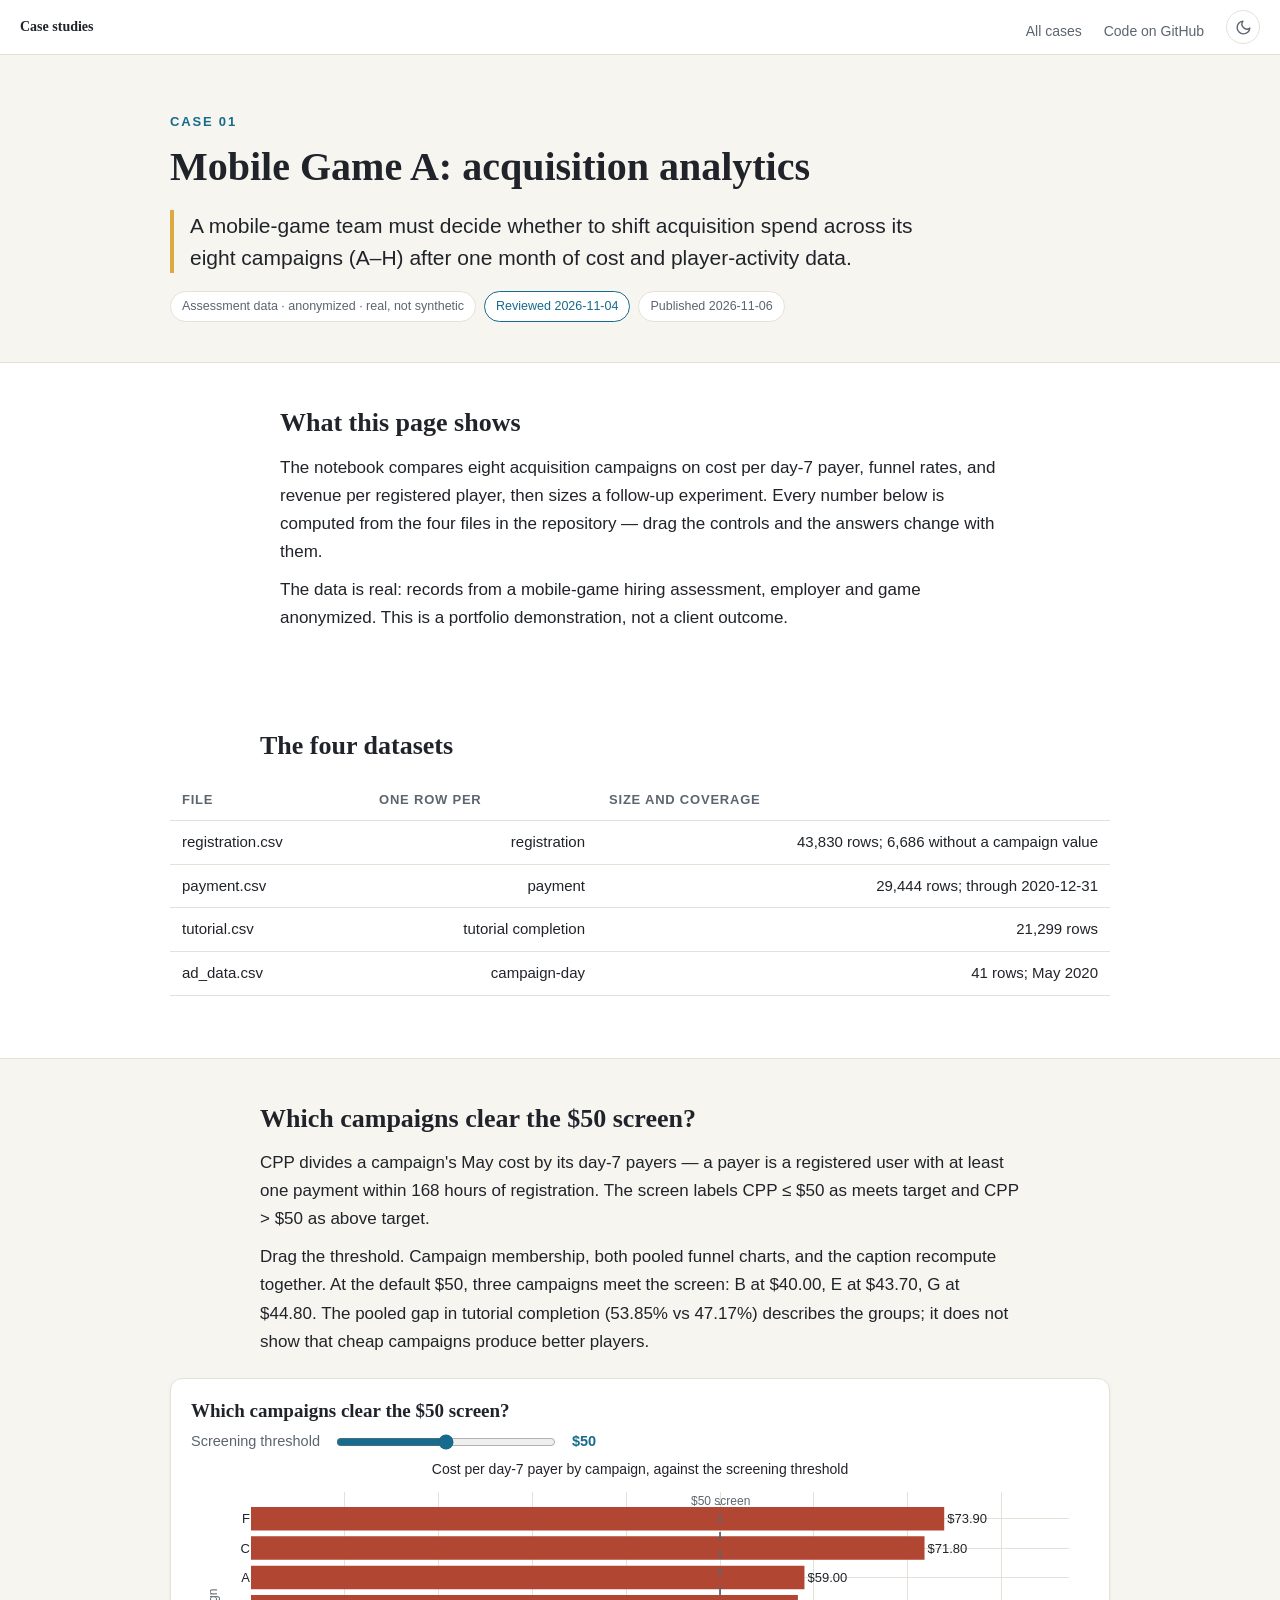
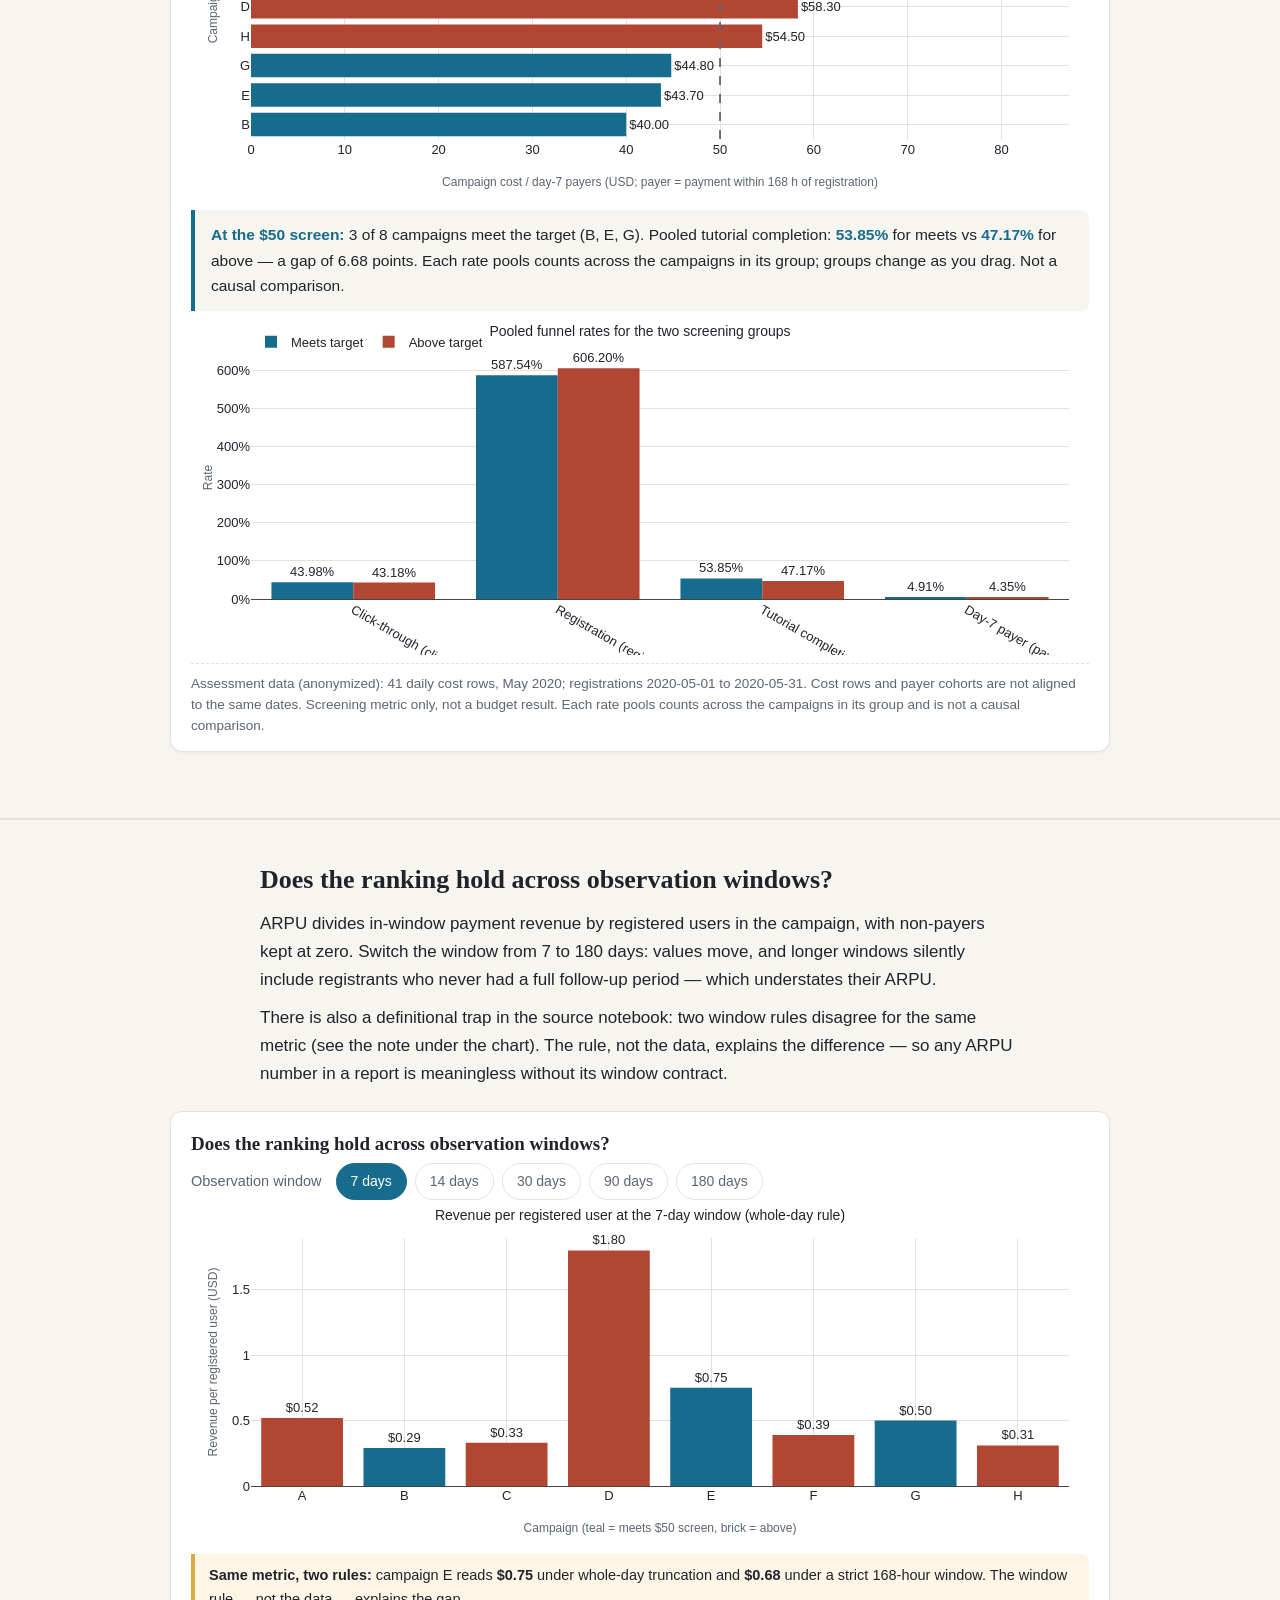
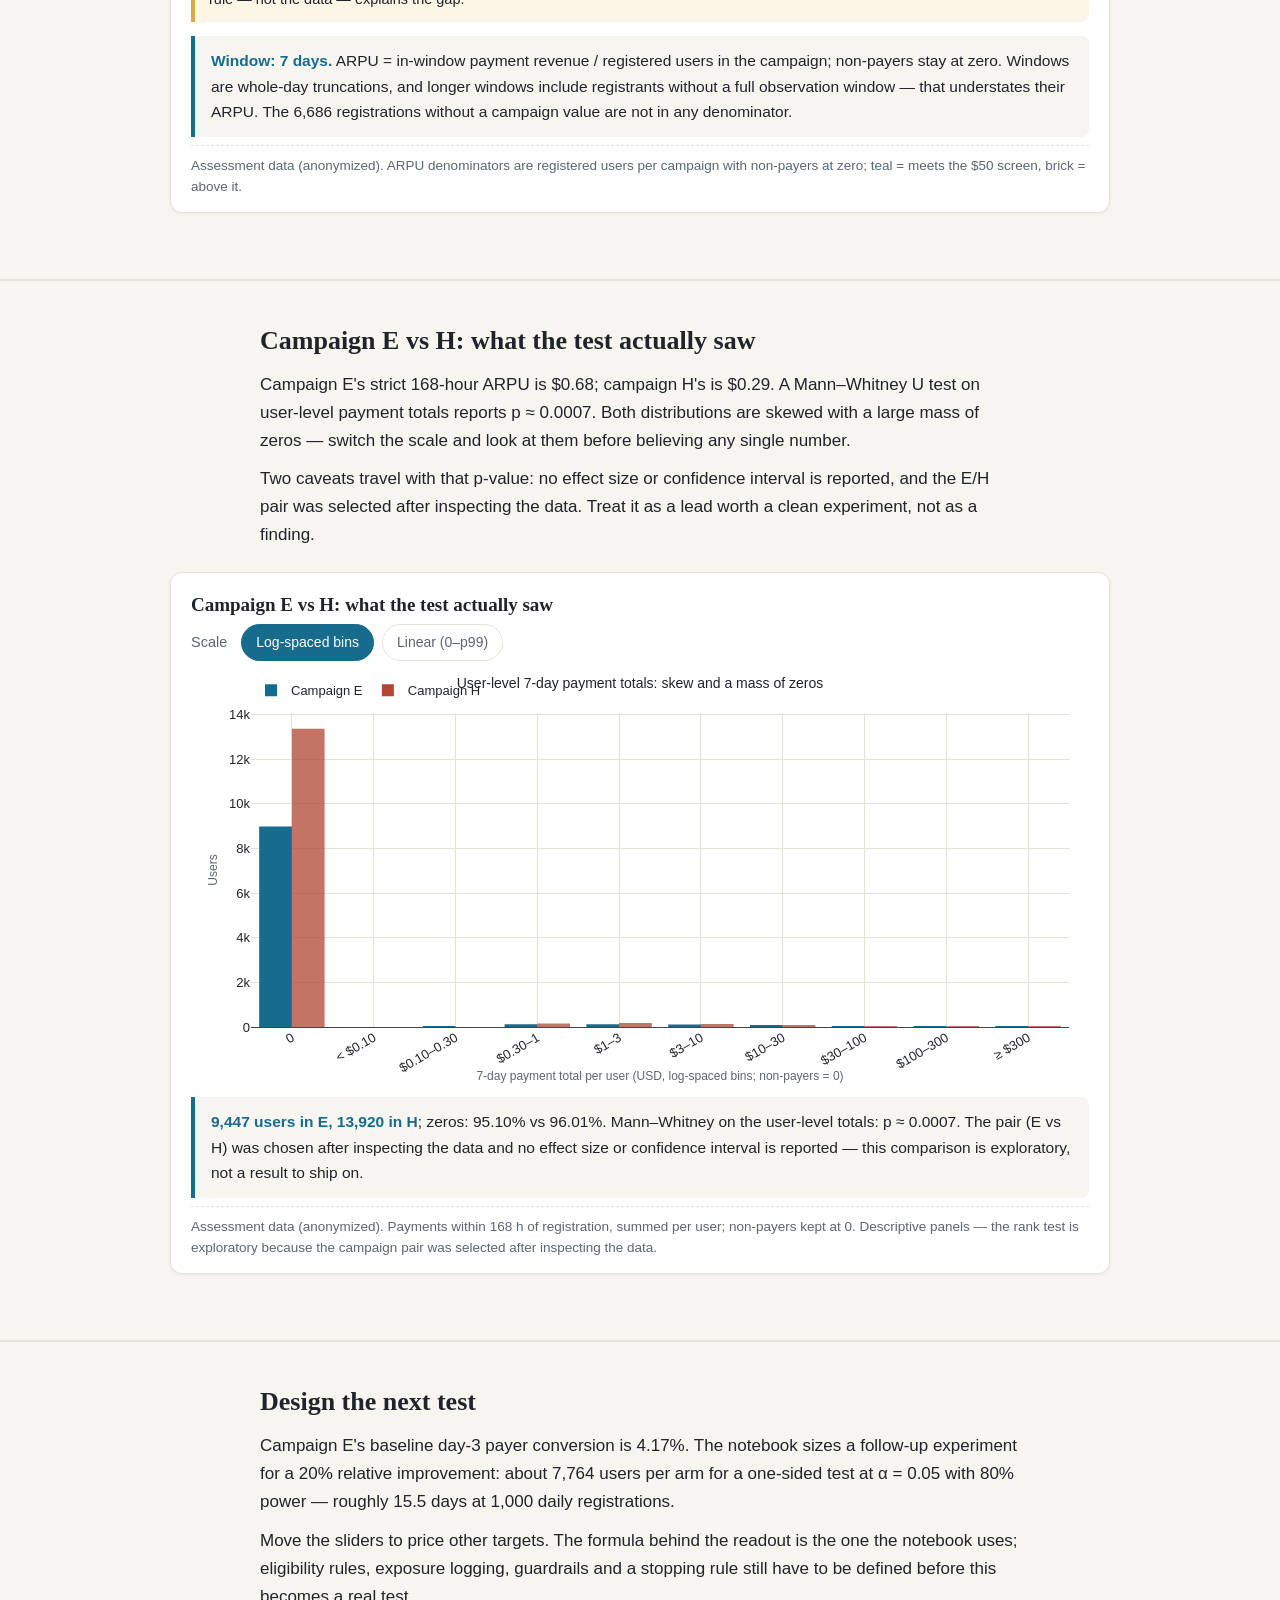
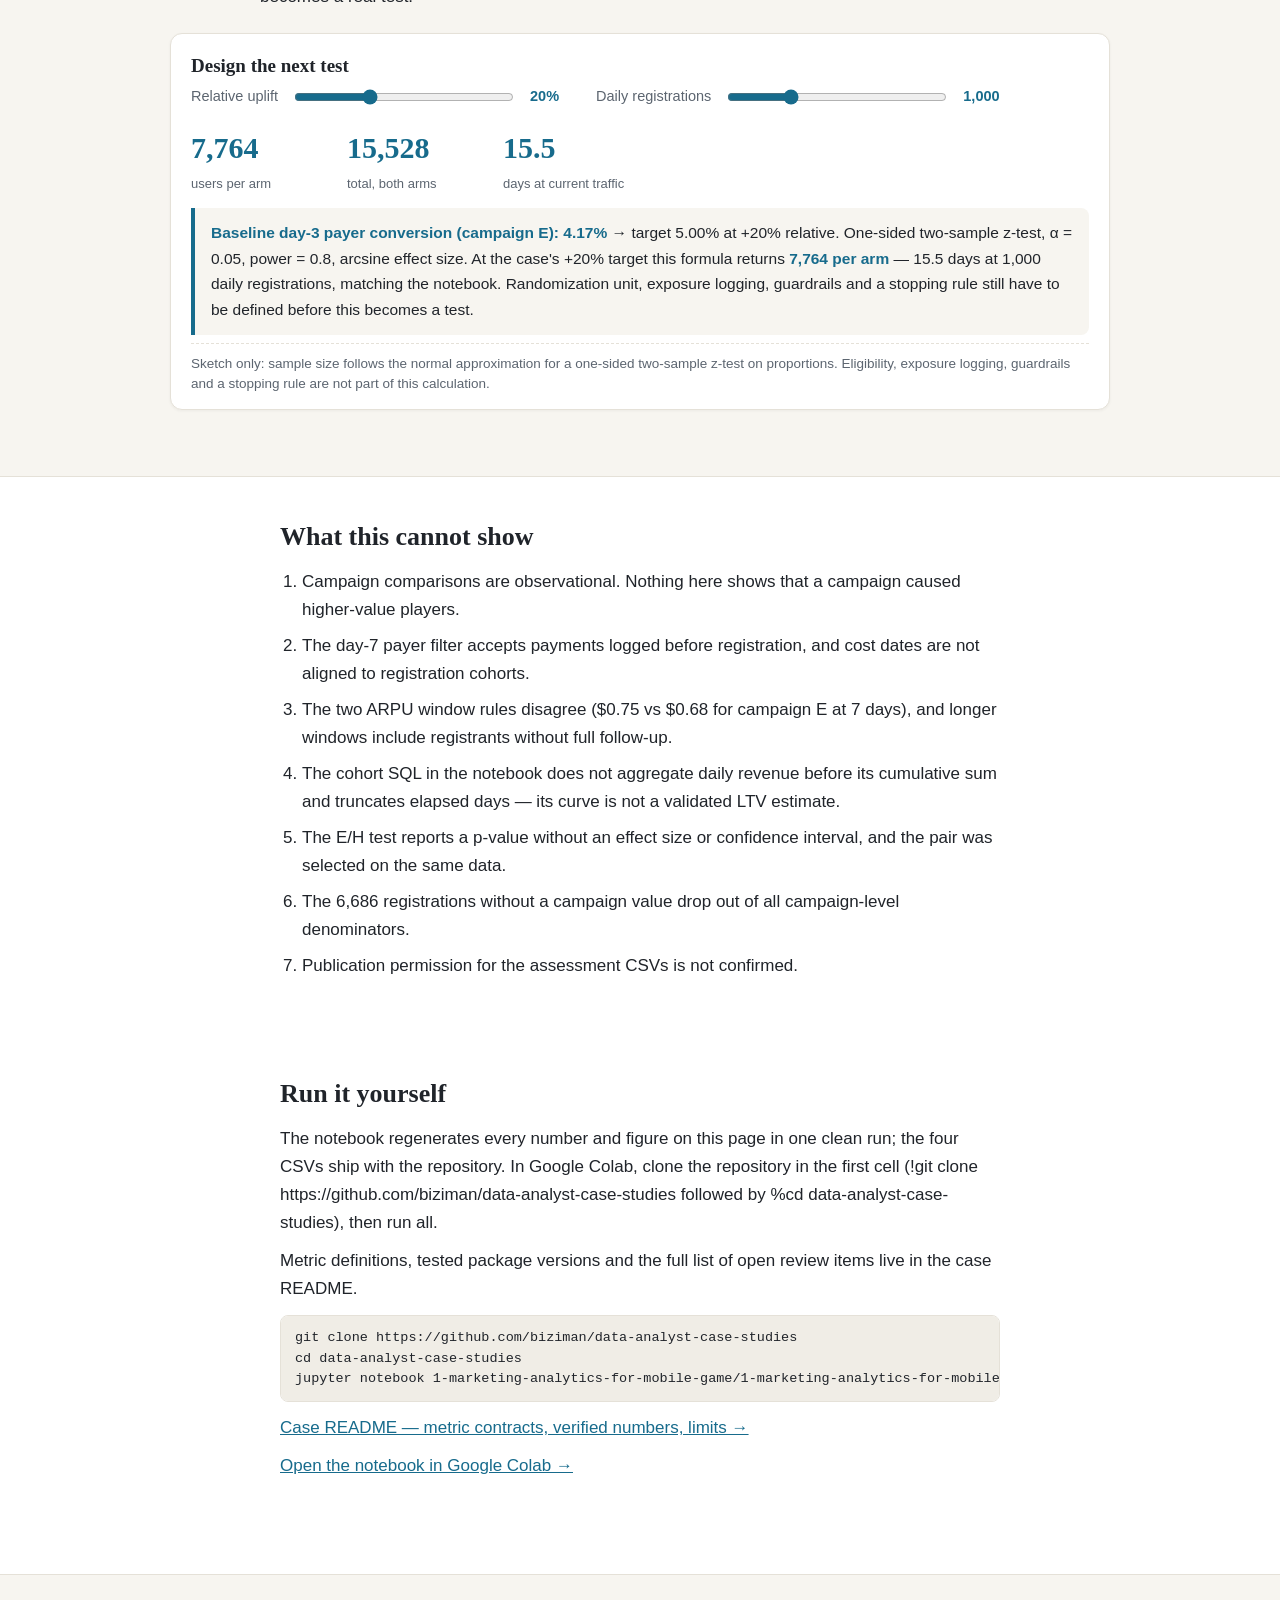
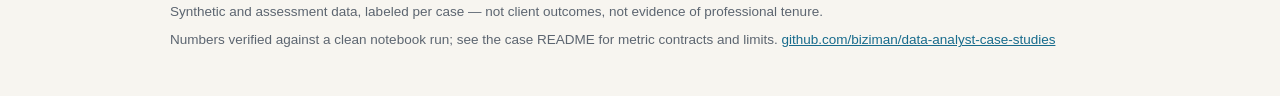
==== docs/cases/01-mobile-game-acquisition/index.html @ 714014a3 "Add dark theme switcher: top-bar toggle, dark palette, theme-aware charts - theme.js toggle with loc" ====
<!DOCTYPE html>
<html lang="en">
<head>
  <meta charset="utf-8">
  <meta name="viewport" content="width=device-width, initial-scale=1">
  <title>Case 01: Mobile Game A: acquisition analytics — interactive case study</title>
  <meta name="description" content="A mobile-game team must decide whether to shift acquisition spend across its eight campaigns (A–H) after one month of cost and player-activity data.">
  <script>
    (function () {
      try {
        var t = localStorage.getItem("theme");
        if (t !== "light" && t !== "dark") {
          t = window.matchMedia("(prefers-color-scheme: dark)").matches ? "dark" : "light";
        }
        document.documentElement.dataset.theme = t;
      } catch (e) {
        document.documentElement.dataset.theme = "light";
      }
    })();
  </script>
  <link rel="stylesheet" href="../../assets/style.css">
  <script src="../../assets/plotly.min.js"></script>
  <script src="../../assets/widgets.js" defer></script>
  <script src="../../assets/theme.js" defer></script>
</head>
<body>
<header class="topbar">
  <a class="brand" href="../../index.html">Case studies</a>
  <nav>
    <a href="../../index.html">All cases</a>
    <a href="https://github.com/biziman/data-analyst-case-studies">Code on GitHub</a>
    <button class="theme-toggle" id="theme-toggle" type="button" aria-label="Switch to dark theme" title="Switch to dark theme" aria-pressed="false">
      <svg class="icon-moon" viewBox="0 0 24 24" aria-hidden="true"><path d="M21 12.79A9 9 0 1 1 11.21 3 7 7 0 0 0 21 12.79z"/></svg>
      <svg class="icon-sun" viewBox="0 0 24 24" aria-hidden="true"><circle cx="12" cy="12" r="4"/><path d="M12 2v2M12 20v2M4.93 4.93l1.41 1.41M17.66 17.66l1.41 1.41M2 12h2M20 12h2M4.93 19.07l1.41-1.41M17.66 6.34l1.41-1.41"/></svg>
    </button>
  </nav>
</header>
  <div class="hero">
    <div class="wrap">
      <div class="casenum">Case 01</div>
      <h1>Mobile Game A: acquisition analytics</h1>
      <div class="decision">A mobile-game team must decide whether to shift acquisition spend across its eight campaigns (A–H) after one month of cost and player-activity data.</div>
      <div class="badges"><span class="badge">Assessment data · anonymized · real, not synthetic</span><span class="badge reviewed">Reviewed 2026-11-04</span><span class="badge">Published 2026-11-06</span></div>
    </div>
  </div>
<section class="band"><div class="wrap prose"><h2>What this page shows</h2><p>The notebook compares eight acquisition campaigns on cost per day-7 payer, funnel rates, and revenue per registered player, then sizes a follow-up experiment. Every number below is computed from the four files in the repository — drag the controls and the answers change with them.</p><p>The data is real: records from a mobile-game hiring assessment, employer and game anonymized. This is a portfolio demonstration, not a client outcome.</p></div></section>
<section class="band"><div class="wrap"><h2 class="prose">The four datasets</h2><table class="data"><thead><tr><th>File</th><th>One row per</th><th>Size and coverage</th></tr></thead><tbody><tr><td>registration.csv</td><td class="num">registration</td><td class="num">43,830 rows; 6,686 without a campaign value</td></tr><tr><td>payment.csv</td><td class="num">payment</td><td class="num">29,444 rows; through 2020-12-31</td></tr><tr><td>tutorial.csv</td><td class="num">tutorial completion</td><td class="num">21,299 rows</td></tr><tr><td>ad_data.csv</td><td class="num">campaign-day</td><td class="num">41 rows; May 2020</td></tr></tbody></table></div></section>
<section class="band alt"><div class="wrap"><div class="prose"><h2>Which campaigns clear the $50 screen?</h2><p>CPP divides a campaign&#x27;s May cost by its day-7 payers — a payer is a registered user with at least one payment within 168 hours of registration. The screen labels CPP ≤ $50 as meets target and CPP &gt; $50 as above target.</p><p>Drag the threshold. Campaign membership, both pooled funnel charts, and the caption recompute together. At the default $50, three campaigns meet the screen: B at $40.00, E at $43.70, G at $44.80. The pooled gap in tutorial completion (53.85% vs 47.17%) describes the groups; it does not show that cheap campaigns produce better players.</p></div>
  <div class="card">
    <h3>Which campaigns clear the $50 screen?</h3>
    <div class="controls">
      <label for="cpp-threshold">Screening threshold</label>
      <input type="range" id="cpp-threshold" min="20" max="80" step="1" value="50">
      <span class="value" id="cpp-threshold-value">$50</span>
    </div>
    <div id="cpp-chart" class="chart"></div>
    <div id="cpp-caption" class="live">Loading…</div>
    <div id="cpp-funnel" class="chart"></div>
    <div class="caption">Assessment data (anonymized): 41 daily cost rows, May 2020;
      registrations 2020-05-01 to 2020-05-31. Cost rows and payer cohorts are not aligned
      to the same dates. Screening metric only, not a budget result. Each rate pools counts
      across the campaigns in its group and is not a causal comparison.</div>
  </div></div></section>
<section class="band alt"><div class="wrap"><div class="prose"><h2>Does the ranking hold across observation windows?</h2><p>ARPU divides in-window payment revenue by registered users in the campaign, with non-payers kept at zero. Switch the window from 7 to 180 days: values move, and longer windows silently include registrants who never had a full follow-up period — which understates their ARPU.</p><p>There is also a definitional trap in the source notebook: two window rules disagree for the same metric (see the note under the chart). The rule, not the data, explains the difference — so any ARPU number in a report is meaningless without its window contract.</p></div>
  <div class="card">
    <h3>Does the ranking hold across observation windows?</h3>
    <div class="controls">
      <label>Observation window</label>
      <div class="btnrow" id="arpu-buttons">
        <button data-window="7" class="active">7 days</button>
        <button data-window="14">14 days</button>
        <button data-window="30">30 days</button>
        <button data-window="90">90 days</button>
        <button data-window="180">180 days</button>
      </div>
    </div>
    <div id="arpu-chart" class="chart"></div>
    <div class="callout"><b>Same metric, two rules:</b> campaign E reads
      <b>$0.75</b> under whole-day truncation and <b>$0.68</b> under a strict
      168-hour window. The window rule — not the data — explains the gap.</div>
    <div id="arpu-caption" class="live">Loading…</div>
    <div class="caption">Assessment data (anonymized). ARPU denominators are registered users
      per campaign with non-payers at zero; teal = meets the $50 screen, brick = above it.</div>
  </div></div></section>
<section class="band alt"><div class="wrap"><div class="prose"><h2>Campaign E vs H: what the test actually saw</h2><p>Campaign E&#x27;s strict 168-hour ARPU is $0.68; campaign H&#x27;s is $0.29. A Mann–Whitney U test on user-level payment totals reports p ≈ 0.0007. Both distributions are skewed with a large mass of zeros — switch the scale and look at them before believing any single number.</p><p>Two caveats travel with that p-value: no effect size or confidence interval is reported, and the E/H pair was selected after inspecting the data. Treat it as a lead worth a clean experiment, not as a finding.</p></div>
  <div class="card">
    <h3>Campaign E vs H: what the test actually saw</h3>
    <div class="controls">
      <label>Scale</label>
      <div class="btnrow" id="eh-buttons">
        <button data-mode="log" class="active">Log-spaced bins</button>
        <button data-mode="linear">Linear (0–p99)</button>
      </div>
    </div>
    <div id="eh-chart" class="chart tall"></div>
    <div id="eh-caption" class="live">Loading…</div>
    <div class="caption">Assessment data (anonymized). Payments within 168 h of registration,
      summed per user; non-payers kept at 0. Descriptive panels — the rank test is exploratory
      because the campaign pair was selected after inspecting the data.</div>
  </div></div></section>
<section class="band alt"><div class="wrap"><div class="prose"><h2>Design the next test</h2><p>Campaign E&#x27;s baseline day-3 payer conversion is 4.17%. The notebook sizes a follow-up experiment for a 20% relative improvement: about 7,764 users per arm for a one-sided test at α = 0.05 with 80% power — roughly 15.5 days at 1,000 daily registrations.</p><p>Move the sliders to price other targets. The formula behind the readout is the one the notebook uses; eligibility rules, exposure logging, guardrails and a stopping rule still have to be defined before this becomes a real test.</p></div>
  <div class="card">
    <h3>Design the next test</h3>
    <div class="controls">
      <label for="calc-lift">Relative uplift</label>
      <input type="range" id="calc-lift" min="5" max="50" step="1" value="20">
      <span class="value" id="calc-lift-value">20%</span>
      <label for="calc-daily">Daily registrations</label>
      <input type="range" id="calc-daily" min="250" max="3000" step="250" value="1000">
      <span class="value" id="calc-daily-value">1,000</span>
    </div>
    <div class="readout">
      <div class="stat"><div class="num" id="calc-n">–</div><div class="lbl">users per arm</div></div>
      <div class="stat"><div class="num" id="calc-total">–</div><div class="lbl">total, both arms</div></div>
      <div class="stat"><div class="num" id="calc-days">–</div><div class="lbl">days at current traffic</div></div>
    </div>
    <div id="calc-caption" class="live">Loading…</div>
    <div class="caption">Sketch only: sample size follows the normal approximation for a
      one-sided two-sample z-test on proportions. Eligibility, exposure logging, guardrails
      and a stopping rule are not part of this calculation.</div>
  </div></div></section>
<section class="band"><div class="wrap prose"><h2>What this cannot show</h2><ol class='limits'><li>Campaign comparisons are observational. Nothing here shows that a campaign caused higher-value players.</li><li>The day-7 payer filter accepts payments logged before registration, and cost dates are not aligned to registration cohorts.</li><li>The two ARPU window rules disagree ($0.75 vs $0.68 for campaign E at 7 days), and longer windows include registrants without full follow-up.</li><li>The cohort SQL in the notebook does not aggregate daily revenue before its cumulative sum and truncates elapsed days — its curve is not a validated LTV estimate.</li><li>The E/H test reports a p-value without an effect size or confidence interval, and the pair was selected on the same data.</li><li>The 6,686 registrations without a campaign value drop out of all campaign-level denominators.</li><li>Publication permission for the assessment CSVs is not confirmed.</li></ol></div></section>
<section class="band"><div class="wrap prose"><h2>Run it yourself</h2><p>The notebook regenerates every number and figure on this page in one clean run; the four CSVs ship with the repository. In Google Colab, clone the repository in the first cell (!git clone https://github.com/biziman/data-analyst-case-studies followed by %cd data-analyst-case-studies), then run all.</p><p>Metric definitions, tested package versions and the full list of open review items live in the case README.</p><pre class='code'>git clone https://github.com/biziman/data-analyst-case-studies
cd data-analyst-case-studies
jupyter notebook 1-marketing-analytics-for-mobile-game/1-marketing-analytics-for-mobile-game.ipynb</pre><p><a href="https://github.com/biziman/data-analyst-case-studies/blob/main/1-marketing-analytics-for-mobile-game/README.md">Case README — metric contracts, verified numbers, limits →</a></p><p><a href="https://colab.research.google.com/github/biziman/data-analyst-case-studies/blob/main/1-marketing-analytics-for-mobile-game/1-marketing-analytics-for-mobile-game.ipynb">Open the notebook in Google Colab →</a></p></div></section>
<footer class="site">
  <div class="wrap">
    <div>Synthetic and assessment data, labeled per case — not client outcomes, not evidence of professional tenure.</div>
    <div>Numbers verified against a clean notebook run; see the case README for metric contracts and limits.
      <a href="https://github.com/biziman/data-analyst-case-studies">github.com/biziman/data-analyst-case-studies</a></div>
  </div>
</footer>
</body>
</html>
---- docs/assets/style.css ----
/* Interactive case studies — seeing-theory-inspired narrative theme.
   Palette matches PORTFOLIO_GUIDE.md figures: #176b8c / #b14632 / #dda944 */

:root {
  color-scheme: light;
  --ink: #20242a;
  --muted: #5c6570;
  --teal: #176b8c;
  --brick: #b14632;
  --amber: #dda944;
  --paper: #ffffff;
  --sand: #f7f5f0;
  --line: #e5e1d8;
  --code-bg: #f0ede6;
  --callout-bg: #fdf6e7;
  --topbar-bg: rgba(255, 255, 255, 0.94);
  --on-teal: #ffffff;
  --shadow: rgba(32, 36, 42, 0.05);
  --maxprose: 760px;
  --maxfig: 980px;
}

/* Dark theme: set on <html data-theme="dark"> by the head snippet in the
   built pages, driven by the top-bar switch (or the system preference). */
html[data-theme="dark"] {
  color-scheme: dark;
  --ink: #e7eaee;
  --muted: #a7b0bb;
  --teal: #5db7d6;
  --brick: #e07a63;
  --amber: #e6c06a;
  --paper: #171a20;
  --sand: #1e232b;
  --line: #333a44;
  --code-bg: #232830;
  --callout-bg: #2c2617;
  --topbar-bg: rgba(23, 26, 32, 0.94);
  --on-teal: #10161c;
  --shadow: rgba(0, 0, 0, 0.35);
}

* { box-sizing: border-box; }

html { scroll-behavior: smooth; }

body {
  margin: 0;
  color: var(--ink);
  background: var(--paper);
  transition: background-color 0.2s ease, color 0.2s ease;
  font-family: -apple-system, BlinkMacSystemFont, "Segoe UI", Roboto, "Helvetica Neue", Arial, sans-serif;
  font-size: 17px;
  line-height: 1.65;
}

h1, h2, h3 {
  font-family: Georgia, "Iowan Old Style", "Times New Roman", serif;
  font-weight: 600;
  line-height: 1.25;
}

a { color: var(--teal); }
a:hover { color: var(--brick); }

/* ---------- top bar ---------- */
.topbar {
  position: sticky;
  top: 0;
  z-index: 20;
  display: flex;
  align-items: center;
  justify-content: space-between;
  gap: 16px;
  padding: 10px 20px;
  background: var(--topbar-bg);
  border-bottom: 1px solid var(--line);
  backdrop-filter: blur(6px);
  font-size: 14px;
}
.topbar .brand { font-family: Georgia, serif; font-weight: 600; color: var(--ink); text-decoration: none; }
.topbar nav a { margin-left: 18px; color: var(--muted); text-decoration: none; }
.topbar nav a:hover { color: var(--teal); }

/* ---------- theme switcher ---------- */
.theme-toggle {
  margin-left: 18px; width: 34px; height: 34px; padding: 0;
  display: inline-flex; align-items: center; justify-content: center;
  border: 1px solid var(--line); border-radius: 999px;
  background: var(--paper); color: var(--muted); cursor: pointer;
  transition: color 0.2s ease, border-color 0.2s ease, background-color 0.2s ease;
}
.theme-toggle:hover { color: var(--teal); border-color: var(--teal); }
.theme-toggle:focus-visible { outline: 2px solid var(--teal); outline-offset: 2px; }
.theme-toggle svg {
  width: 17px; height: 17px; display: block;
  fill: none; stroke: currentColor; stroke-width: 2;
  stroke-linecap: round; stroke-linejoin: round;
}
.theme-toggle .icon-sun { display: none; }
html[data-theme="dark"] .theme-toggle .icon-moon { display: none; }
html[data-theme="dark"] .theme-toggle .icon-sun { display: block; }

/* ---------- layout ---------- */
.wrap { max-width: var(--maxfig); margin: 0 auto; padding: 0 20px; }
.prose { max-width: var(--maxprose); margin-left: auto; margin-right: auto; }

section.band { padding: 44px 0; }
section.band.alt { background: var(--sand); border-top: 1px solid var(--line); border-bottom: 1px solid var(--line); }

section h2 { font-size: 26px; margin: 0 0 14px; }
section h3 { font-size: 19px; margin: 24px 0 8px; }

p { margin: 10px 0; }
.lede { font-size: 19px; color: var(--muted); }

/* ---------- hero ---------- */
.hero { padding: 56px 0 40px; background: var(--sand); border-bottom: 1px solid var(--line); }
.hero .casenum {
  font-size: 13px; letter-spacing: 0.14em; text-transform: uppercase;
  color: var(--teal); font-weight: 700; margin-bottom: 10px;
}
.hero h1 { font-size: 40px; margin: 0 0 16px; max-width: 820px; }
.hero .decision {
  font-size: 21px; line-height: 1.5; max-width: 760px; color: var(--ink);
  border-left: 4px solid var(--amber); padding-left: 16px; margin: 18px 0;
}
.badges { display: flex; flex-wrap: wrap; gap: 8px; margin-top: 18px; }
.badge {
  font-size: 12.5px; padding: 4px 11px; border-radius: 999px;
  background: var(--paper); border: 1px solid var(--line); color: var(--muted);
}
.badge.reviewed { border-color: var(--teal); color: var(--teal); }

/* ---------- figure cards ---------- */
.card {
  background: var(--paper);
  border: 1px solid var(--line);
  border-radius: 12px;
  padding: 20px 20px 14px;
  margin: 22px auto;
  max-width: var(--maxfig);
  box-shadow: 0 1px 3px var(--shadow);
}
.card h3 { margin-top: 0; }
.chart { width: 100%; min-height: 340px; }
.chart.tall { min-height: 420px; }
.caption {
  font-size: 13.5px; color: var(--muted); line-height: 1.55;
  border-top: 1px dashed var(--line); padding-top: 10px; margin-top: 8px;
}
.live {
  font-size: 15.5px; background: var(--sand); border-left: 4px solid var(--teal);
  padding: 12px 16px; border-radius: 0 8px 8px 0; margin: 14px 0 4px;
}
.live b { color: var(--teal); }
.callout {
  font-size: 14.5px; background: var(--callout-bg); border-left: 4px solid var(--amber);
  padding: 10px 14px; border-radius: 0 8px 8px 0; margin: 12px 0 4px;
}

/* ---------- controls ---------- */
.controls {
  display: flex; flex-wrap: wrap; align-items: center; gap: 14px;
  margin: 6px 0 2px; font-size: 14.5px;
}
.controls label { color: var(--muted); }
.controls input[type="range"] { accent-color: var(--teal); width: 220px; }
.controls .value { font-weight: 700; color: var(--teal); min-width: 52px; }
.btnrow { display: flex; flex-wrap: wrap; gap: 8px; }
.btnrow button {
  font: inherit; font-size: 14px; padding: 6px 14px; border-radius: 999px;
  border: 1px solid var(--line); background: var(--paper); color: var(--muted);
  cursor: pointer;
}
.btnrow button:hover { border-color: var(--teal); color: var(--teal); }
.btnrow button.active { background: var(--teal); border-color: var(--teal); color: var(--on-teal); }

.readout { display: flex; flex-wrap: wrap; gap: 26px; margin: 14px 0 4px; }
.readout .stat { min-width: 130px; }
.readout .stat .num { font-size: 30px; font-weight: 700; color: var(--teal); font-family: Georgia, serif; }
.readout .stat .lbl { font-size: 13px; color: var(--muted); }

/* ---------- tables ---------- */
table.data {
  width: 100%; max-width: var(--maxfig); border-collapse: collapse;
  font-size: 15px; margin: 18px auto;
}
table.data th, table.data td { text-align: left; padding: 9px 12px; border-bottom: 1px solid var(--line); }
table.data th { font-size: 13px; text-transform: uppercase; letter-spacing: 0.06em; color: var(--muted); }
table.data td.num { text-align: right; font-variant-numeric: tabular-nums; }

/* ---------- lists, limits ---------- */
ol.limits { max-width: var(--maxprose); margin: 10px auto; padding-left: 22px; }
ol.limits li { margin: 8px 0; }

pre.code {
  background: var(--code-bg); border: 1px solid var(--line); border-radius: 8px;
  padding: 12px 14px; overflow-x: auto; font-size: 13.5px; line-height: 1.5;
  max-width: var(--maxprose); margin: 12px auto;
}
code { font-family: ui-monospace, SFMono-Regular, Menlo, Consolas, monospace; font-size: 0.92em; }
p code, li code { background: var(--code-bg); padding: 1px 5px; border-radius: 4px; }

/* ---------- landing grid ---------- */
.grid {
  display: grid; grid-template-columns: repeat(auto-fill, minmax(300px, 1fr));
  gap: 18px; margin: 26px 0;
}
.case-card {
  border: 1px solid var(--line); border-radius: 12px; padding: 18px;
  background: var(--paper); display: flex; flex-direction: column; gap: 8px;
}
.case-card .n { font-size: 12.5px; letter-spacing: 0.12em; color: var(--teal); font-weight: 700; text-transform: uppercase; }
.case-card h3 { margin: 0; font-size: 19px; }
.case-card .q { font-size: 14.5px; color: var(--muted); flex: 1; }
.case-card .status { font-size: 13px; }
.case-card .status .live-dot { color: var(--teal); font-weight: 700; }
.case-card .status .sched { color: var(--muted); }
.case-card a.more { font-size: 14px; font-weight: 600; text-decoration: none; }
.case-card.soon { opacity: 0.75; }

/* ---------- footer ---------- */
footer.site {
  border-top: 1px solid var(--line); margin-top: 40px; padding: 26px 0 44px;
  font-size: 13.5px; color: var(--muted); background: var(--sand);
}
footer.site .wrap { display: flex; flex-direction: column; gap: 6px; }

@media (max-width: 720px) {
  .hero h1 { font-size: 30px; }
  .hero .decision { font-size: 18px; }
  .readout .stat .num { font-size: 24px; }
  .controls input[type="range"] { width: 160px; }
}
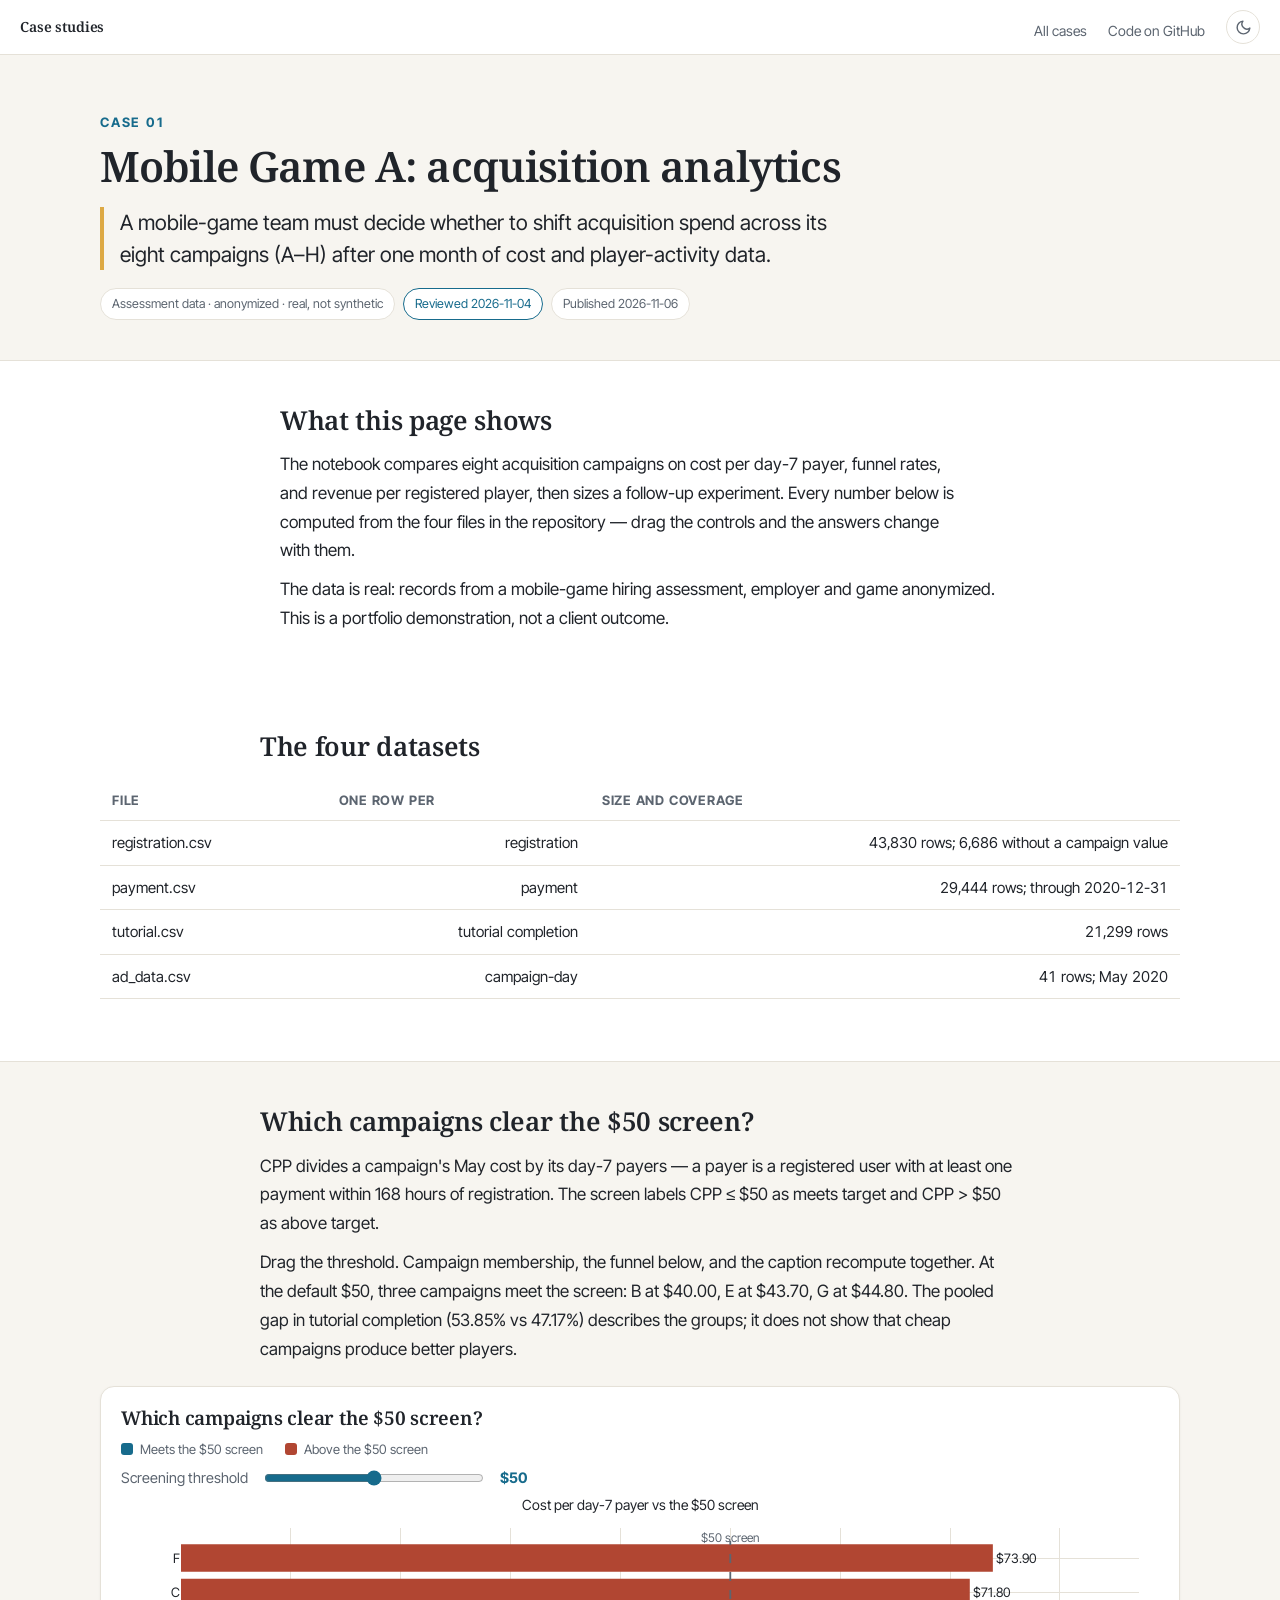
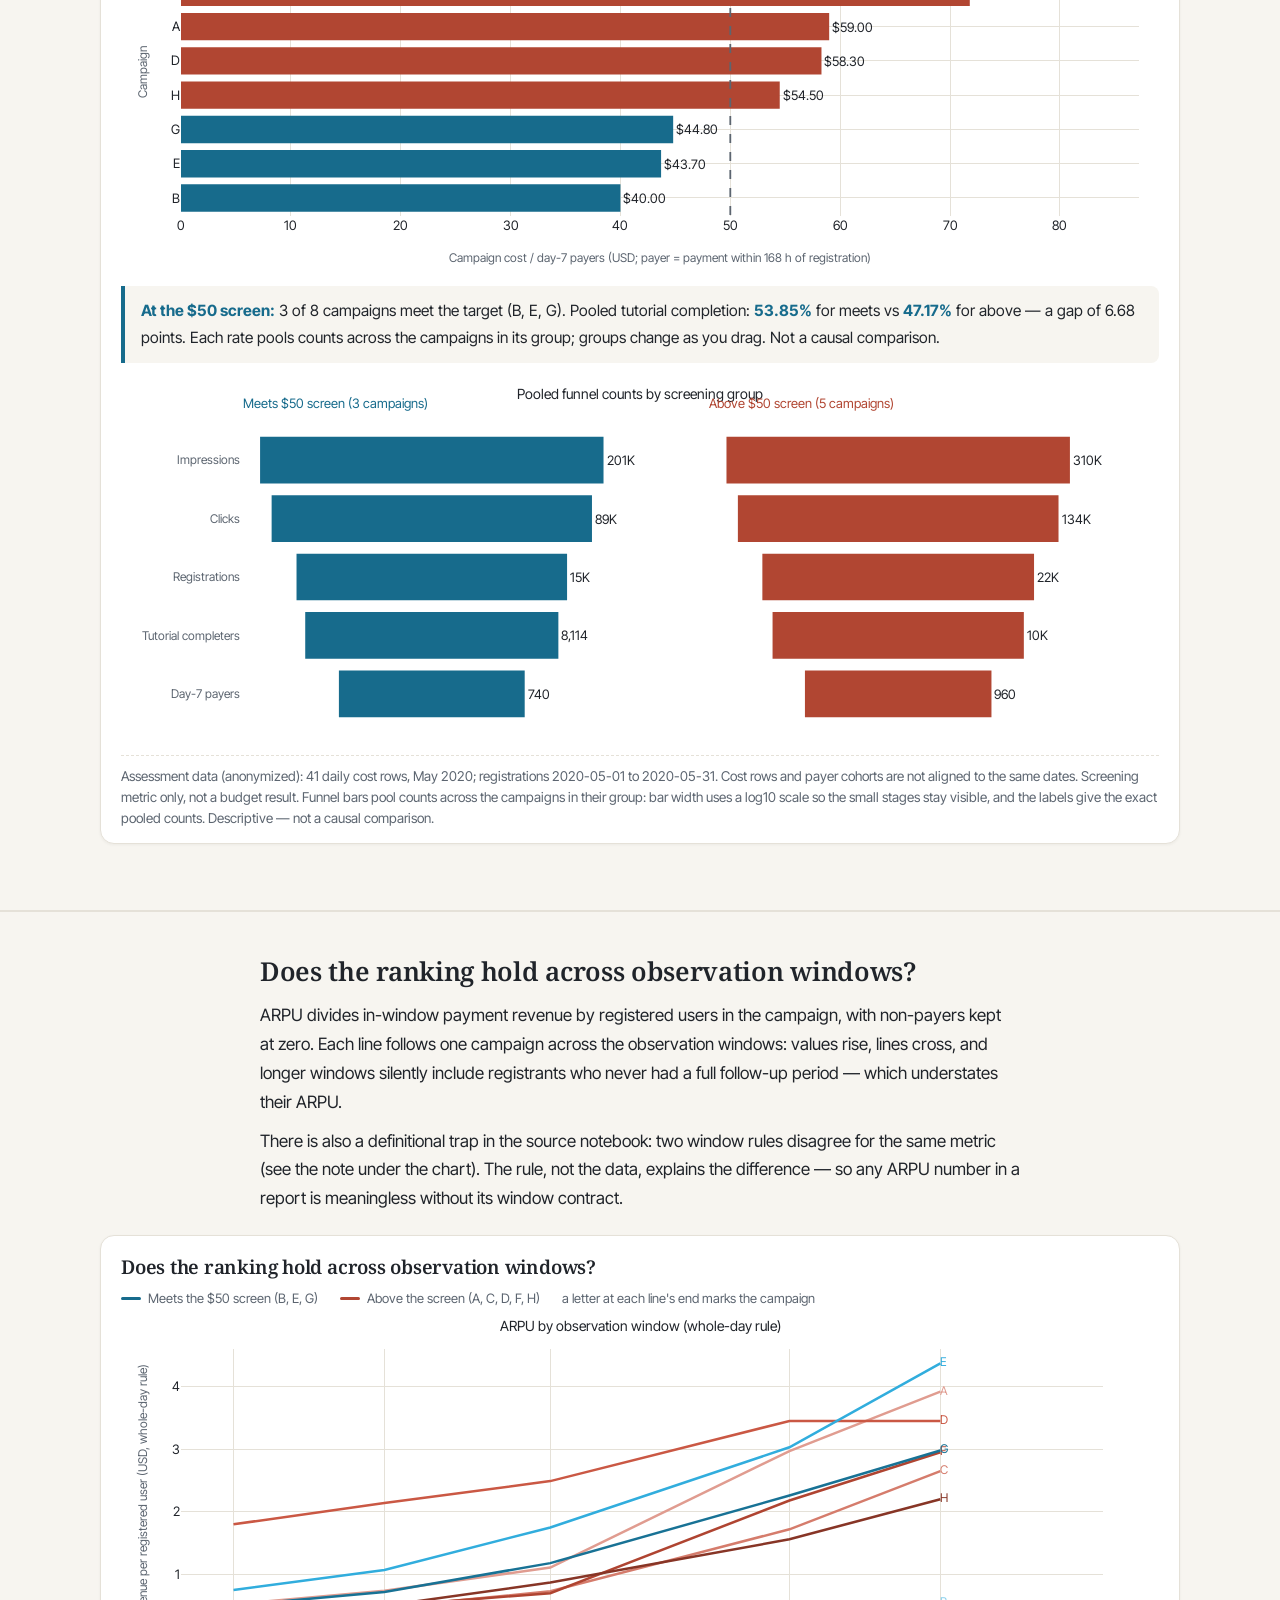
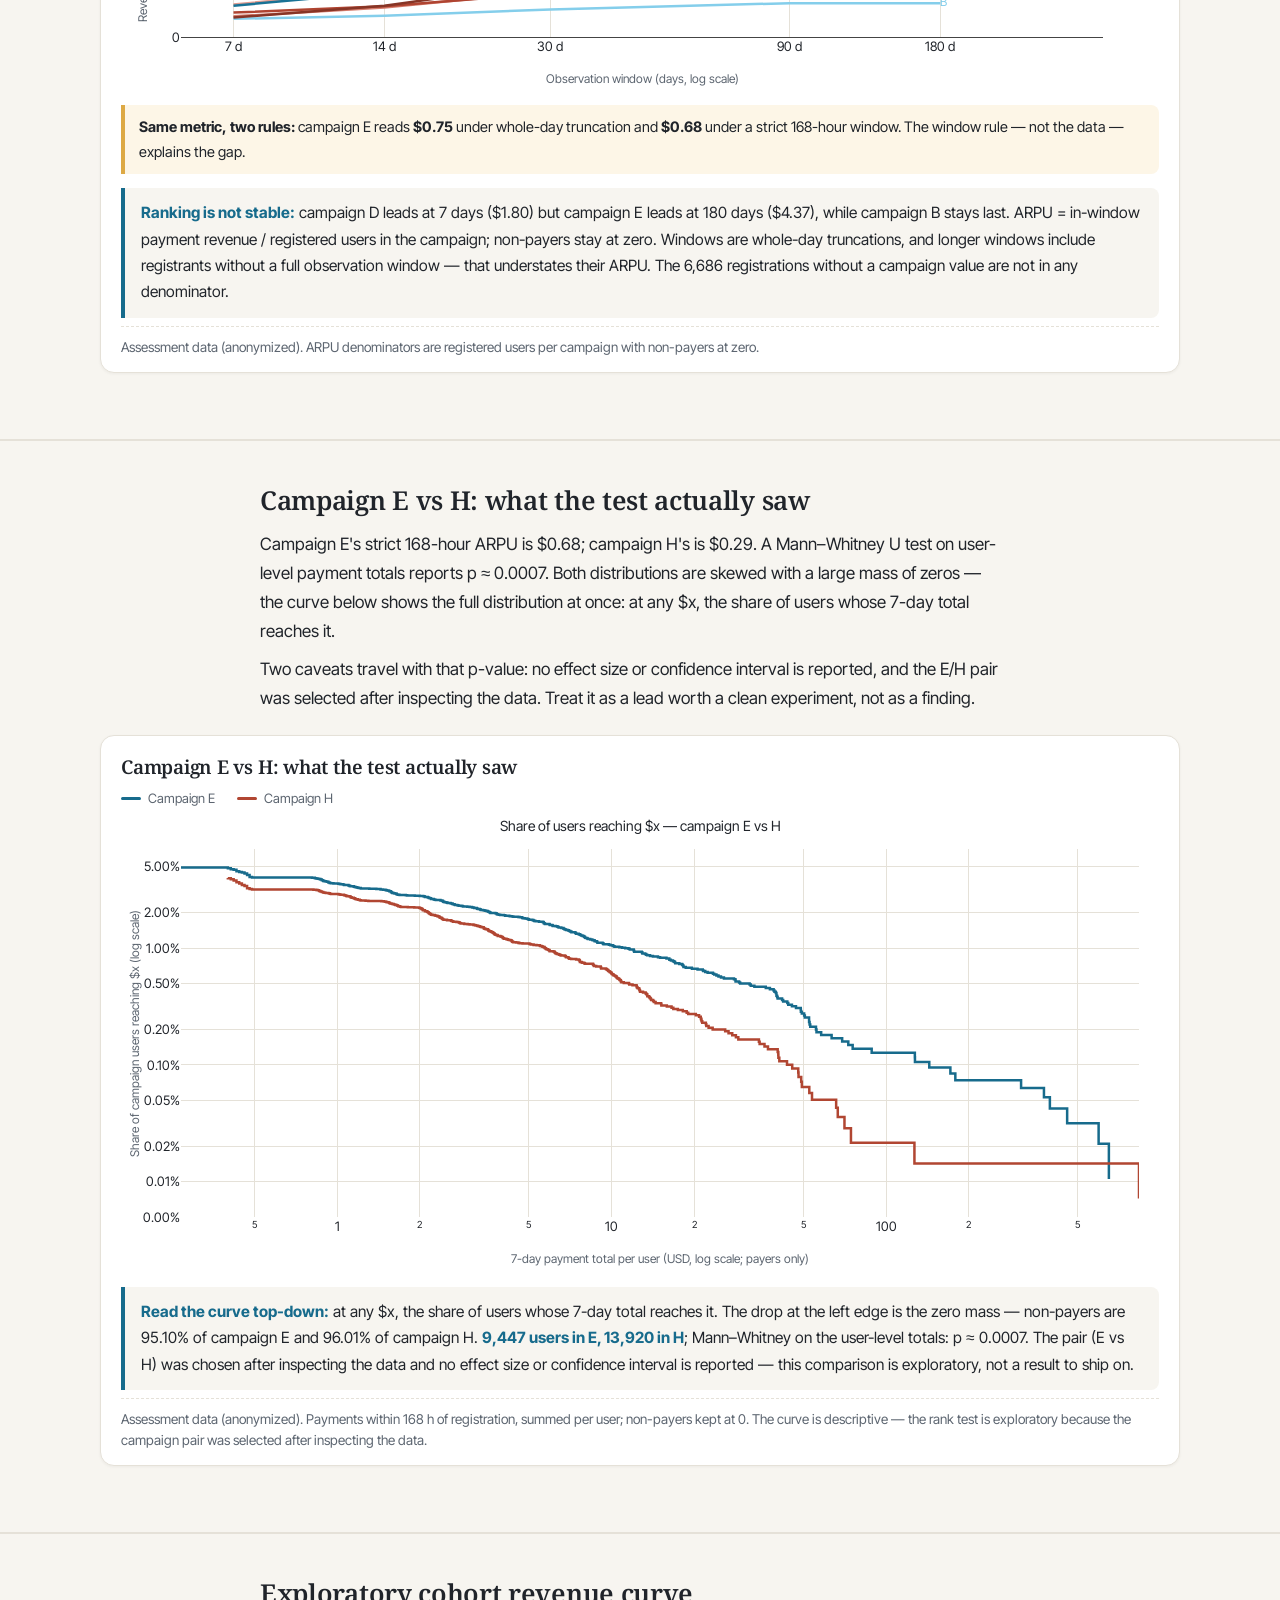
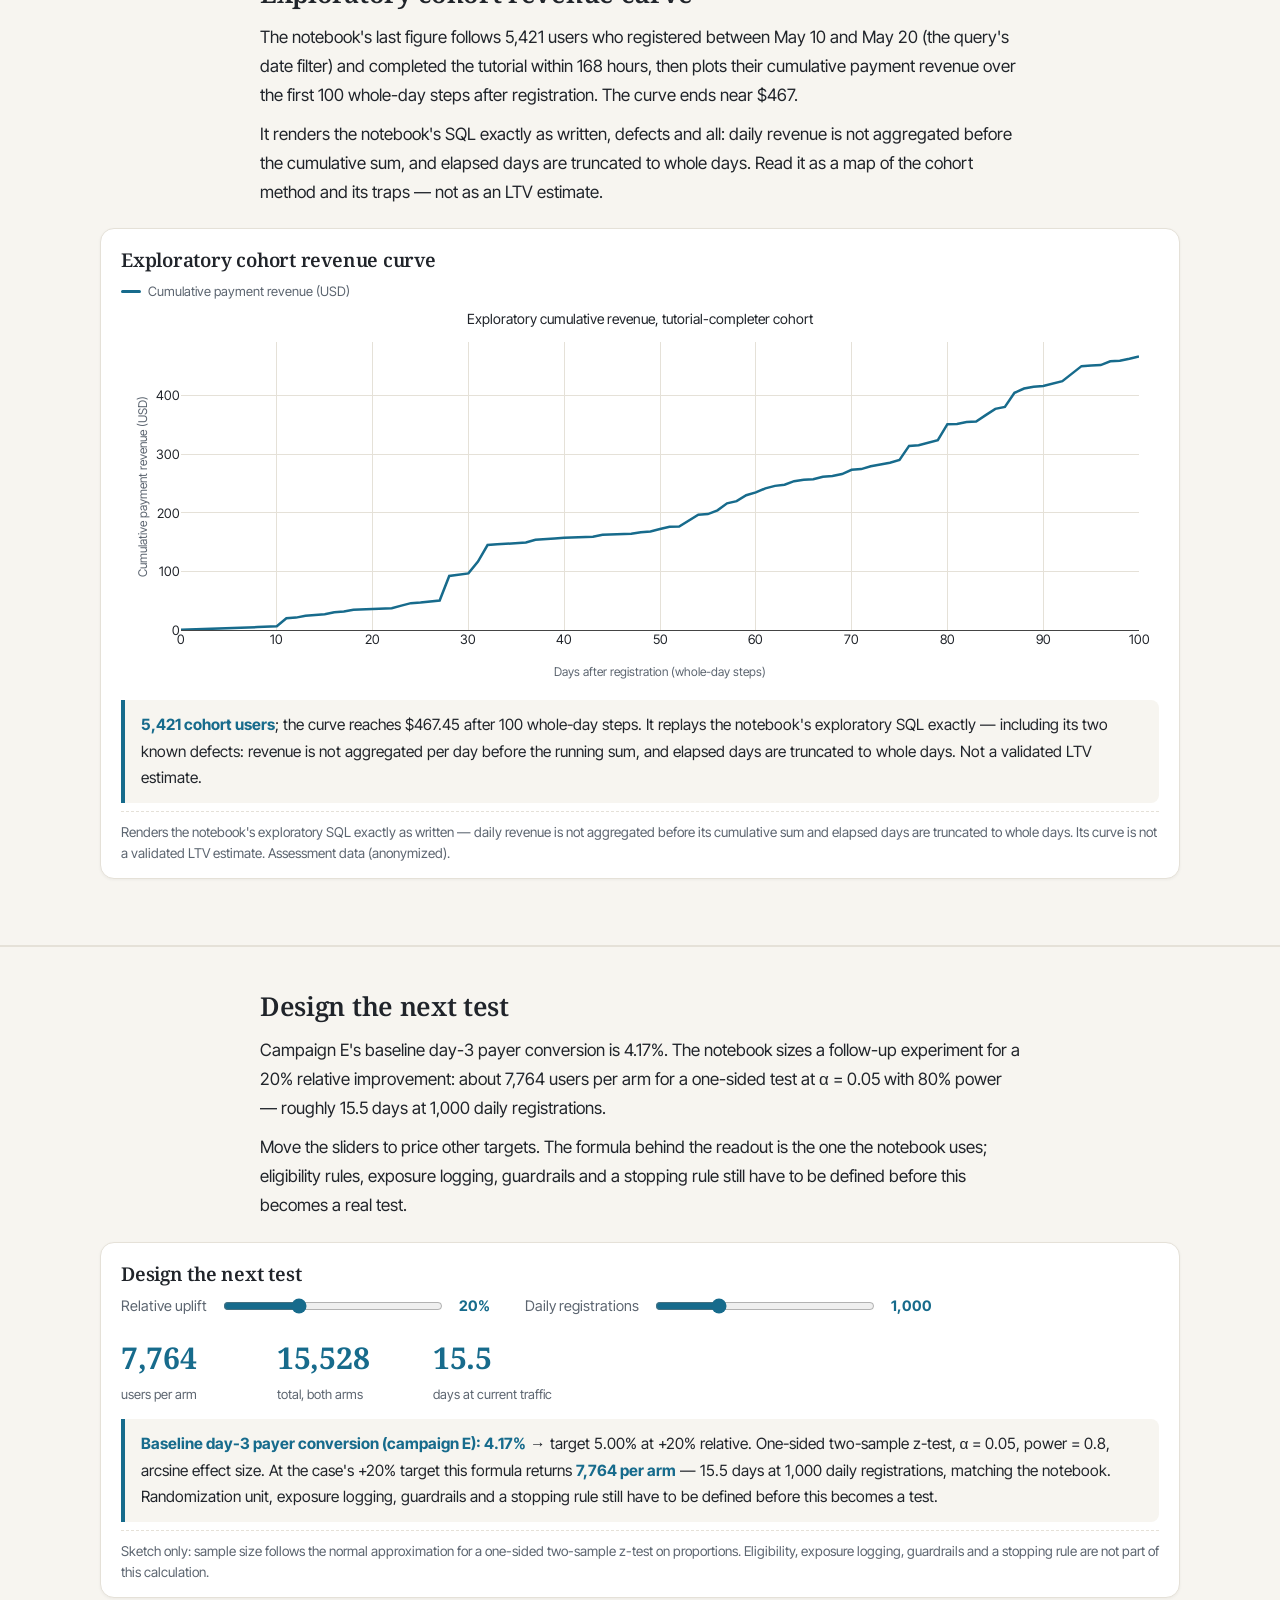
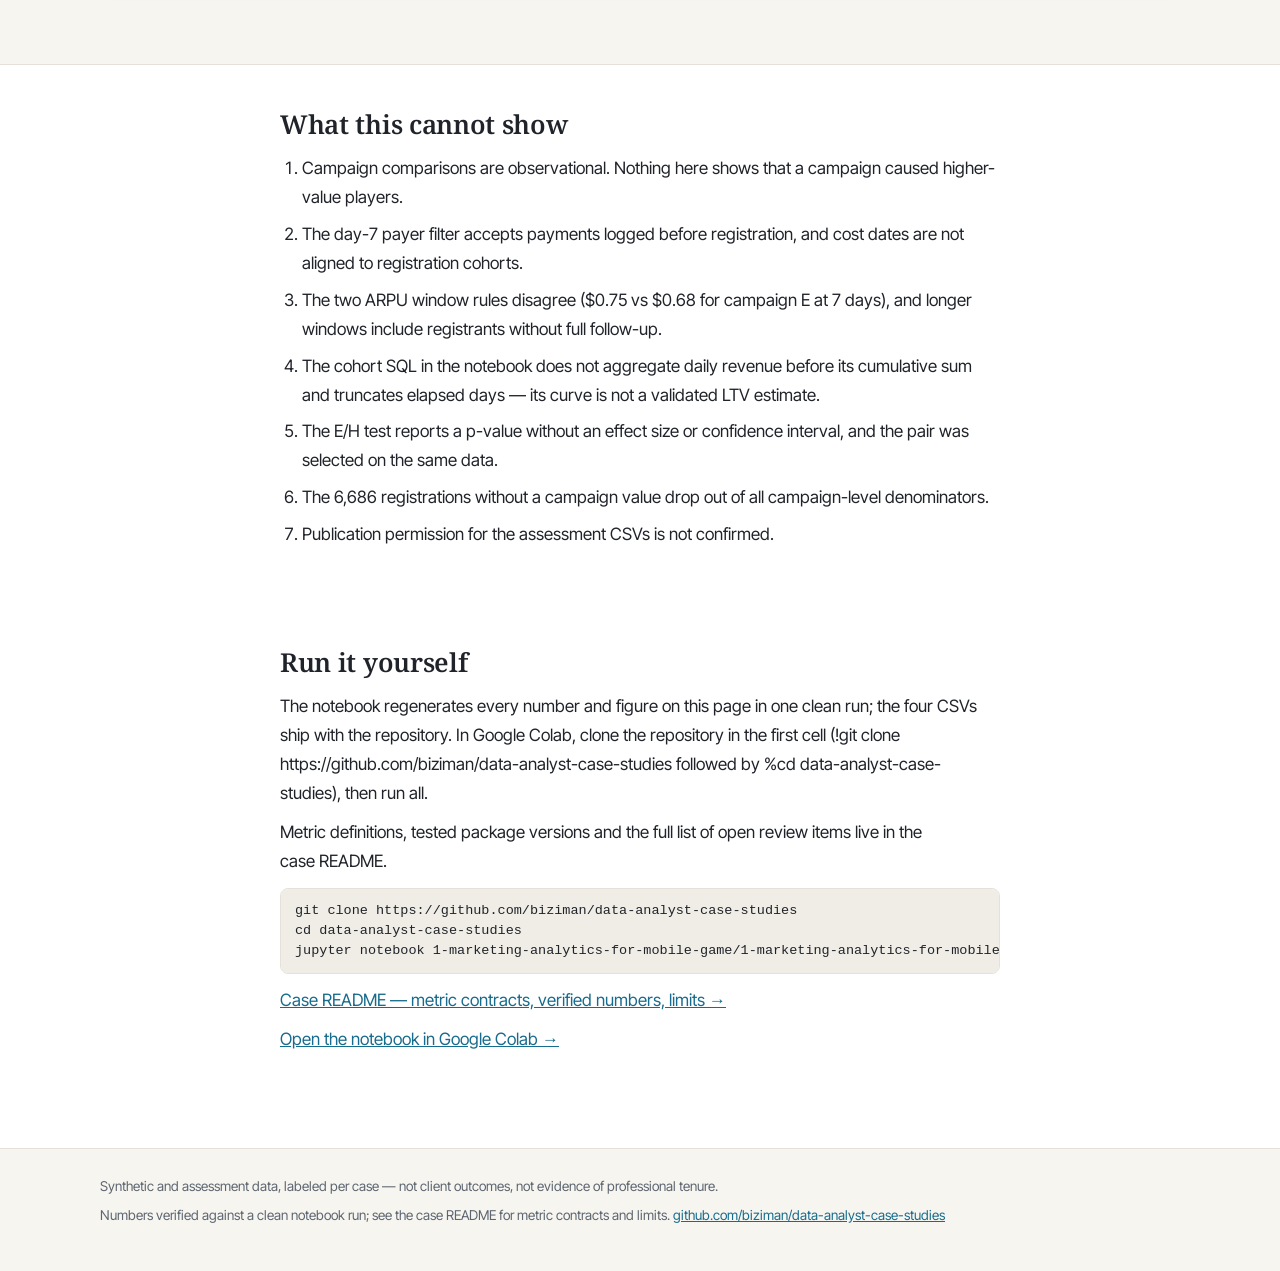
==== commit cdadab29: "Redesign interactive charts: funnel, survival curve, historical ARPU, cohort curve - pooled-rate bar" ====
--- a/docs/cases/01-mobile-game-acquisition/index.html
+++ b/docs/cases/01-mobile-game-acquisition/index.html
@@ -45,9 +45,13 @@
   </div>
 <section class="band"><div class="wrap prose"><h2>What this page shows</h2><p>The notebook compares eight acquisition campaigns on cost per day-7 payer, funnel rates, and revenue per registered player, then sizes a follow-up experiment. Every number below is computed from the four files in the repository — drag the controls and the answers change with them.</p><p>The data is real: records from a mobile-game hiring assessment, employer and game anonymized. This is a portfolio demonstration, not a client outcome.</p></div></section>
 <section class="band"><div class="wrap"><h2 class="prose">The four datasets</h2><table class="data"><thead><tr><th>File</th><th>One row per</th><th>Size and coverage</th></tr></thead><tbody><tr><td>registration.csv</td><td class="num">registration</td><td class="num">43,830 rows; 6,686 without a campaign value</td></tr><tr><td>payment.csv</td><td class="num">payment</td><td class="num">29,444 rows; through 2020-12-31</td></tr><tr><td>tutorial.csv</td><td class="num">tutorial completion</td><td class="num">21,299 rows</td></tr><tr><td>ad_data.csv</td><td class="num">campaign-day</td><td class="num">41 rows; May 2020</td></tr></tbody></table></div></section>
-<section class="band alt"><div class="wrap"><div class="prose"><h2>Which campaigns clear the $50 screen?</h2><p>CPP divides a campaign&#x27;s May cost by its day-7 payers — a payer is a registered user with at least one payment within 168 hours of registration. The screen labels CPP ≤ $50 as meets target and CPP &gt; $50 as above target.</p><p>Drag the threshold. Campaign membership, both pooled funnel charts, and the caption recompute together. At the default $50, three campaigns meet the screen: B at $40.00, E at $43.70, G at $44.80. The pooled gap in tutorial completion (53.85% vs 47.17%) describes the groups; it does not show that cheap campaigns produce better players.</p></div>
+<section class="band alt"><div class="wrap"><div class="prose"><h2>Which campaigns clear the $50 screen?</h2><p>CPP divides a campaign&#x27;s May cost by its day-7 payers — a payer is a registered user with at least one payment within 168 hours of registration. The screen labels CPP ≤ $50 as meets target and CPP &gt; $50 as above target.</p><p>Drag the threshold. Campaign membership, the funnel below, and the caption recompute together. At the default $50, three campaigns meet the screen: B at $40.00, E at $43.70, G at $44.80. The pooled gap in tutorial completion (53.85% vs 47.17%) describes the groups; it does not show that cheap campaigns produce better players.</p></div>
   <div class="card">
     <h3>Which campaigns clear the $50 screen?</h3>
+    <div class="key">
+      <span class="item"><span class="swatch" style="--c: var(--teal)"></span> Meets the $50 screen</span>
+      <span class="item"><span class="swatch" style="--c: var(--brick)"></span> Above the $50 screen</span>
+    </div>
     <div class="controls">
       <label for="cpp-threshold">Screening threshold</label>
       <input type="range" id="cpp-threshold" min="20" max="80" step="1" value="50">
@@ -58,21 +62,18 @@
     <div id="cpp-funnel" class="chart"></div>
     <div class="caption">Assessment data (anonymized): 41 daily cost rows, May 2020;
       registrations 2020-05-01 to 2020-05-31. Cost rows and payer cohorts are not aligned
-      to the same dates. Screening metric only, not a budget result. Each rate pools counts
-      across the campaigns in its group and is not a causal comparison.</div>
+      to the same dates. Screening metric only, not a budget result. Funnel bars pool counts
+      across the campaigns in their group: bar width uses a log10 scale so the small stages
+      stay visible, and the labels give the exact pooled counts. Descriptive — not a causal
+      comparison.</div>
   </div></div></section>
-<section class="band alt"><div class="wrap"><div class="prose"><h2>Does the ranking hold across observation windows?</h2><p>ARPU divides in-window payment revenue by registered users in the campaign, with non-payers kept at zero. Switch the window from 7 to 180 days: values move, and longer windows silently include registrants who never had a full follow-up period — which understates their ARPU.</p><p>There is also a definitional trap in the source notebook: two window rules disagree for the same metric (see the note under the chart). The rule, not the data, explains the difference — so any ARPU number in a report is meaningless without its window contract.</p></div>
+<section class="band alt"><div class="wrap"><div class="prose"><h2>Does the ranking hold across observation windows?</h2><p>ARPU divides in-window payment revenue by registered users in the campaign, with non-payers kept at zero. Each line follows one campaign across the observation windows: values rise, lines cross, and longer windows silently include registrants who never had a full follow-up period — which understates their ARPU.</p><p>There is also a definitional trap in the source notebook: two window rules disagree for the same metric (see the note under the chart). The rule, not the data, explains the difference — so any ARPU number in a report is meaningless without its window contract.</p></div>
   <div class="card">
     <h3>Does the ranking hold across observation windows?</h3>
-    <div class="controls">
-      <label>Observation window</label>
-      <div class="btnrow" id="arpu-buttons">
-        <button data-window="7" class="active">7 days</button>
-        <button data-window="14">14 days</button>
-        <button data-window="30">30 days</button>
-        <button data-window="90">90 days</button>
-        <button data-window="180">180 days</button>
-      </div>
+    <div class="key">
+      <span class="item"><span class="line" style="--c: var(--teal)"></span> Meets the $50 screen (B, E, G)</span>
+      <span class="item"><span class="line" style="--c: var(--brick)"></span> Above the screen (A, C, D, F, H)</span>
+      <span class="item">a letter at each line's end marks the campaign</span>
     </div>
     <div id="arpu-chart" class="chart"></div>
     <div class="callout"><b>Same metric, two rules:</b> campaign E reads
@@ -80,23 +81,32 @@
       168-hour window. The window rule — not the data — explains the gap.</div>
     <div id="arpu-caption" class="live">Loading…</div>
     <div class="caption">Assessment data (anonymized). ARPU denominators are registered users
-      per campaign with non-payers at zero; teal = meets the $50 screen, brick = above it.</div>
+      per campaign with non-payers at zero.</div>
   </div></div></section>
-<section class="band alt"><div class="wrap"><div class="prose"><h2>Campaign E vs H: what the test actually saw</h2><p>Campaign E&#x27;s strict 168-hour ARPU is $0.68; campaign H&#x27;s is $0.29. A Mann–Whitney U test on user-level payment totals reports p ≈ 0.0007. Both distributions are skewed with a large mass of zeros — switch the scale and look at them before believing any single number.</p><p>Two caveats travel with that p-value: no effect size or confidence interval is reported, and the E/H pair was selected after inspecting the data. Treat it as a lead worth a clean experiment, not as a finding.</p></div>
+<section class="band alt"><div class="wrap"><div class="prose"><h2>Campaign E vs H: what the test actually saw</h2><p>Campaign E&#x27;s strict 168-hour ARPU is $0.68; campaign H&#x27;s is $0.29. A Mann–Whitney U test on user-level payment totals reports p ≈ 0.0007. Both distributions are skewed with a large mass of zeros — the curve below shows the full distribution at once: at any $x, the share of users whose 7-day total reaches it.</p><p>Two caveats travel with that p-value: no effect size or confidence interval is reported, and the E/H pair was selected after inspecting the data. Treat it as a lead worth a clean experiment, not as a finding.</p></div>
   <div class="card">
     <h3>Campaign E vs H: what the test actually saw</h3>
-    <div class="controls">
-      <label>Scale</label>
-      <div class="btnrow" id="eh-buttons">
-        <button data-mode="log" class="active">Log-spaced bins</button>
-        <button data-mode="linear">Linear (0–p99)</button>
-      </div>
+    <div class="key">
+      <span class="item"><span class="line" style="--c: var(--teal)"></span> Campaign E</span>
+      <span class="item"><span class="line" style="--c: var(--brick)"></span> Campaign H</span>
     </div>
     <div id="eh-chart" class="chart tall"></div>
     <div id="eh-caption" class="live">Loading…</div>
     <div class="caption">Assessment data (anonymized). Payments within 168 h of registration,
-      summed per user; non-payers kept at 0. Descriptive panels — the rank test is exploratory
-      because the campaign pair was selected after inspecting the data.</div>
+      summed per user; non-payers kept at 0. The curve is descriptive — the rank test is
+      exploratory because the campaign pair was selected after inspecting the data.</div>
+  </div></div></section>
+<section class="band alt"><div class="wrap"><div class="prose"><h2>Exploratory cohort revenue curve</h2><p>The notebook&#x27;s last figure follows 5,421 users who registered between May 10 and May 20 (the query&#x27;s date filter) and completed the tutorial within 168 hours, then plots their cumulative payment revenue over the first 100 whole-day steps after registration. The curve ends near $467.</p><p>It renders the notebook&#x27;s SQL exactly as written, defects and all: daily revenue is not aggregated before the cumulative sum, and elapsed days are truncated to whole days. Read it as a map of the cohort method and its traps — not as an LTV estimate.</p></div>
+  <div class="card">
+    <h3>Exploratory cohort revenue curve</h3>
+    <div class="key">
+      <span class="item"><span class="line" style="--c: var(--teal)"></span> Cumulative payment revenue (USD)</span>
+    </div>
+    <div id="cum-chart" class="chart"></div>
+    <div id="cum-caption" class="live">Loading…</div>
+    <div class="caption">Renders the notebook's exploratory SQL exactly as written — daily
+      revenue is not aggregated before its cumulative sum and elapsed days are truncated to
+      whole days. Its curve is not a validated LTV estimate. Assessment data (anonymized).</div>
   </div></div></section>
 <section class="band alt"><div class="wrap"><div class="prose"><h2>Design the next test</h2><p>Campaign E&#x27;s baseline day-3 payer conversion is 4.17%. The notebook sizes a follow-up experiment for a 20% relative improvement: about 7,764 users per arm for a one-sided test at α = 0.05 with 80% power — roughly 15.5 days at 1,000 daily registrations.</p><p>Move the sliders to price other targets. The formula behind the readout is the one the notebook uses; eligibility rules, exposure logging, guardrails and a stopping rule still have to be defined before this becomes a real test.</p></div>
   <div class="card">
--- a/docs/assets/style.css
+++ b/docs/assets/style.css
@@ -1,5 +1,40 @@
 /* Interactive case studies — seeing-theory-inspired narrative theme.
-   Palette matches PORTFOLIO_GUIDE.md figures: #176b8c / #b14632 / #dda944 */
+   Palette matches PORTFOLIO_GUIDE.md figures: #176b8c / #b14632 / #dda944
+   Type: Noto Serif (headings) + Inter Tight (body), self-hosted in fonts/. */
+
+/* Variable fonts (wght 400–700); subsets follow the Google Fonts split. */
+@font-face {
+  font-family: "Inter Tight";
+  font-style: normal;
+  font-weight: 400 700;
+  font-display: swap;
+  src: url("fonts/inter-tight-latin-ext.woff2") format("woff2");
+  unicode-range: U+0100-02BA, U+02BD-02C5, U+02C7-02CC, U+02CE-02D7, U+02DD-02FF, U+0304, U+0308, U+0329, U+1D00-1DBF, U+1E00-1E9F, U+1EF2-1EFF, U+2020, U+20A0-20AB, U+20AD-20C4, U+2113, U+2C60-2C7F, U+A720-A7FF;
+}
+@font-face {
+  font-family: "Inter Tight";
+  font-style: normal;
+  font-weight: 400 700;
+  font-display: swap;
+  src: url("fonts/inter-tight-latin.woff2") format("woff2");
+  unicode-range: U+0000-00FF, U+0131, U+0152-0153, U+02BB-02BC, U+02C6, U+02DA, U+02DC, U+0304, U+0308, U+0329, U+2000-206F, U+20AC, U+2122, U+2191, U+2193, U+2212, U+2215, U+FEFF, U+FFFD;
+}
+@font-face {
+  font-family: "Noto Serif";
+  font-style: normal;
+  font-weight: 400 700;
+  font-display: swap;
+  src: url("fonts/noto-serif-latin-ext.woff2") format("woff2");
+  unicode-range: U+0100-02BA, U+02BD-02C5, U+02C7-02CC, U+02CE-02D7, U+02DD-02FF, U+0304, U+0308, U+0329, U+1D00-1DBF, U+1E00-1E9F, U+1EF2-1EFF, U+2020, U+20A0-20AB, U+20AD-20C4, U+2113, U+2C60-2C7F, U+A720-A7FF;
+}
+@font-face {
+  font-family: "Noto Serif";
+  font-style: normal;
+  font-weight: 400 700;
+  font-display: swap;
+  src: url("fonts/noto-serif-latin.woff2") format("woff2");
+  unicode-range: U+0000-00FF, U+0131, U+0152-0153, U+02BB-02BC, U+02C6, U+02DA, U+02DC, U+0304, U+0308, U+0329, U+2000-206F, U+20AC, U+2122, U+2191, U+2193, U+2212, U+2215, U+FEFF, U+FFFD;
+}
 
 :root {
   color-scheme: light;
@@ -17,7 +52,7 @@
   --on-teal: #ffffff;
   --shadow: rgba(32, 36, 42, 0.05);
   --maxprose: 760px;
-  --maxfig: 980px;
+  --maxfig: 1120px;
 }
 
 /* Dark theme: set on <html data-theme="dark"> by the head snippet in the
@@ -48,19 +83,23 @@
   color: var(--ink);
   background: var(--paper);
   transition: background-color 0.2s ease, color 0.2s ease;
-  font-family: -apple-system, BlinkMacSystemFont, "Segoe UI", Roboto, "Helvetica Neue", Arial, sans-serif;
+  font-family: "Inter Tight", -apple-system, BlinkMacSystemFont, "Segoe UI", Roboto, "Helvetica Neue", Arial, sans-serif;
   font-size: 17px;
-  line-height: 1.65;
+  line-height: 1.7;
 }
 
 h1, h2, h3 {
-  font-family: Georgia, "Iowan Old Style", "Times New Roman", serif;
+  font-family: "Noto Serif", Georgia, "Iowan Old Style", "Times New Roman", serif;
   font-weight: 600;
-  line-height: 1.25;
+  line-height: 1.2;
+  letter-spacing: -0.012em;
+  text-wrap: balance;
 }
 
 a { color: var(--teal); }
 a:hover { color: var(--brick); }
+
+::selection { background: color-mix(in srgb, var(--teal) 22%, transparent); }
 
 /* ---------- top bar ---------- */
 .topbar {
@@ -77,7 +116,7 @@
   backdrop-filter: blur(6px);
   font-size: 14px;
 }
-.topbar .brand { font-family: Georgia, serif; font-weight: 600; color: var(--ink); text-decoration: none; }
+.topbar .brand { font-family: "Noto Serif", Georgia, serif; font-weight: 600; letter-spacing: -0.01em; color: var(--ink); text-decoration: none; }
 .topbar nav a { margin-left: 18px; color: var(--muted); text-decoration: none; }
 .topbar nav a:hover { color: var(--teal); }
 
@@ -110,8 +149,10 @@
 section h2 { font-size: 26px; margin: 0 0 14px; }
 section h3 { font-size: 19px; margin: 24px 0 8px; }
 
-p { margin: 10px 0; }
-.lede { font-size: 19px; color: var(--muted); }
+p { margin: 10px 0; text-wrap: pretty; }
+.lede { font-size: 19px; line-height: 1.6; color: var(--muted); }
+/* The hero title sits at the wrap edge; keep the lede on the same line. */
+.hero .prose { margin-left: 0; margin-right: 0; }
 
 /* ---------- hero ---------- */
 .hero { padding: 56px 0 40px; background: var(--sand); border-bottom: 1px solid var(--line); }
@@ -119,7 +160,7 @@
   font-size: 13px; letter-spacing: 0.14em; text-transform: uppercase;
   color: var(--teal); font-weight: 700; margin-bottom: 10px;
 }
-.hero h1 { font-size: 40px; margin: 0 0 16px; max-width: 820px; }
+.hero h1 { font-size: 42px; line-height: 1.1; letter-spacing: -0.02em; margin: 0 0 16px; max-width: 820px; }
 .hero .decision {
   font-size: 21px; line-height: 1.5; max-width: 760px; color: var(--ink);
   border-left: 4px solid var(--amber); padding-left: 16px; margin: 18px 0;
@@ -135,15 +176,24 @@
 .card {
   background: var(--paper);
   border: 1px solid var(--line);
-  border-radius: 12px;
+  border-radius: 14px;
   padding: 20px 20px 14px;
   margin: 22px auto;
   max-width: var(--maxfig);
   box-shadow: 0 1px 3px var(--shadow);
 }
 .card h3 { margin-top: 0; }
-.chart { width: 100%; min-height: 340px; }
-.chart.tall { min-height: 420px; }
+
+/* ---------- chart color keys ---------- */
+.key {
+  display: flex; flex-wrap: wrap; align-items: center; gap: 6px 22px;
+  font-size: 13px; color: var(--muted); margin: 2px 0 4px;
+}
+.key .item { display: inline-flex; align-items: center; gap: 7px; }
+.key .swatch { width: 12px; height: 12px; border-radius: 3px; background: var(--c); }
+.key .line { width: 20px; height: 0; border-top: 3px solid var(--c); border-radius: 2px; }
+.chart { width: 100%; min-height: 380px; }
+.chart.tall { min-height: 460px; }
 .caption {
   font-size: 13.5px; color: var(--muted); line-height: 1.55;
   border-top: 1px dashed var(--line); padding-top: 10px; margin-top: 8px;
@@ -177,7 +227,7 @@
 
 .readout { display: flex; flex-wrap: wrap; gap: 26px; margin: 14px 0 4px; }
 .readout .stat { min-width: 130px; }
-.readout .stat .num { font-size: 30px; font-weight: 700; color: var(--teal); font-family: Georgia, serif; }
+.readout .stat .num { font-size: 30px; font-weight: 700; color: var(--teal); font-family: "Noto Serif", Georgia, serif; letter-spacing: -0.01em; }
 .readout .stat .lbl { font-size: 13px; color: var(--muted); }
 
 /* ---------- tables ---------- */
@@ -207,7 +257,7 @@
   gap: 18px; margin: 26px 0;
 }
 .case-card {
-  border: 1px solid var(--line); border-radius: 12px; padding: 18px;
+  border: 1px solid var(--line); border-radius: 14px; padding: 18px;
   background: var(--paper); display: flex; flex-direction: column; gap: 8px;
 }
 .case-card .n { font-size: 12.5px; letter-spacing: 0.12em; color: var(--teal); font-weight: 700; text-transform: uppercase; }
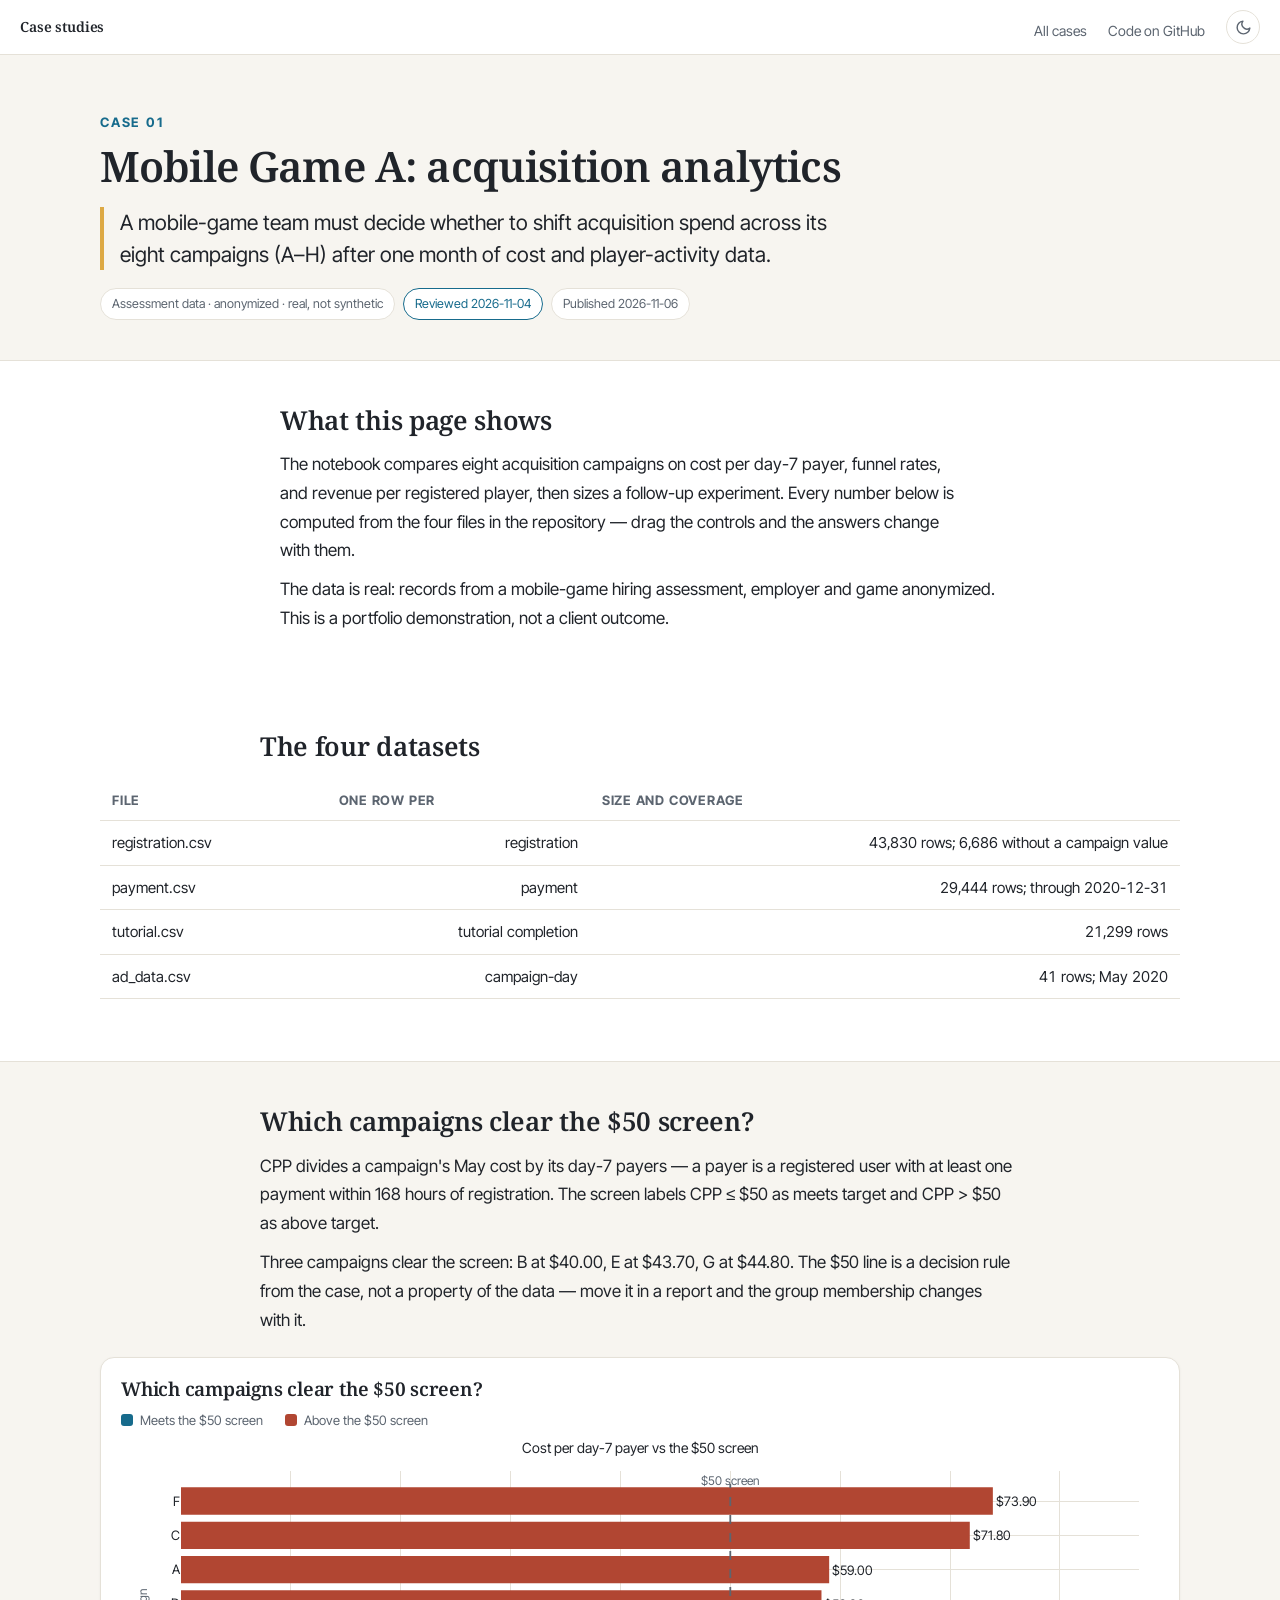
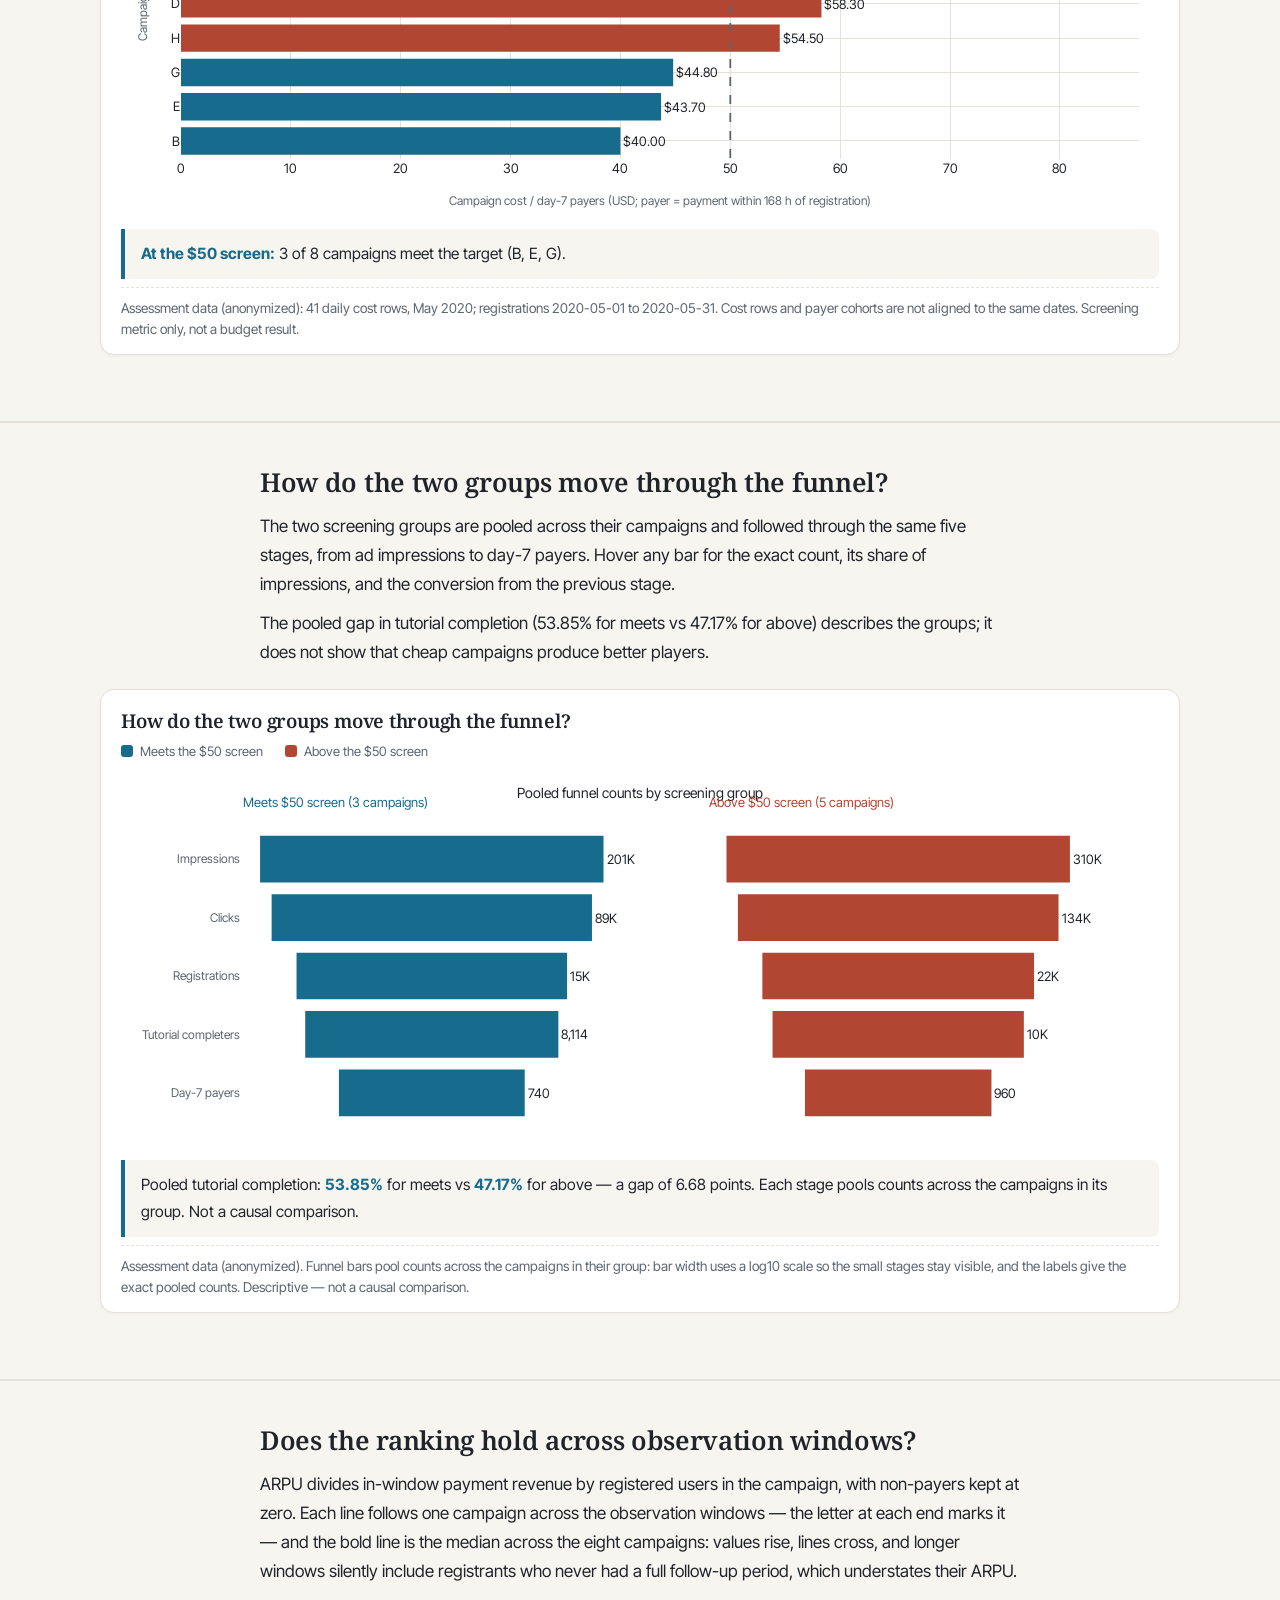
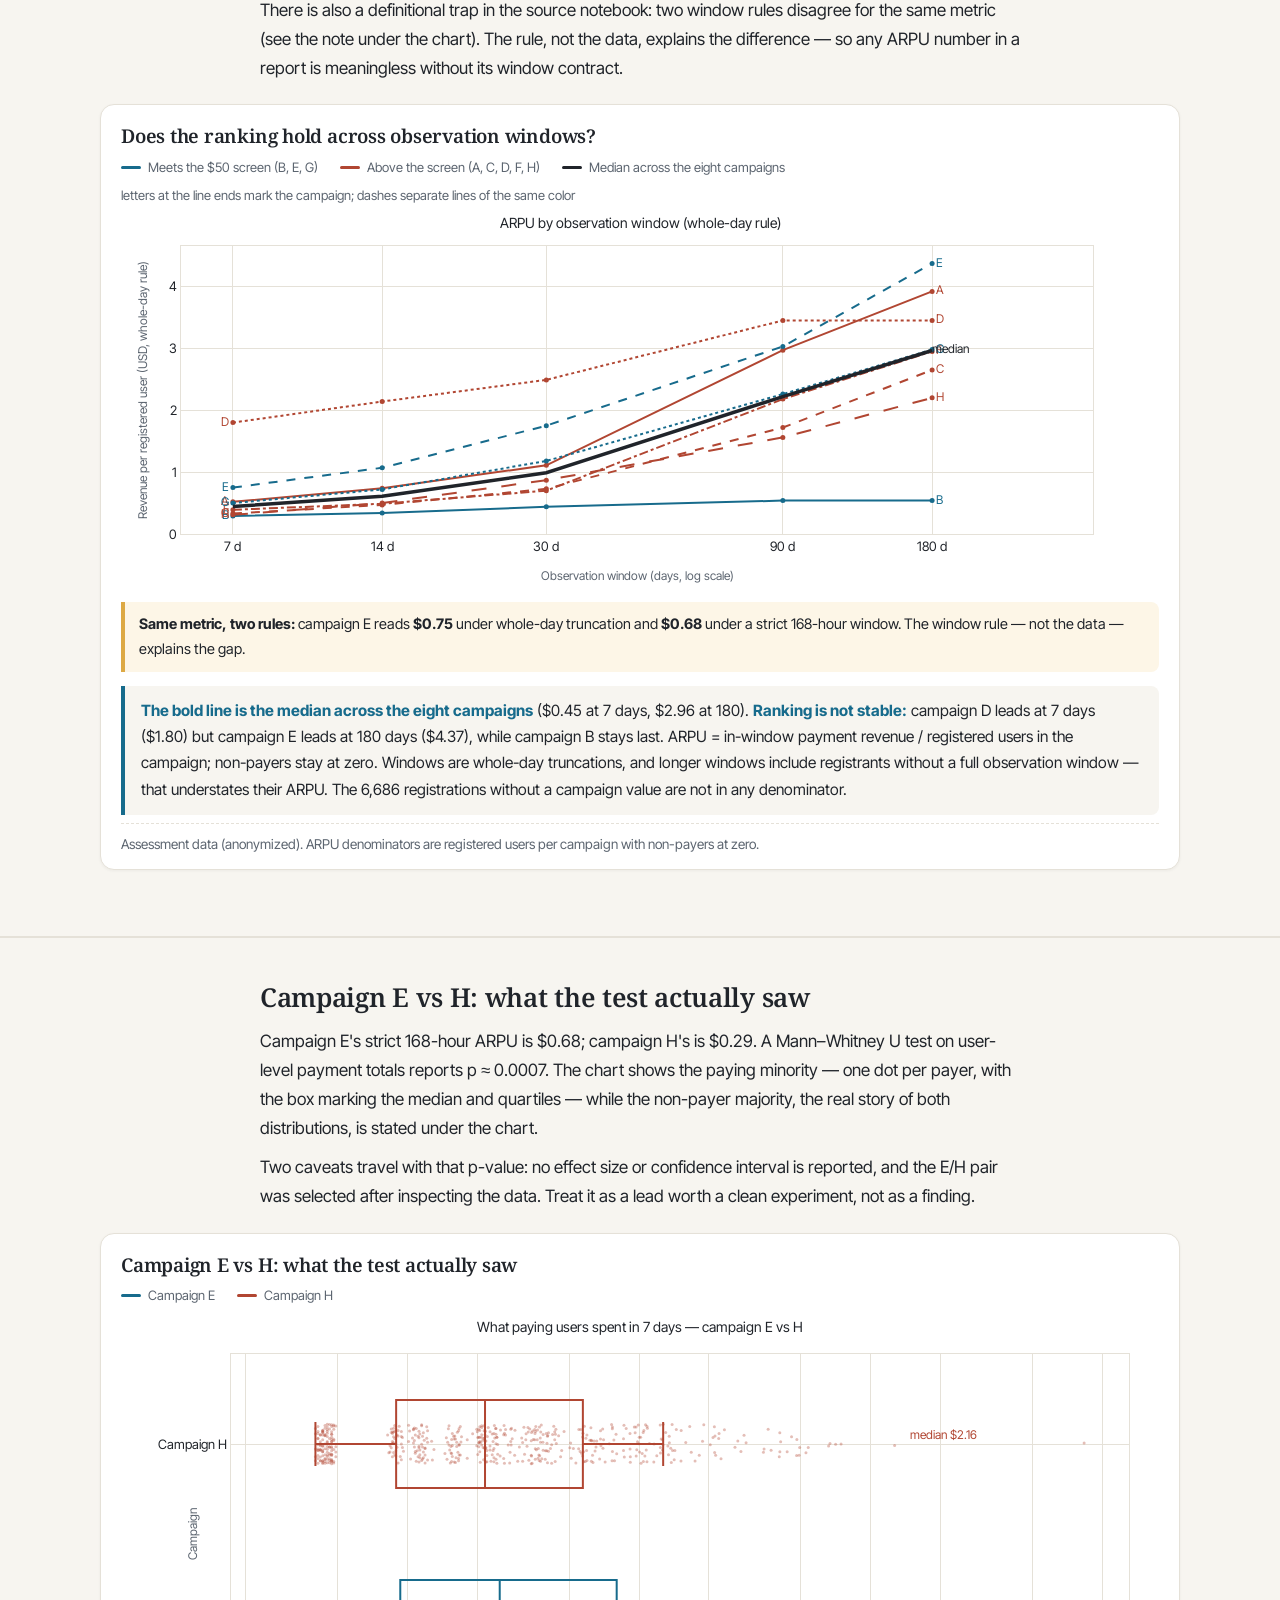
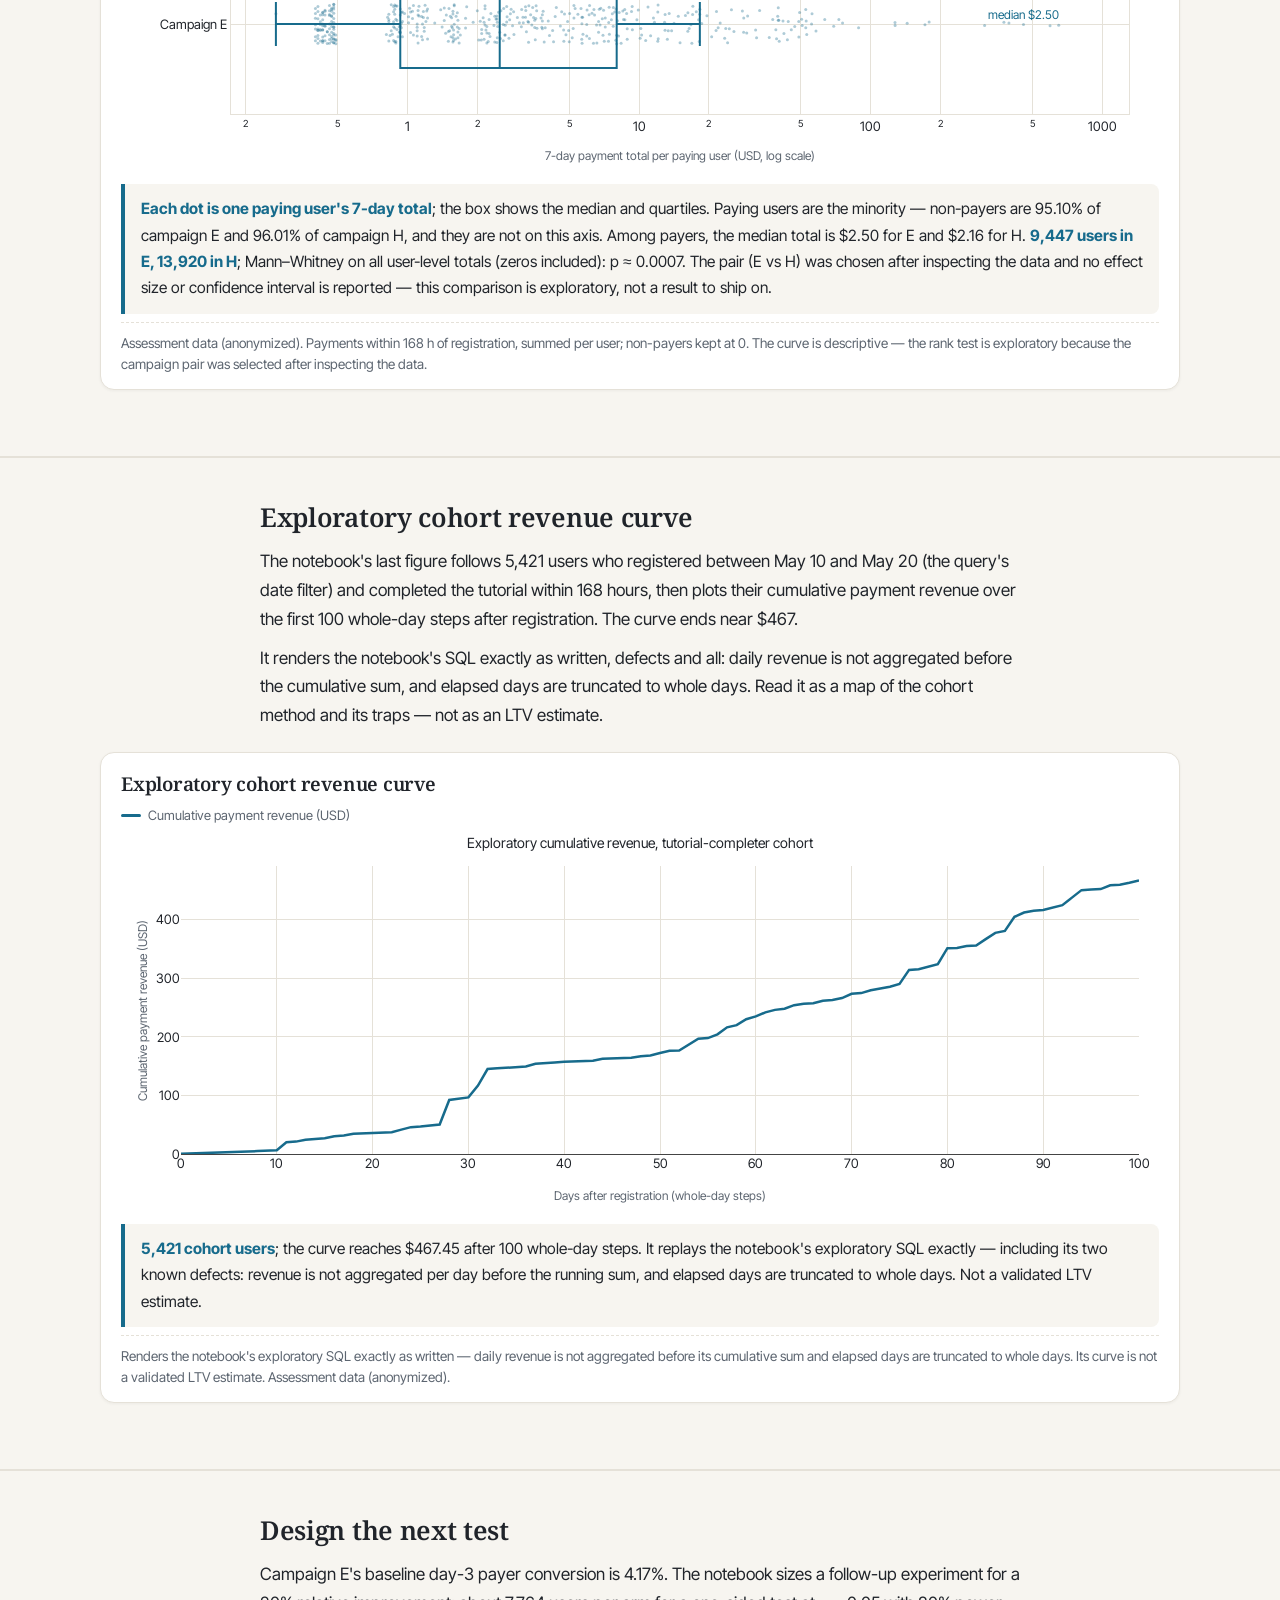
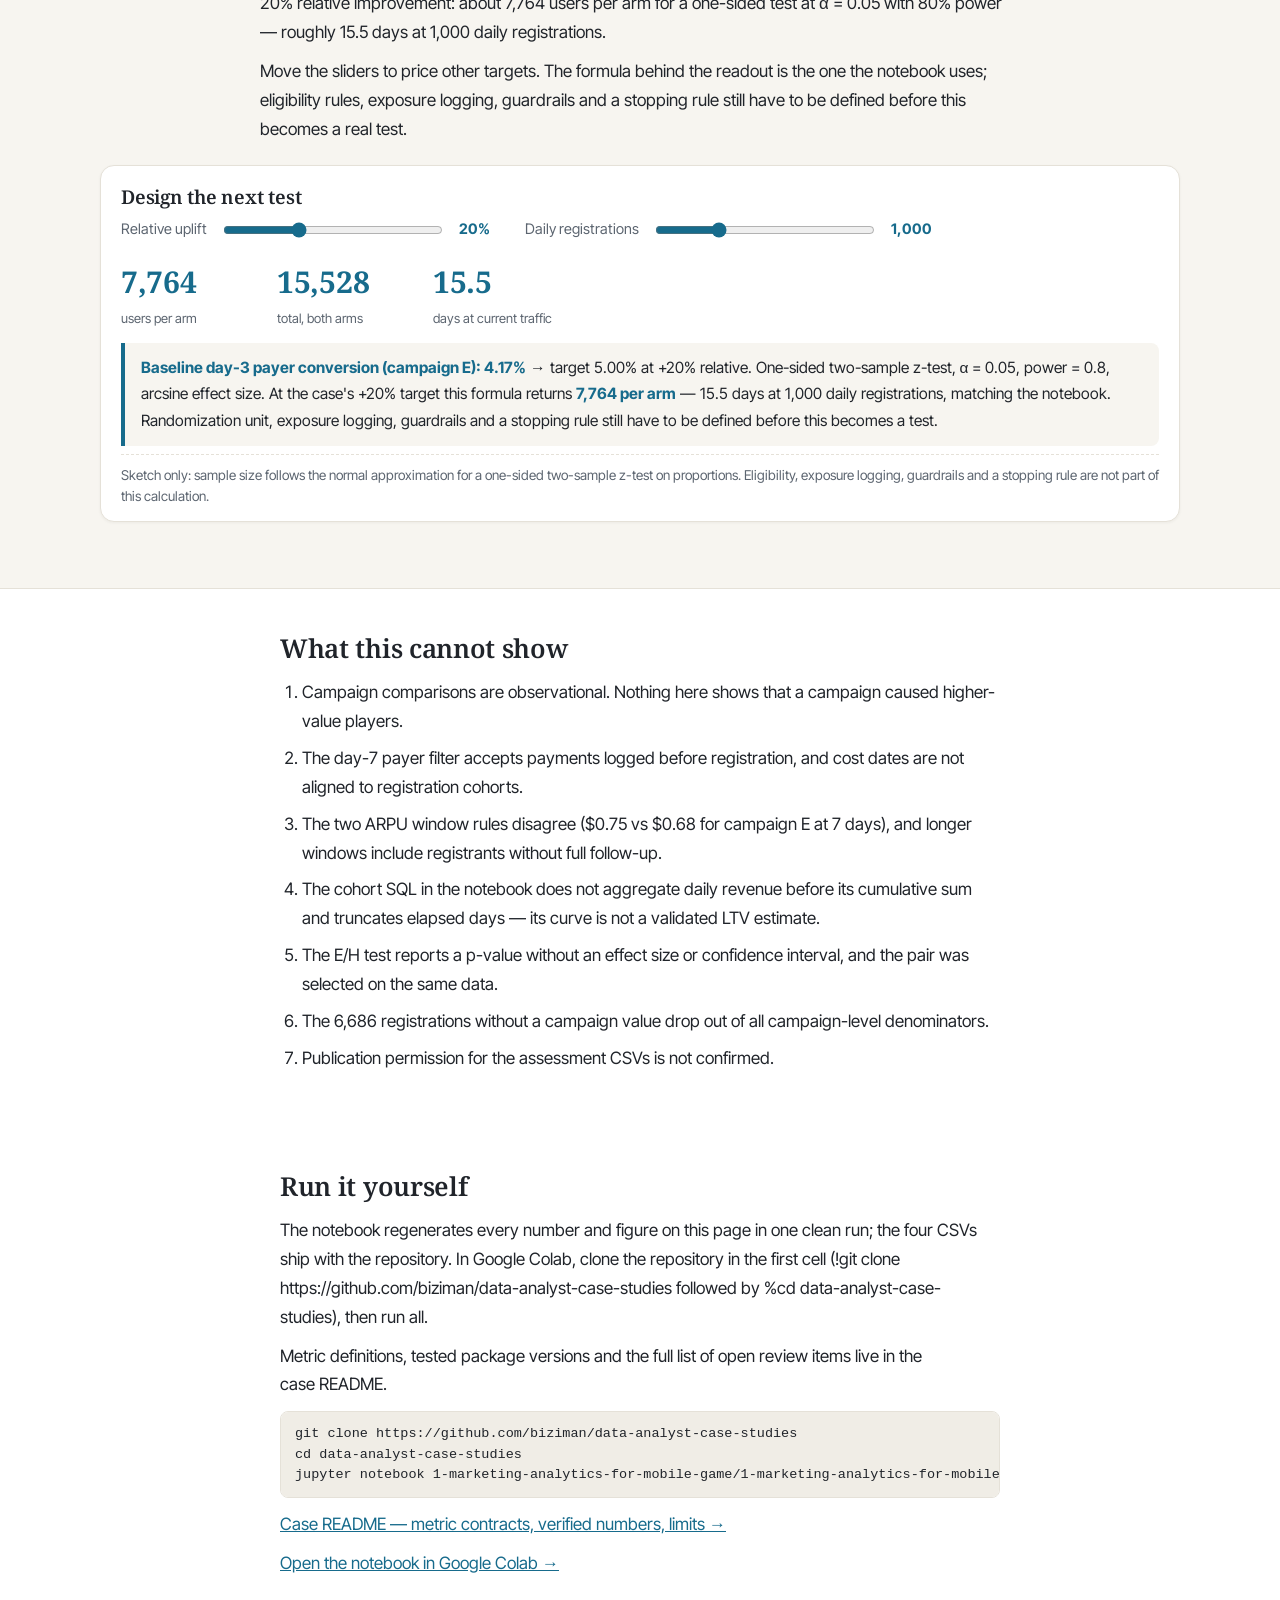
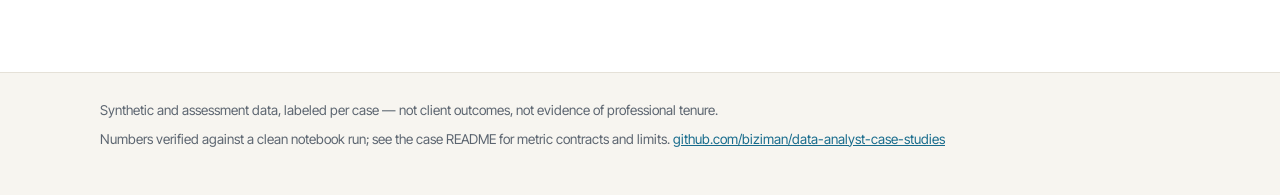
==== commit 37fa738b: "Chart clarity pass: split the screen/funnel card, simplify ARPU, new E vs H view - 'Which campaigns " ====
--- a/docs/cases/01-mobile-game-acquisition/index.html
+++ b/docs/cases/01-mobile-game-acquisition/index.html
@@ -45,35 +45,40 @@
   </div>
 <section class="band"><div class="wrap prose"><h2>What this page shows</h2><p>The notebook compares eight acquisition campaigns on cost per day-7 payer, funnel rates, and revenue per registered player, then sizes a follow-up experiment. Every number below is computed from the four files in the repository — drag the controls and the answers change with them.</p><p>The data is real: records from a mobile-game hiring assessment, employer and game anonymized. This is a portfolio demonstration, not a client outcome.</p></div></section>
 <section class="band"><div class="wrap"><h2 class="prose">The four datasets</h2><table class="data"><thead><tr><th>File</th><th>One row per</th><th>Size and coverage</th></tr></thead><tbody><tr><td>registration.csv</td><td class="num">registration</td><td class="num">43,830 rows; 6,686 without a campaign value</td></tr><tr><td>payment.csv</td><td class="num">payment</td><td class="num">29,444 rows; through 2020-12-31</td></tr><tr><td>tutorial.csv</td><td class="num">tutorial completion</td><td class="num">21,299 rows</td></tr><tr><td>ad_data.csv</td><td class="num">campaign-day</td><td class="num">41 rows; May 2020</td></tr></tbody></table></div></section>
-<section class="band alt"><div class="wrap"><div class="prose"><h2>Which campaigns clear the $50 screen?</h2><p>CPP divides a campaign&#x27;s May cost by its day-7 payers — a payer is a registered user with at least one payment within 168 hours of registration. The screen labels CPP ≤ $50 as meets target and CPP &gt; $50 as above target.</p><p>Drag the threshold. Campaign membership, the funnel below, and the caption recompute together. At the default $50, three campaigns meet the screen: B at $40.00, E at $43.70, G at $44.80. The pooled gap in tutorial completion (53.85% vs 47.17%) describes the groups; it does not show that cheap campaigns produce better players.</p></div>
+<section class="band alt"><div class="wrap"><div class="prose"><h2>Which campaigns clear the $50 screen?</h2><p>CPP divides a campaign&#x27;s May cost by its day-7 payers — a payer is a registered user with at least one payment within 168 hours of registration. The screen labels CPP ≤ $50 as meets target and CPP &gt; $50 as above target.</p><p>Three campaigns clear the screen: B at $40.00, E at $43.70, G at $44.80. The $50 line is a decision rule from the case, not a property of the data — move it in a report and the group membership changes with it.</p></div>
   <div class="card">
     <h3>Which campaigns clear the $50 screen?</h3>
     <div class="key">
       <span class="item"><span class="swatch" style="--c: var(--teal)"></span> Meets the $50 screen</span>
       <span class="item"><span class="swatch" style="--c: var(--brick)"></span> Above the $50 screen</span>
     </div>
-    <div class="controls">
-      <label for="cpp-threshold">Screening threshold</label>
-      <input type="range" id="cpp-threshold" min="20" max="80" step="1" value="50">
-      <span class="value" id="cpp-threshold-value">$50</span>
-    </div>
     <div id="cpp-chart" class="chart"></div>
     <div id="cpp-caption" class="live">Loading…</div>
-    <div id="cpp-funnel" class="chart"></div>
     <div class="caption">Assessment data (anonymized): 41 daily cost rows, May 2020;
       registrations 2020-05-01 to 2020-05-31. Cost rows and payer cohorts are not aligned
-      to the same dates. Screening metric only, not a budget result. Funnel bars pool counts
-      across the campaigns in their group: bar width uses a log10 scale so the small stages
-      stay visible, and the labels give the exact pooled counts. Descriptive — not a causal
-      comparison.</div>
+      to the same dates. Screening metric only, not a budget result.</div>
   </div></div></section>
-<section class="band alt"><div class="wrap"><div class="prose"><h2>Does the ranking hold across observation windows?</h2><p>ARPU divides in-window payment revenue by registered users in the campaign, with non-payers kept at zero. Each line follows one campaign across the observation windows: values rise, lines cross, and longer windows silently include registrants who never had a full follow-up period — which understates their ARPU.</p><p>There is also a definitional trap in the source notebook: two window rules disagree for the same metric (see the note under the chart). The rule, not the data, explains the difference — so any ARPU number in a report is meaningless without its window contract.</p></div>
+<section class="band alt"><div class="wrap"><div class="prose"><h2>How do the two groups move through the funnel?</h2><p>The two screening groups are pooled across their campaigns and followed through the same five stages, from ad impressions to day-7 payers. Hover any bar for the exact count, its share of impressions, and the conversion from the previous stage.</p><p>The pooled gap in tutorial completion (53.85% for meets vs 47.17% for above) describes the groups; it does not show that cheap campaigns produce better players.</p></div>
+  <div class="card">
+    <h3>How do the two groups move through the funnel?</h3>
+    <div class="key">
+      <span class="item"><span class="swatch" style="--c: var(--teal)"></span> Meets the $50 screen</span>
+      <span class="item"><span class="swatch" style="--c: var(--brick)"></span> Above the $50 screen</span>
+    </div>
+    <div id="cpp-funnel" class="chart"></div>
+    <div id="funnel-caption" class="live">Loading…</div>
+    <div class="caption">Assessment data (anonymized). Funnel bars pool counts across the
+      campaigns in their group: bar width uses a log10 scale so the small stages stay visible,
+      and the labels give the exact pooled counts. Descriptive — not a causal comparison.</div>
+  </div></div></section>
+<section class="band alt"><div class="wrap"><div class="prose"><h2>Does the ranking hold across observation windows?</h2><p>ARPU divides in-window payment revenue by registered users in the campaign, with non-payers kept at zero. Each line follows one campaign across the observation windows — the letter at each end marks it — and the bold line is the median across the eight campaigns: values rise, lines cross, and longer windows silently include registrants who never had a full follow-up period, which understates their ARPU.</p><p>There is also a definitional trap in the source notebook: two window rules disagree for the same metric (see the note under the chart). The rule, not the data, explains the difference — so any ARPU number in a report is meaningless without its window contract.</p></div>
   <div class="card">
     <h3>Does the ranking hold across observation windows?</h3>
     <div class="key">
       <span class="item"><span class="line" style="--c: var(--teal)"></span> Meets the $50 screen (B, E, G)</span>
       <span class="item"><span class="line" style="--c: var(--brick)"></span> Above the screen (A, C, D, F, H)</span>
-      <span class="item">a letter at each line's end marks the campaign</span>
+      <span class="item"><span class="line" style="--c: var(--ink)"></span> Median across the eight campaigns</span>
+      <span class="item">letters at the line ends mark the campaign; dashes separate lines of the same color</span>
     </div>
     <div id="arpu-chart" class="chart"></div>
     <div class="callout"><b>Same metric, two rules:</b> campaign E reads
@@ -83,7 +88,7 @@
     <div class="caption">Assessment data (anonymized). ARPU denominators are registered users
       per campaign with non-payers at zero.</div>
   </div></div></section>
-<section class="band alt"><div class="wrap"><div class="prose"><h2>Campaign E vs H: what the test actually saw</h2><p>Campaign E&#x27;s strict 168-hour ARPU is $0.68; campaign H&#x27;s is $0.29. A Mann–Whitney U test on user-level payment totals reports p ≈ 0.0007. Both distributions are skewed with a large mass of zeros — the curve below shows the full distribution at once: at any $x, the share of users whose 7-day total reaches it.</p><p>Two caveats travel with that p-value: no effect size or confidence interval is reported, and the E/H pair was selected after inspecting the data. Treat it as a lead worth a clean experiment, not as a finding.</p></div>
+<section class="band alt"><div class="wrap"><div class="prose"><h2>Campaign E vs H: what the test actually saw</h2><p>Campaign E&#x27;s strict 168-hour ARPU is $0.68; campaign H&#x27;s is $0.29. A Mann–Whitney U test on user-level payment totals reports p ≈ 0.0007. The chart shows the paying minority — one dot per payer, with the box marking the median and quartiles — while the non-payer majority, the real story of both distributions, is stated under the chart.</p><p>Two caveats travel with that p-value: no effect size or confidence interval is reported, and the E/H pair was selected after inspecting the data. Treat it as a lead worth a clean experiment, not as a finding.</p></div>
   <div class="card">
     <h3>Campaign E vs H: what the test actually saw</h3>
     <div class="key">
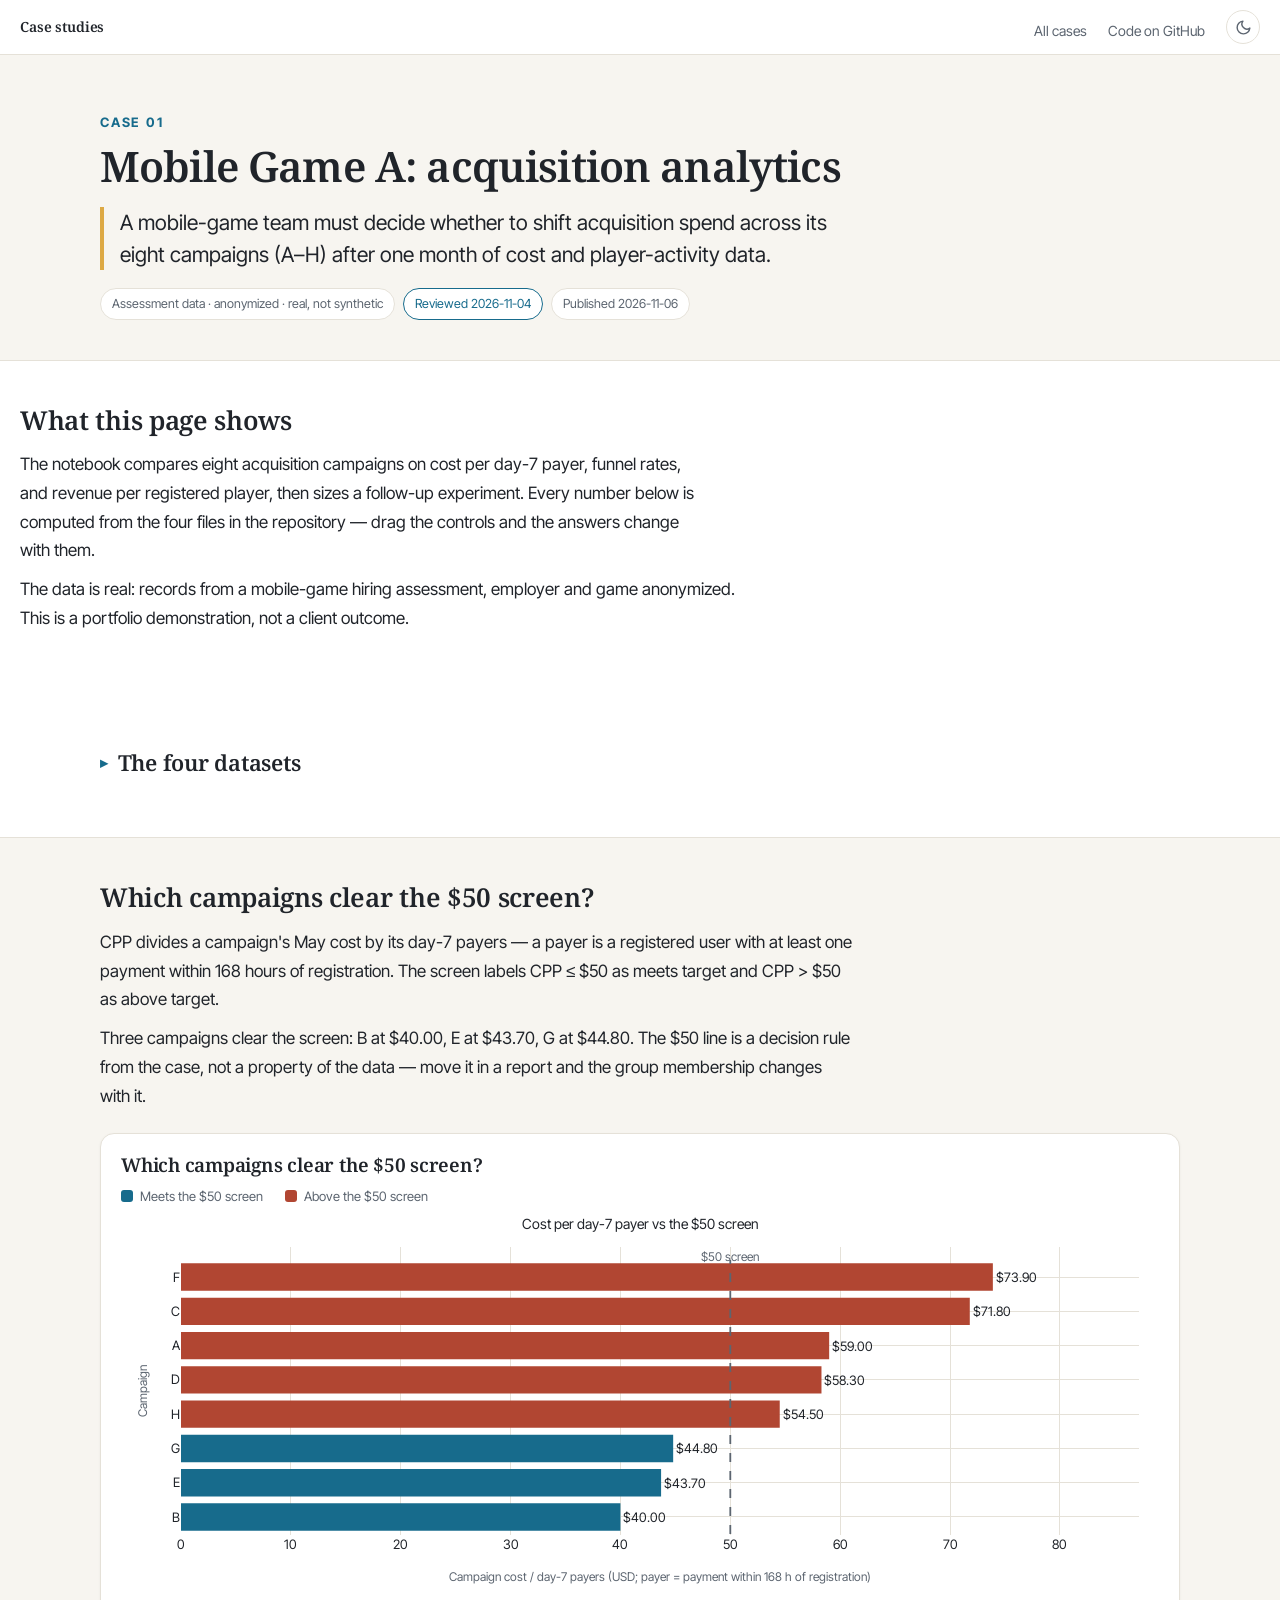
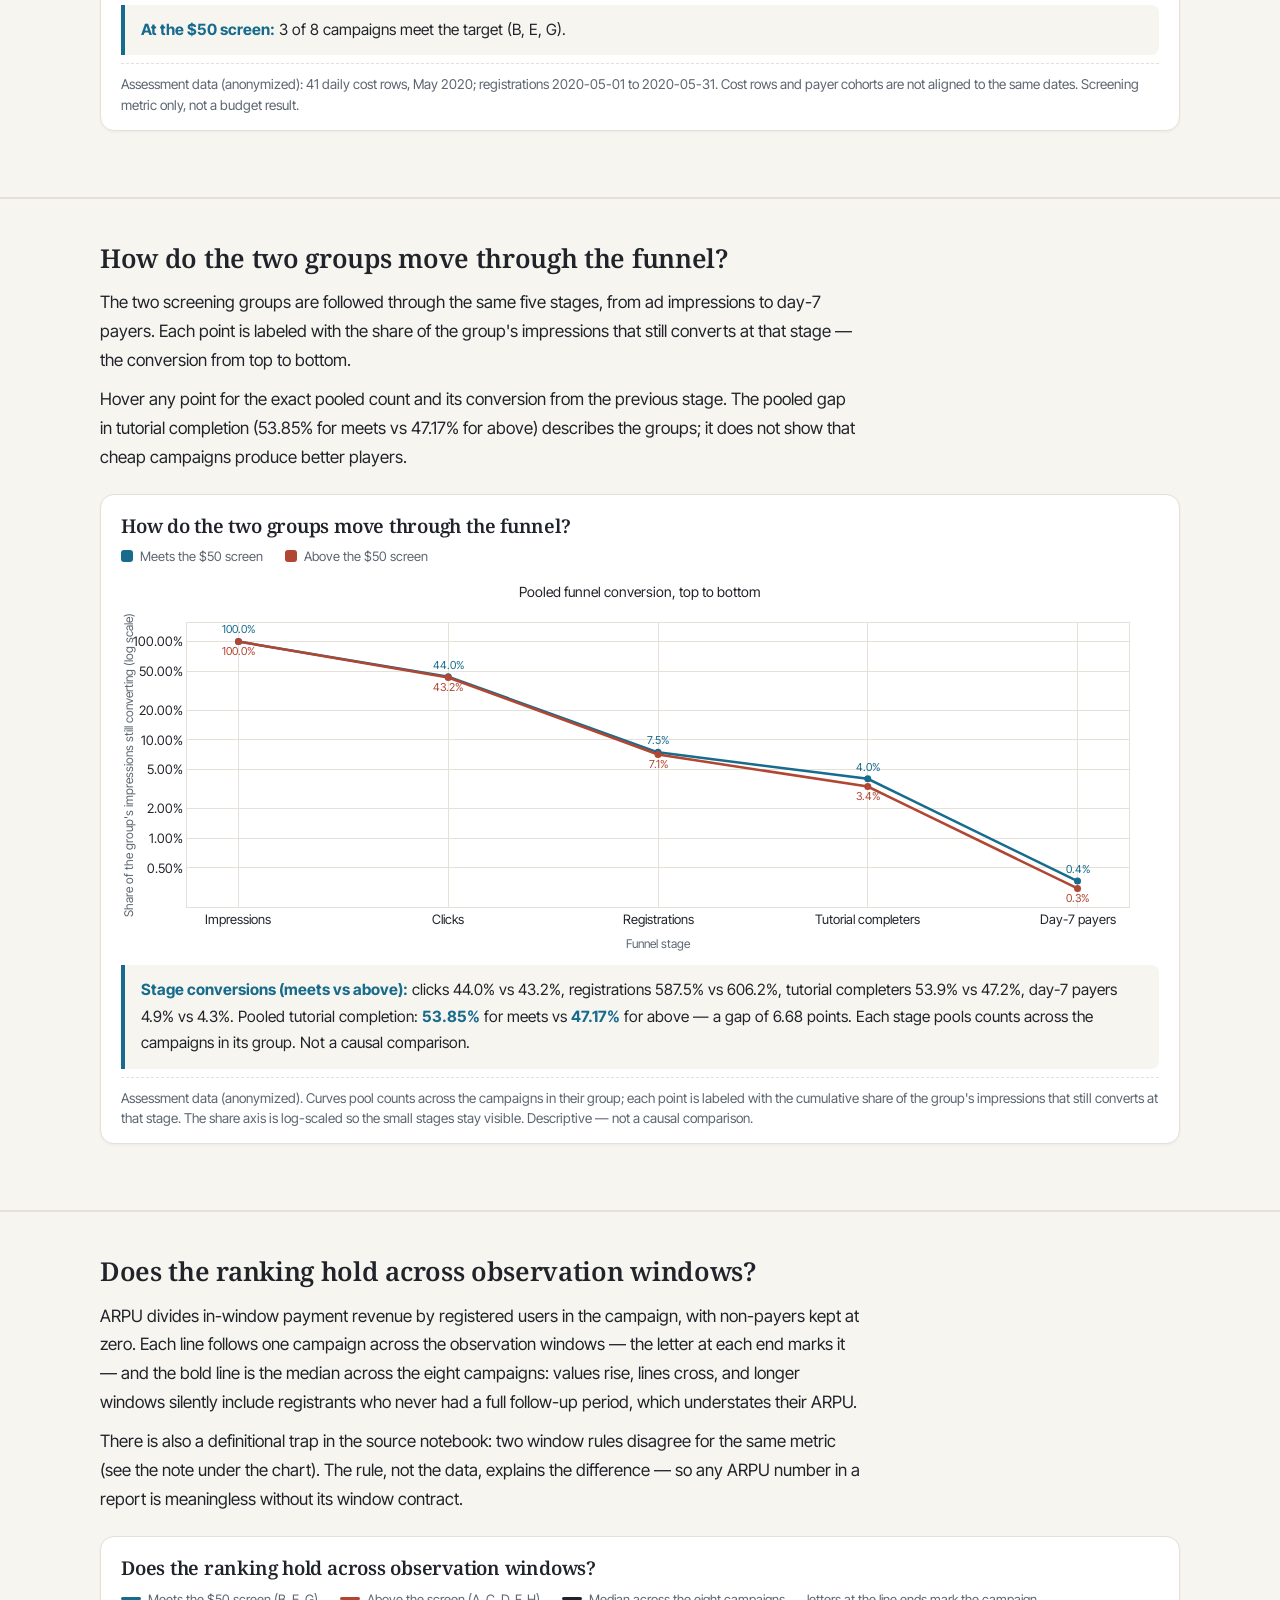
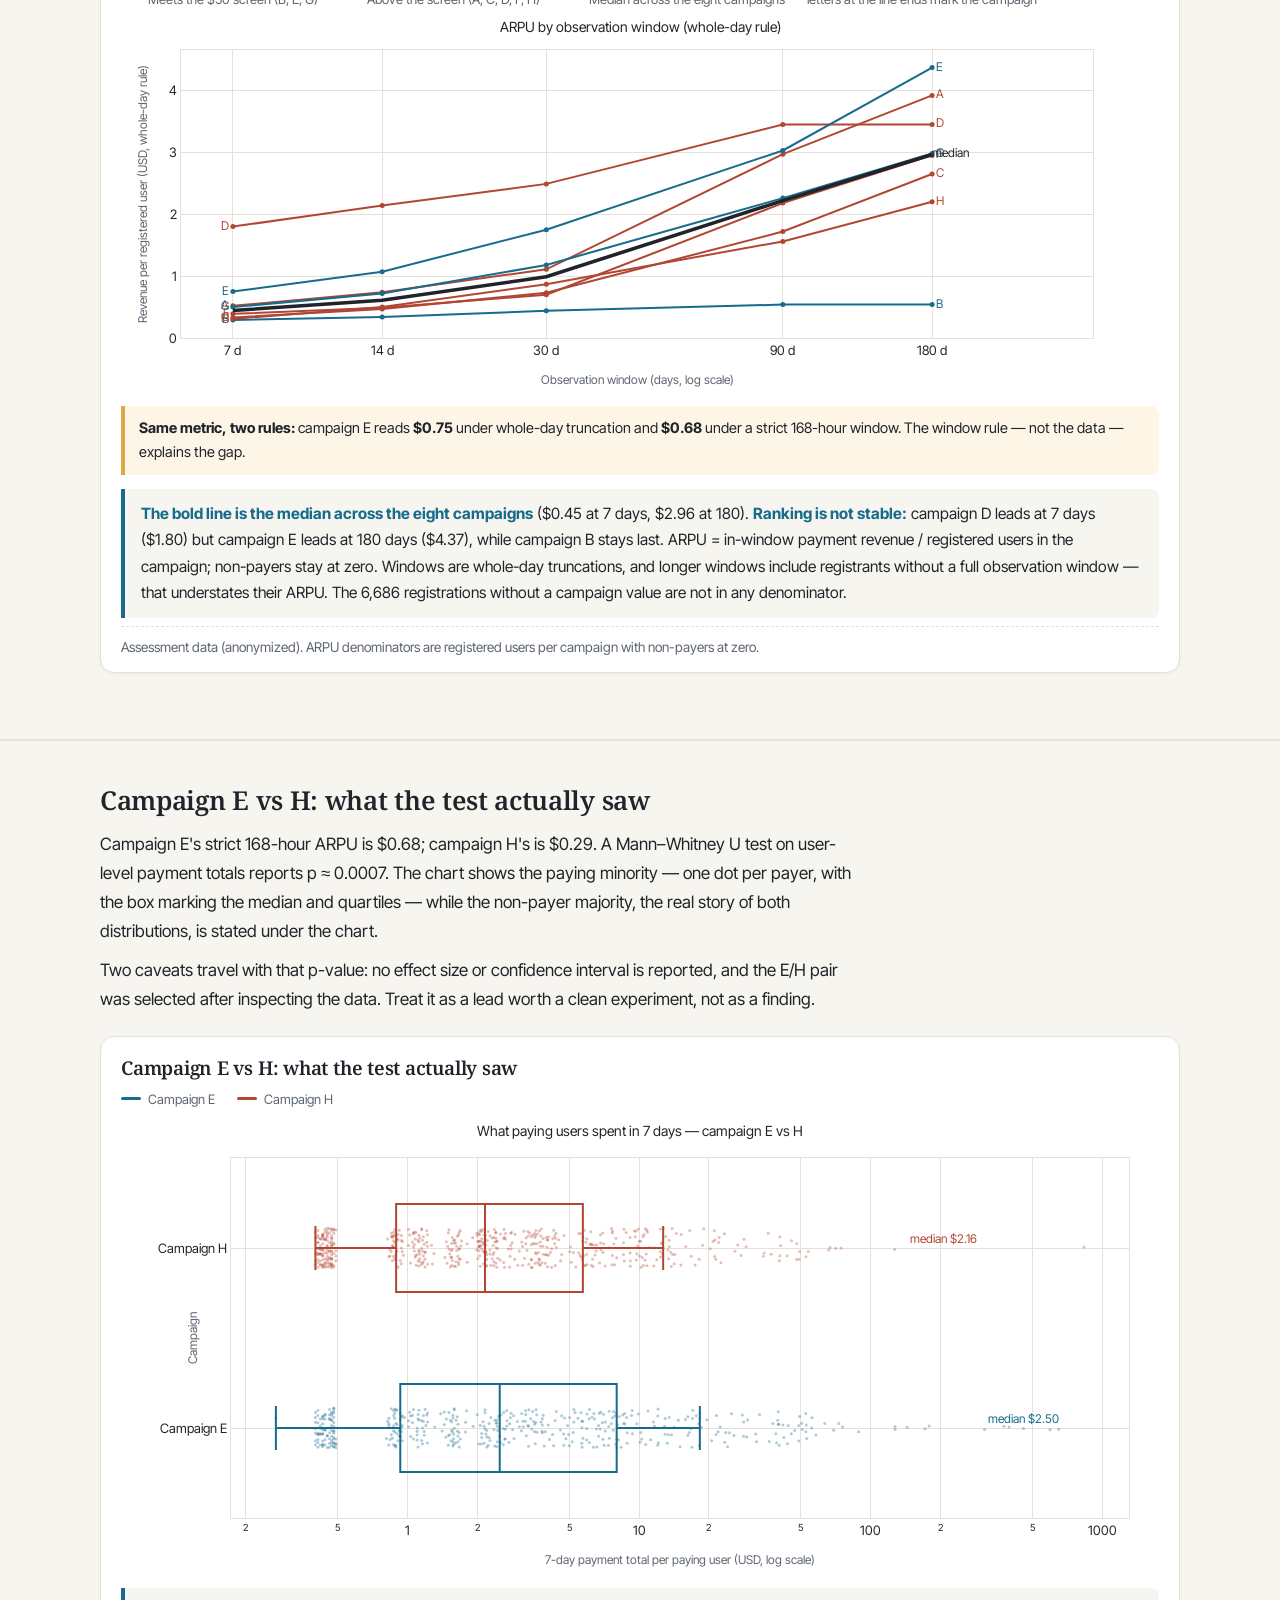
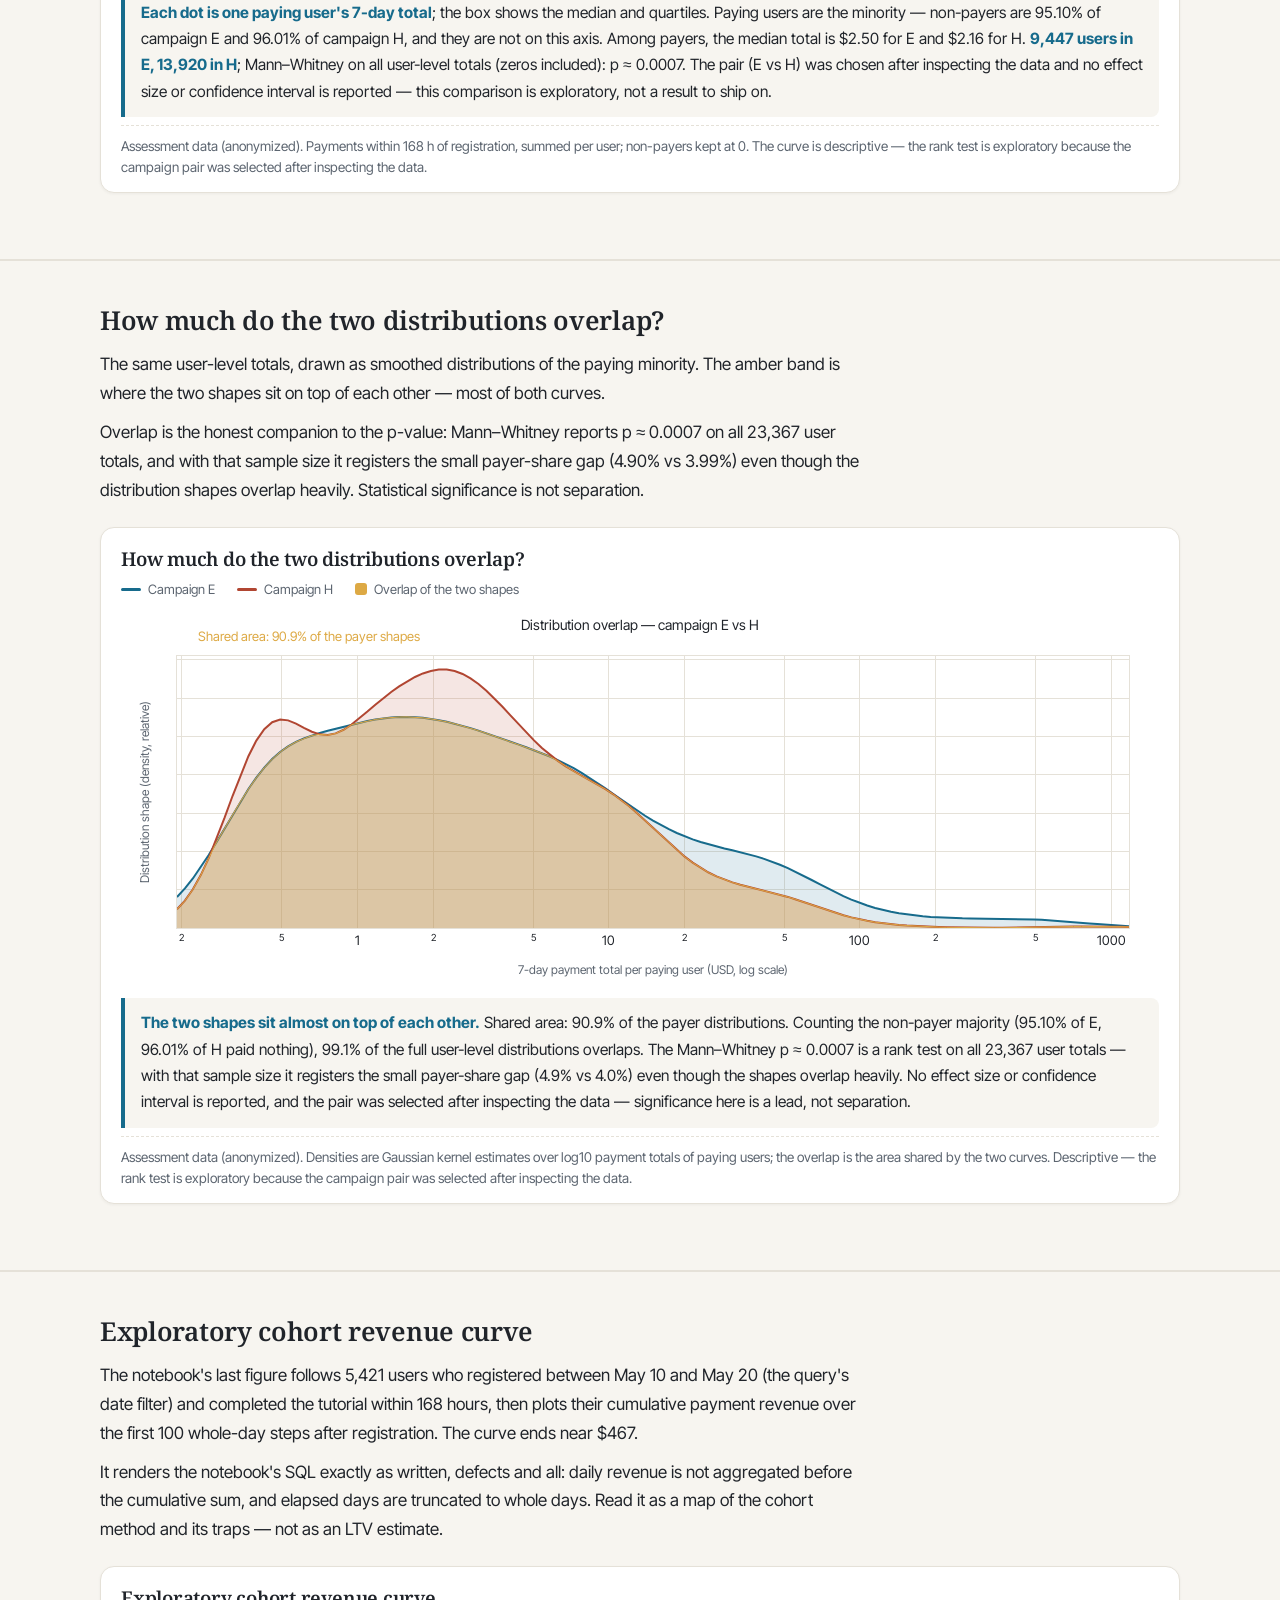
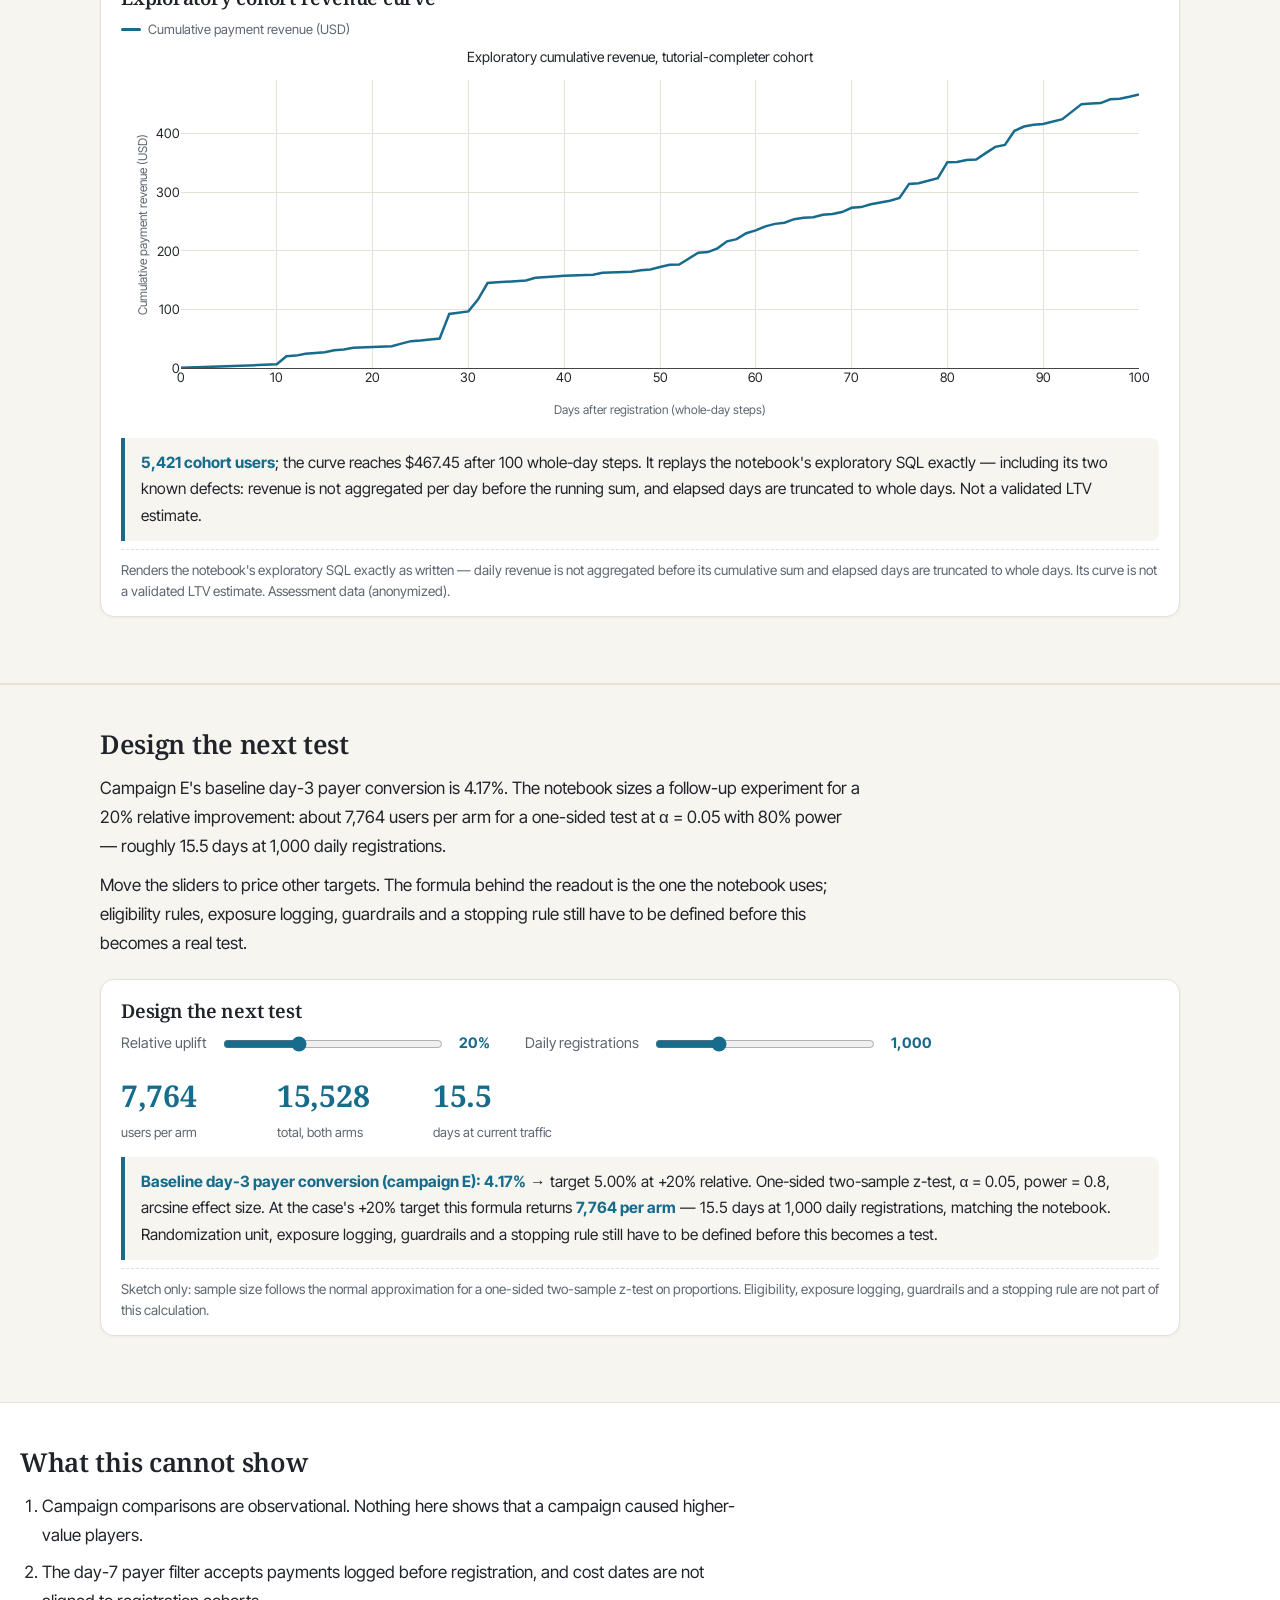
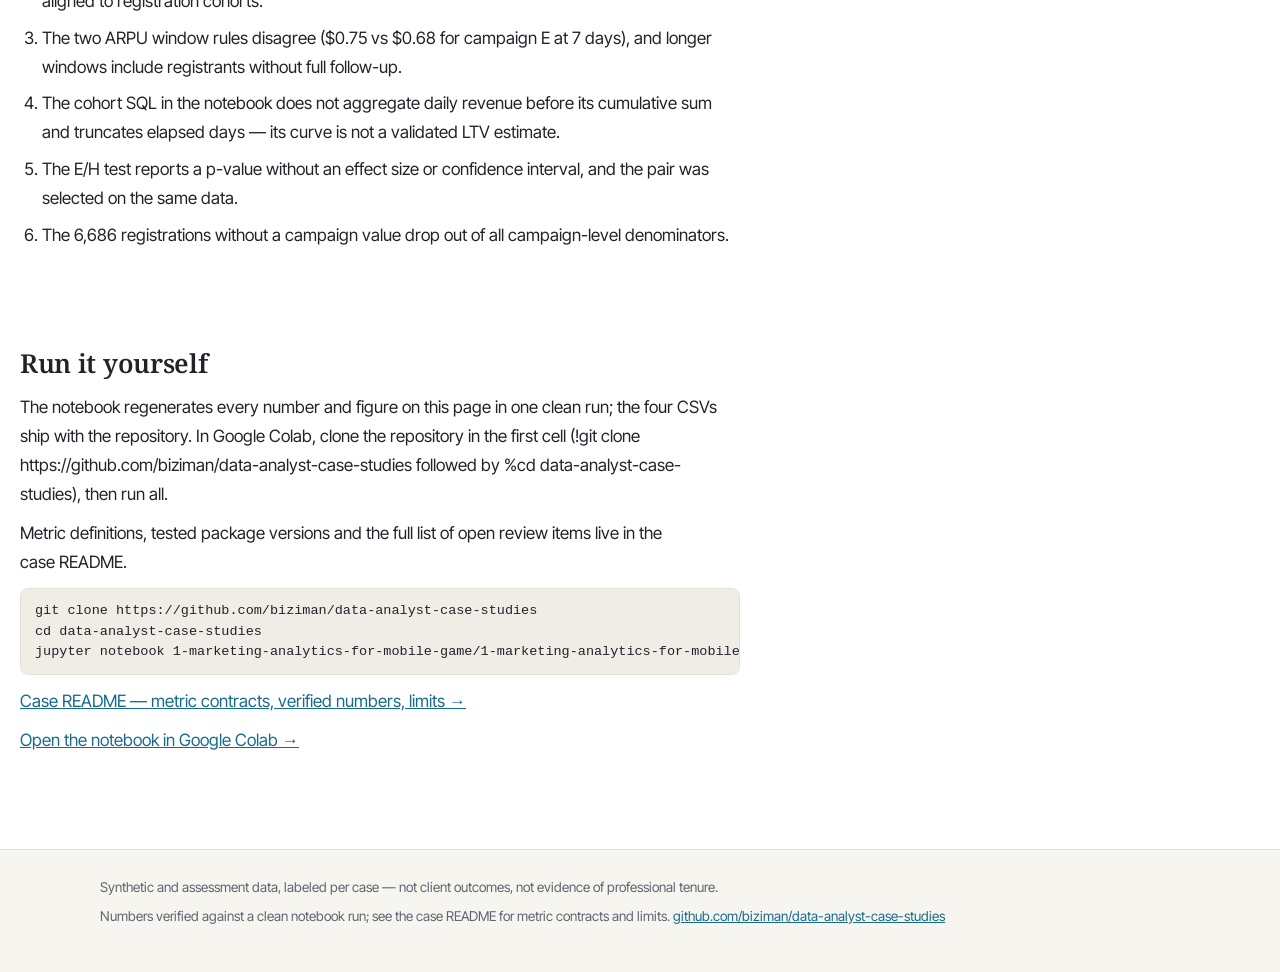
==== commit c538cb31: "Layout and chart clarity pass: left-aligned flow, spoiler table, funnel %, overlap viz - all blocks " ====
--- a/docs/cases/01-mobile-game-acquisition/index.html
+++ b/docs/cases/01-mobile-game-acquisition/index.html
@@ -44,7 +44,7 @@
     </div>
   </div>
 <section class="band"><div class="wrap prose"><h2>What this page shows</h2><p>The notebook compares eight acquisition campaigns on cost per day-7 payer, funnel rates, and revenue per registered player, then sizes a follow-up experiment. Every number below is computed from the four files in the repository — drag the controls and the answers change with them.</p><p>The data is real: records from a mobile-game hiring assessment, employer and game anonymized. This is a portfolio demonstration, not a client outcome.</p></div></section>
-<section class="band"><div class="wrap"><h2 class="prose">The four datasets</h2><table class="data"><thead><tr><th>File</th><th>One row per</th><th>Size and coverage</th></tr></thead><tbody><tr><td>registration.csv</td><td class="num">registration</td><td class="num">43,830 rows; 6,686 without a campaign value</td></tr><tr><td>payment.csv</td><td class="num">payment</td><td class="num">29,444 rows; through 2020-12-31</td></tr><tr><td>tutorial.csv</td><td class="num">tutorial completion</td><td class="num">21,299 rows</td></tr><tr><td>ad_data.csv</td><td class="num">campaign-day</td><td class="num">41 rows; May 2020</td></tr></tbody></table></div></section>
+<section class="band"><div class="wrap"><details class="spoiler"><summary>The four datasets</summary><table class="data"><thead><tr><th>File</th><th>One row per</th><th>Size and coverage</th></tr></thead><tbody><tr><td>registration.csv</td><td>registration</td><td>43,830 rows; 6,686 without a campaign value</td></tr><tr><td>payment.csv</td><td>payment</td><td>29,444 rows; through 2020-12-31</td></tr><tr><td>tutorial.csv</td><td>tutorial completion</td><td>21,299 rows</td></tr><tr><td>ad_data.csv</td><td>campaign-day</td><td>41 rows; May 2020</td></tr></tbody></table></details></div></section>
 <section class="band alt"><div class="wrap"><div class="prose"><h2>Which campaigns clear the $50 screen?</h2><p>CPP divides a campaign&#x27;s May cost by its day-7 payers — a payer is a registered user with at least one payment within 168 hours of registration. The screen labels CPP ≤ $50 as meets target and CPP &gt; $50 as above target.</p><p>Three campaigns clear the screen: B at $40.00, E at $43.70, G at $44.80. The $50 line is a decision rule from the case, not a property of the data — move it in a report and the group membership changes with it.</p></div>
   <div class="card">
     <h3>Which campaigns clear the $50 screen?</h3>
@@ -58,7 +58,7 @@
       registrations 2020-05-01 to 2020-05-31. Cost rows and payer cohorts are not aligned
       to the same dates. Screening metric only, not a budget result.</div>
   </div></div></section>
-<section class="band alt"><div class="wrap"><div class="prose"><h2>How do the two groups move through the funnel?</h2><p>The two screening groups are pooled across their campaigns and followed through the same five stages, from ad impressions to day-7 payers. Hover any bar for the exact count, its share of impressions, and the conversion from the previous stage.</p><p>The pooled gap in tutorial completion (53.85% for meets vs 47.17% for above) describes the groups; it does not show that cheap campaigns produce better players.</p></div>
+<section class="band alt"><div class="wrap"><div class="prose"><h2>How do the two groups move through the funnel?</h2><p>The two screening groups are followed through the same five stages, from ad impressions to day-7 payers. Each point is labeled with the share of the group&#x27;s impressions that still converts at that stage — the conversion from top to bottom.</p><p>Hover any point for the exact pooled count and its conversion from the previous stage. The pooled gap in tutorial completion (53.85% for meets vs 47.17% for above) describes the groups; it does not show that cheap campaigns produce better players.</p></div>
   <div class="card">
     <h3>How do the two groups move through the funnel?</h3>
     <div class="key">
@@ -67,9 +67,10 @@
     </div>
     <div id="cpp-funnel" class="chart"></div>
     <div id="funnel-caption" class="live">Loading…</div>
-    <div class="caption">Assessment data (anonymized). Funnel bars pool counts across the
-      campaigns in their group: bar width uses a log10 scale so the small stages stay visible,
-      and the labels give the exact pooled counts. Descriptive — not a causal comparison.</div>
+    <div class="caption">Assessment data (anonymized). Curves pool counts across the campaigns
+      in their group; each point is labeled with the cumulative share of the group's impressions
+      that still converts at that stage. The share axis is log-scaled so the small stages stay
+      visible. Descriptive — not a causal comparison.</div>
   </div></div></section>
 <section class="band alt"><div class="wrap"><div class="prose"><h2>Does the ranking hold across observation windows?</h2><p>ARPU divides in-window payment revenue by registered users in the campaign, with non-payers kept at zero. Each line follows one campaign across the observation windows — the letter at each end marks it — and the bold line is the median across the eight campaigns: values rise, lines cross, and longer windows silently include registrants who never had a full follow-up period, which understates their ARPU.</p><p>There is also a definitional trap in the source notebook: two window rules disagree for the same metric (see the note under the chart). The rule, not the data, explains the difference — so any ARPU number in a report is meaningless without its window contract.</p></div>
   <div class="card">
@@ -78,7 +79,7 @@
       <span class="item"><span class="line" style="--c: var(--teal)"></span> Meets the $50 screen (B, E, G)</span>
       <span class="item"><span class="line" style="--c: var(--brick)"></span> Above the screen (A, C, D, F, H)</span>
       <span class="item"><span class="line" style="--c: var(--ink)"></span> Median across the eight campaigns</span>
-      <span class="item">letters at the line ends mark the campaign; dashes separate lines of the same color</span>
+      <span class="item">letters at the line ends mark the campaign</span>
     </div>
     <div id="arpu-chart" class="chart"></div>
     <div class="callout"><b>Same metric, two rules:</b> campaign E reads
@@ -100,6 +101,21 @@
     <div class="caption">Assessment data (anonymized). Payments within 168 h of registration,
       summed per user; non-payers kept at 0. The curve is descriptive — the rank test is
       exploratory because the campaign pair was selected after inspecting the data.</div>
+  </div></div></section>
+<section class="band alt"><div class="wrap"><div class="prose"><h2>How much do the two distributions overlap?</h2><p>The same user-level totals, drawn as smoothed distributions of the paying minority. The amber band is where the two shapes sit on top of each other — most of both curves.</p><p>Overlap is the honest companion to the p-value: Mann–Whitney reports p ≈ 0.0007 on all 23,367 user totals, and with that sample size it registers the small payer-share gap (4.90% vs 3.99%) even though the distribution shapes overlap heavily. Statistical significance is not separation.</p></div>
+  <div class="card">
+    <h3>How much do the two distributions overlap?</h3>
+    <div class="key">
+      <span class="item"><span class="line" style="--c: var(--teal)"></span> Campaign E</span>
+      <span class="item"><span class="line" style="--c: var(--brick)"></span> Campaign H</span>
+      <span class="item"><span class="swatch" style="--c: var(--amber)"></span> Overlap of the two shapes</span>
+    </div>
+    <div id="ov-chart" class="chart"></div>
+    <div id="ov-caption" class="live">Loading…</div>
+    <div class="caption">Assessment data (anonymized). Densities are Gaussian kernel estimates
+      over log10 payment totals of paying users; the overlap is the area shared by the two
+      curves. Descriptive — the rank test is exploratory because the campaign pair was
+      selected after inspecting the data.</div>
   </div></div></section>
 <section class="band alt"><div class="wrap"><div class="prose"><h2>Exploratory cohort revenue curve</h2><p>The notebook&#x27;s last figure follows 5,421 users who registered between May 10 and May 20 (the query&#x27;s date filter) and completed the tutorial within 168 hours, then plots their cumulative payment revenue over the first 100 whole-day steps after registration. The curve ends near $467.</p><p>It renders the notebook&#x27;s SQL exactly as written, defects and all: daily revenue is not aggregated before the cumulative sum, and elapsed days are truncated to whole days. Read it as a map of the cohort method and its traps — not as an LTV estimate.</p></div>
   <div class="card">
@@ -134,7 +150,7 @@
       one-sided two-sample z-test on proportions. Eligibility, exposure logging, guardrails
       and a stopping rule are not part of this calculation.</div>
   </div></div></section>
-<section class="band"><div class="wrap prose"><h2>What this cannot show</h2><ol class='limits'><li>Campaign comparisons are observational. Nothing here shows that a campaign caused higher-value players.</li><li>The day-7 payer filter accepts payments logged before registration, and cost dates are not aligned to registration cohorts.</li><li>The two ARPU window rules disagree ($0.75 vs $0.68 for campaign E at 7 days), and longer windows include registrants without full follow-up.</li><li>The cohort SQL in the notebook does not aggregate daily revenue before its cumulative sum and truncates elapsed days — its curve is not a validated LTV estimate.</li><li>The E/H test reports a p-value without an effect size or confidence interval, and the pair was selected on the same data.</li><li>The 6,686 registrations without a campaign value drop out of all campaign-level denominators.</li><li>Publication permission for the assessment CSVs is not confirmed.</li></ol></div></section>
+<section class="band"><div class="wrap prose"><h2>What this cannot show</h2><ol class='limits'><li>Campaign comparisons are observational. Nothing here shows that a campaign caused higher-value players.</li><li>The day-7 payer filter accepts payments logged before registration, and cost dates are not aligned to registration cohorts.</li><li>The two ARPU window rules disagree ($0.75 vs $0.68 for campaign E at 7 days), and longer windows include registrants without full follow-up.</li><li>The cohort SQL in the notebook does not aggregate daily revenue before its cumulative sum and truncates elapsed days — its curve is not a validated LTV estimate.</li><li>The E/H test reports a p-value without an effect size or confidence interval, and the pair was selected on the same data.</li><li>The 6,686 registrations without a campaign value drop out of all campaign-level denominators.</li></ol></div></section>
 <section class="band"><div class="wrap prose"><h2>Run it yourself</h2><p>The notebook regenerates every number and figure on this page in one clean run; the four CSVs ship with the repository. In Google Colab, clone the repository in the first cell (!git clone https://github.com/biziman/data-analyst-case-studies followed by %cd data-analyst-case-studies), then run all.</p><p>Metric definitions, tested package versions and the full list of open review items live in the case README.</p><pre class='code'>git clone https://github.com/biziman/data-analyst-case-studies
 cd data-analyst-case-studies
 jupyter notebook 1-marketing-analytics-for-mobile-game/1-marketing-analytics-for-mobile-game.ipynb</pre><p><a href="https://github.com/biziman/data-analyst-case-studies/blob/main/1-marketing-analytics-for-mobile-game/README.md">Case README — metric contracts, verified numbers, limits →</a></p><p><a href="https://colab.research.google.com/github/biziman/data-analyst-case-studies/blob/main/1-marketing-analytics-for-mobile-game/1-marketing-analytics-for-mobile-game.ipynb">Open the notebook in Google Colab →</a></p></div></section>
--- a/docs/assets/style.css
+++ b/docs/assets/style.css
@@ -141,7 +141,7 @@
 
 /* ---------- layout ---------- */
 .wrap { max-width: var(--maxfig); margin: 0 auto; padding: 0 20px; }
-.prose { max-width: var(--maxprose); margin-left: auto; margin-right: auto; }
+.prose { max-width: var(--maxprose); margin-left: 0; margin-right: 0; }
 
 section.band { padding: 44px 0; }
 section.band.alt { background: var(--sand); border-top: 1px solid var(--line); border-bottom: 1px solid var(--line); }
@@ -178,7 +178,7 @@
   border: 1px solid var(--line);
   border-radius: 14px;
   padding: 20px 20px 14px;
-  margin: 22px auto;
+  margin: 22px 0;
   max-width: var(--maxfig);
   box-shadow: 0 1px 3px var(--shadow);
 }
@@ -232,21 +232,34 @@
 
 /* ---------- tables ---------- */
 table.data {
-  width: 100%; max-width: var(--maxfig); border-collapse: collapse;
-  font-size: 15px; margin: 18px auto;
-}
+  width: auto; max-width: var(--maxfig); border-collapse: collapse;
+  font-size: 15px; margin: 18px 0;
+}
+
+details.spoiler { margin: 18px 0; }
+details.spoiler summary {
+  display: flex; align-items: center; gap: 10px; cursor: pointer; list-style: none;
+  font-family: "Noto Serif", Georgia, "Iowan Old Style", "Times New Roman", serif;
+  font-weight: 600; font-size: 22px; line-height: 1.2; letter-spacing: -0.012em;
+}
+details.spoiler summary::-webkit-details-marker { display: none; }
+details.spoiler summary::before {
+  content: "▸"; color: var(--teal); font-size: 15px; transition: transform 0.15s ease;
+}
+details.spoiler[open] summary::before { transform: rotate(90deg); }
+details.spoiler table.data { margin-top: 10px; }
 table.data th, table.data td { text-align: left; padding: 9px 12px; border-bottom: 1px solid var(--line); }
 table.data th { font-size: 13px; text-transform: uppercase; letter-spacing: 0.06em; color: var(--muted); }
 table.data td.num { text-align: right; font-variant-numeric: tabular-nums; }
 
 /* ---------- lists, limits ---------- */
-ol.limits { max-width: var(--maxprose); margin: 10px auto; padding-left: 22px; }
+ol.limits { max-width: var(--maxprose); margin: 10px 0; padding-left: 22px; }
 ol.limits li { margin: 8px 0; }
 
 pre.code {
   background: var(--code-bg); border: 1px solid var(--line); border-radius: 8px;
   padding: 12px 14px; overflow-x: auto; font-size: 13.5px; line-height: 1.5;
-  max-width: var(--maxprose); margin: 12px auto;
+  max-width: var(--maxprose); margin: 12px 0;
 }
 code { font-family: ui-monospace, SFMono-Regular, Menlo, Consolas, monospace; font-size: 0.92em; }
 p code, li code { background: var(--code-bg); padding: 1px 5px; border-radius: 4px; }
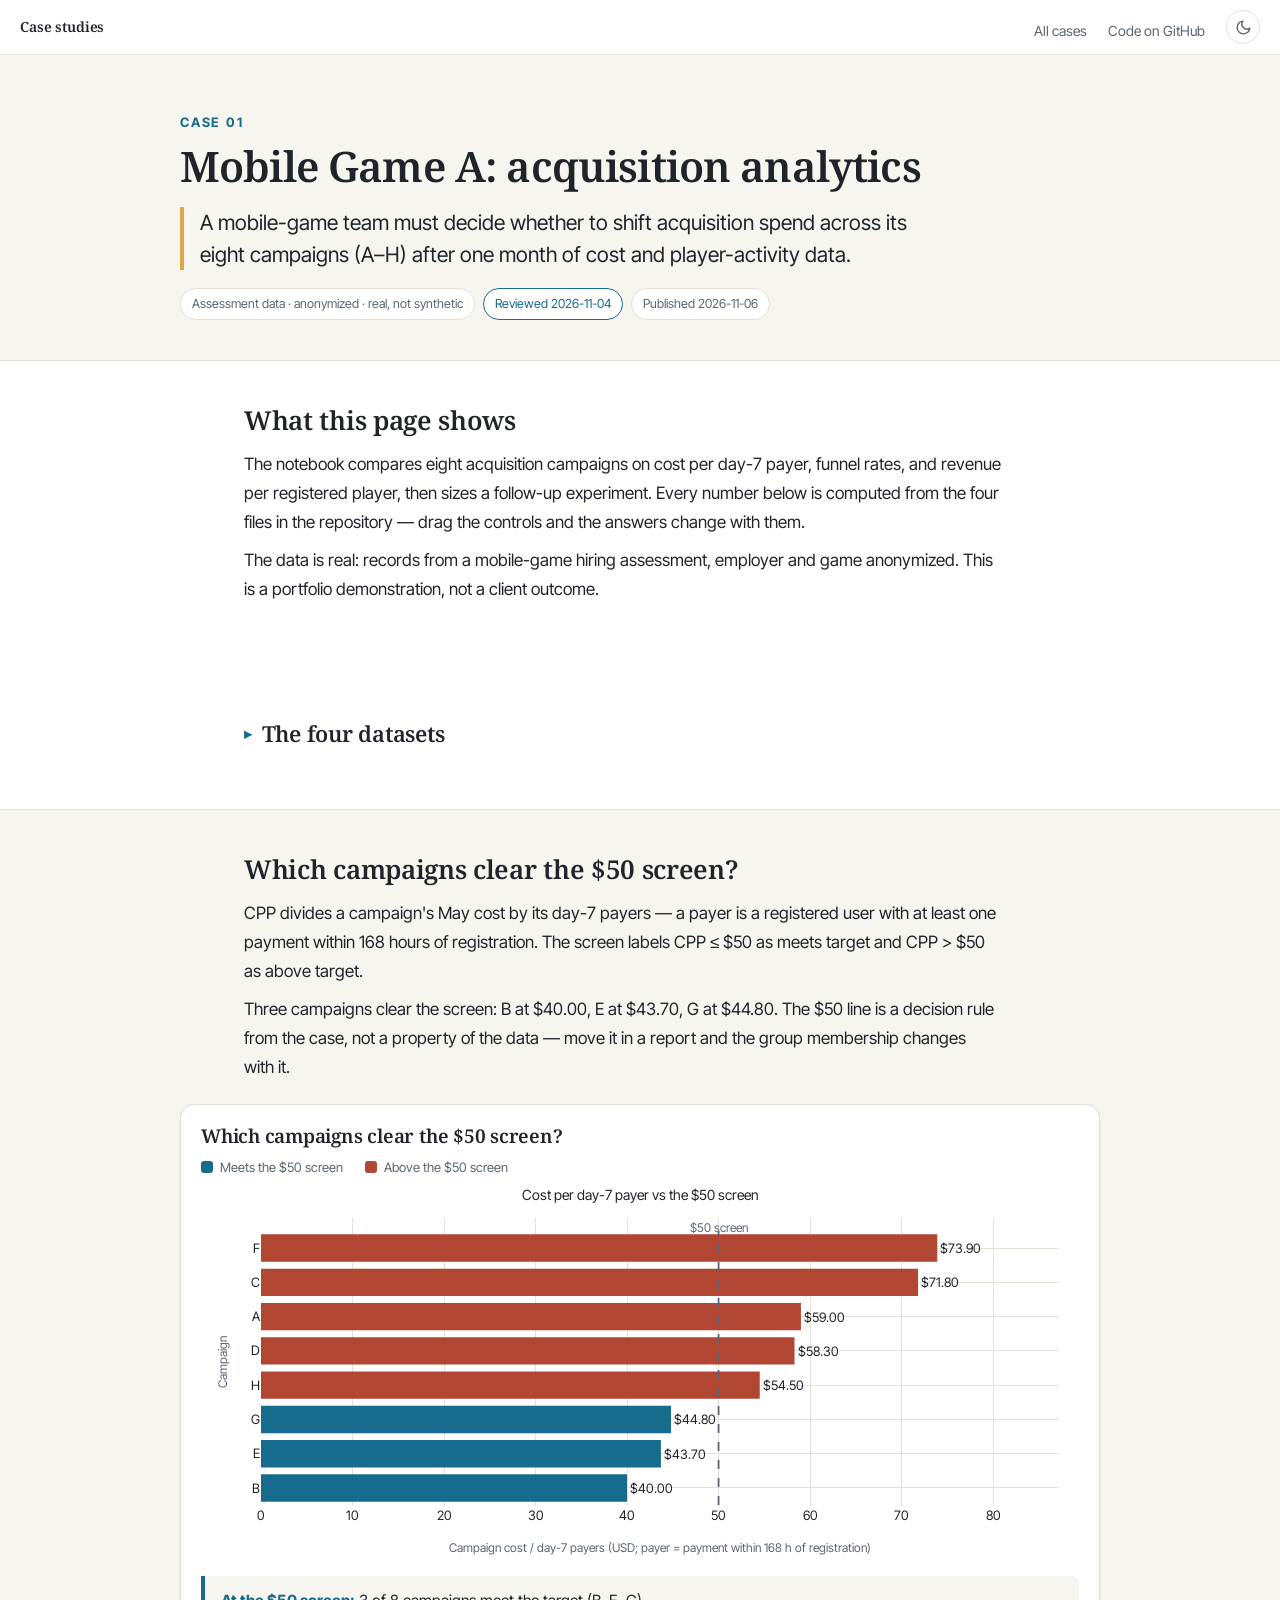
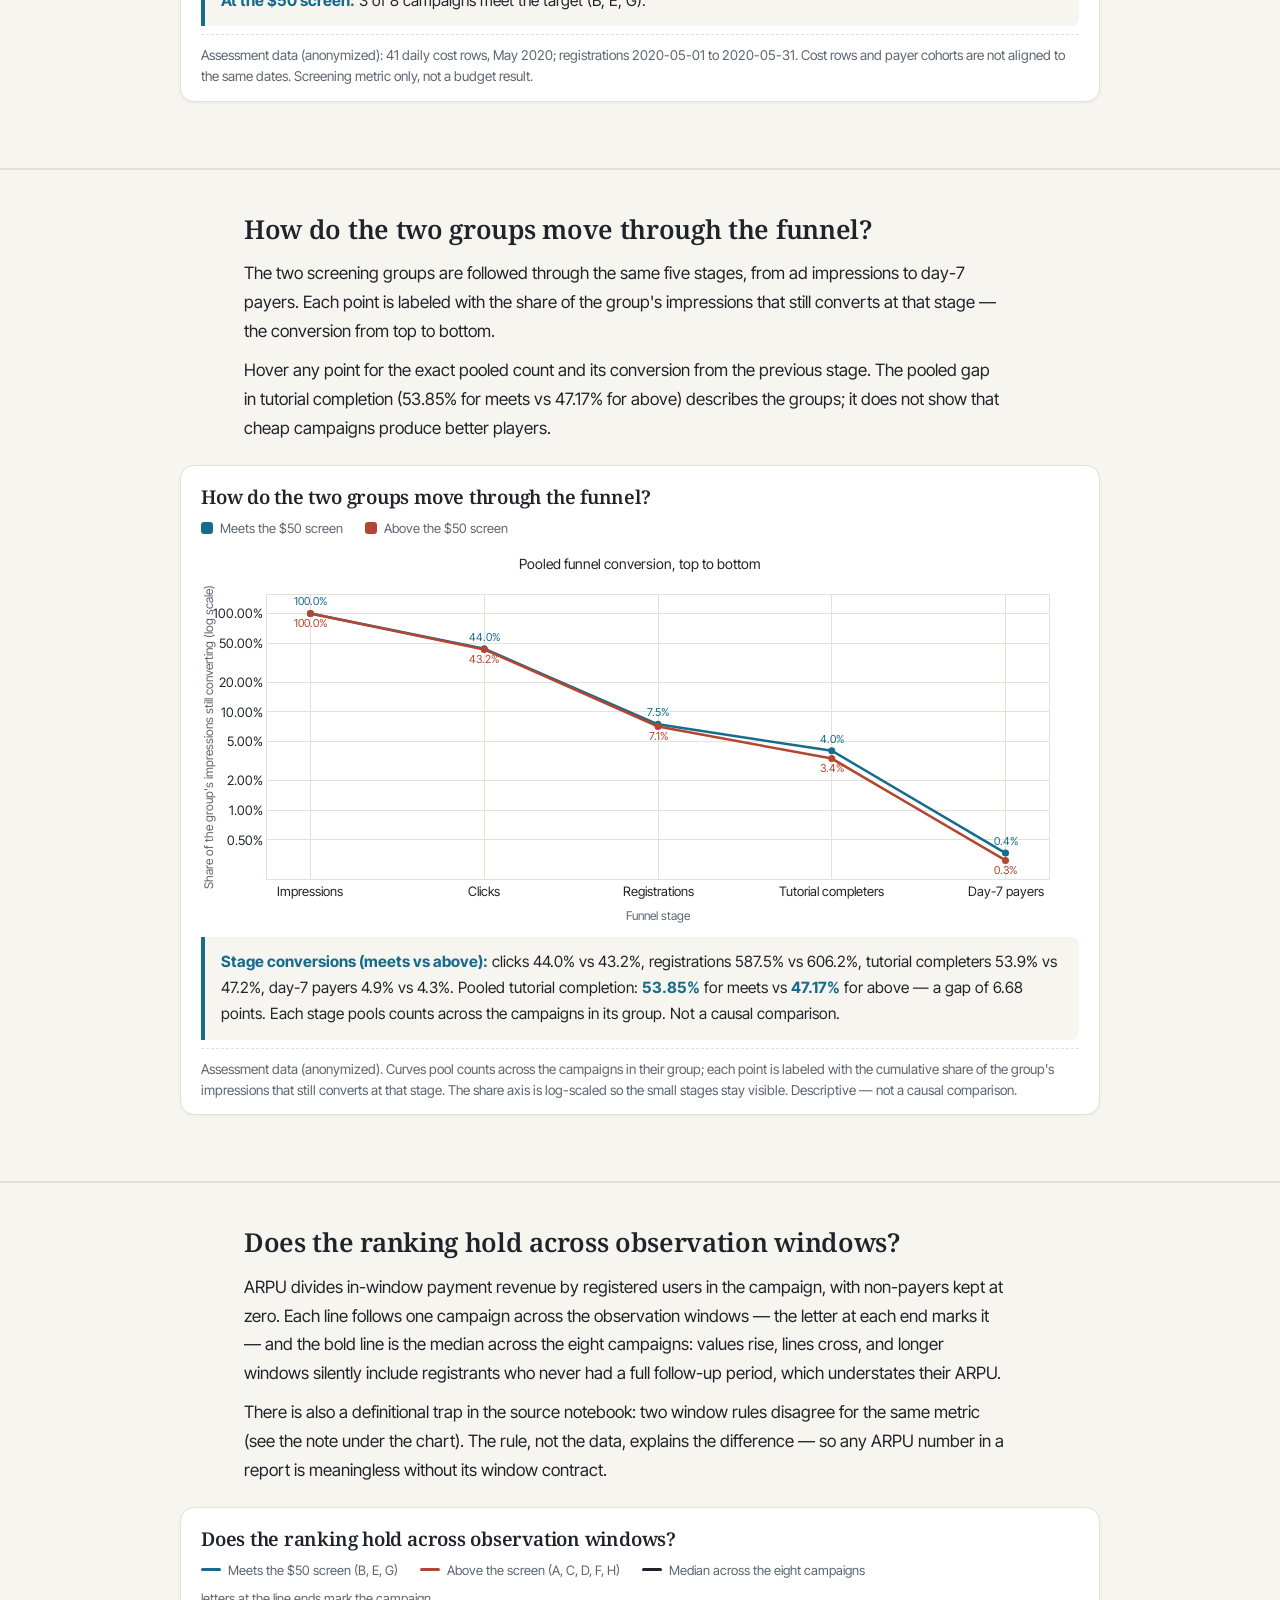
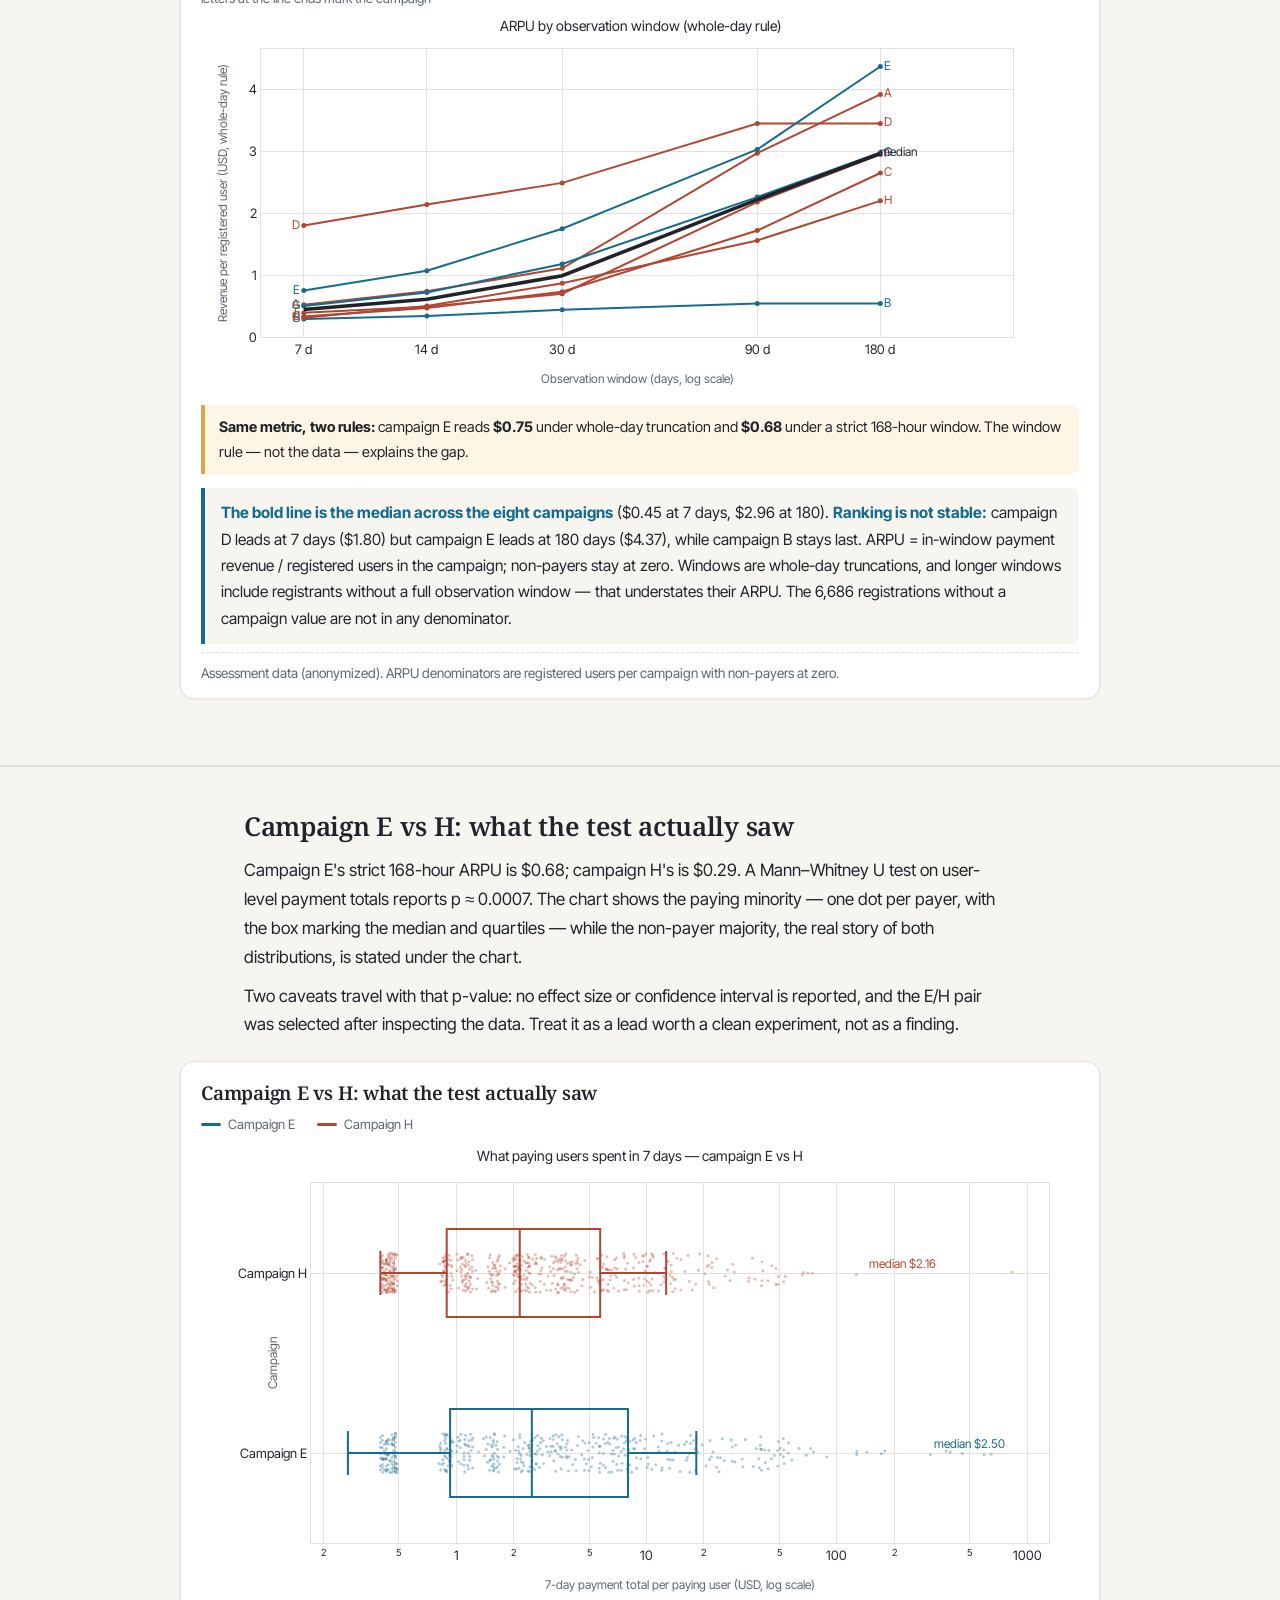
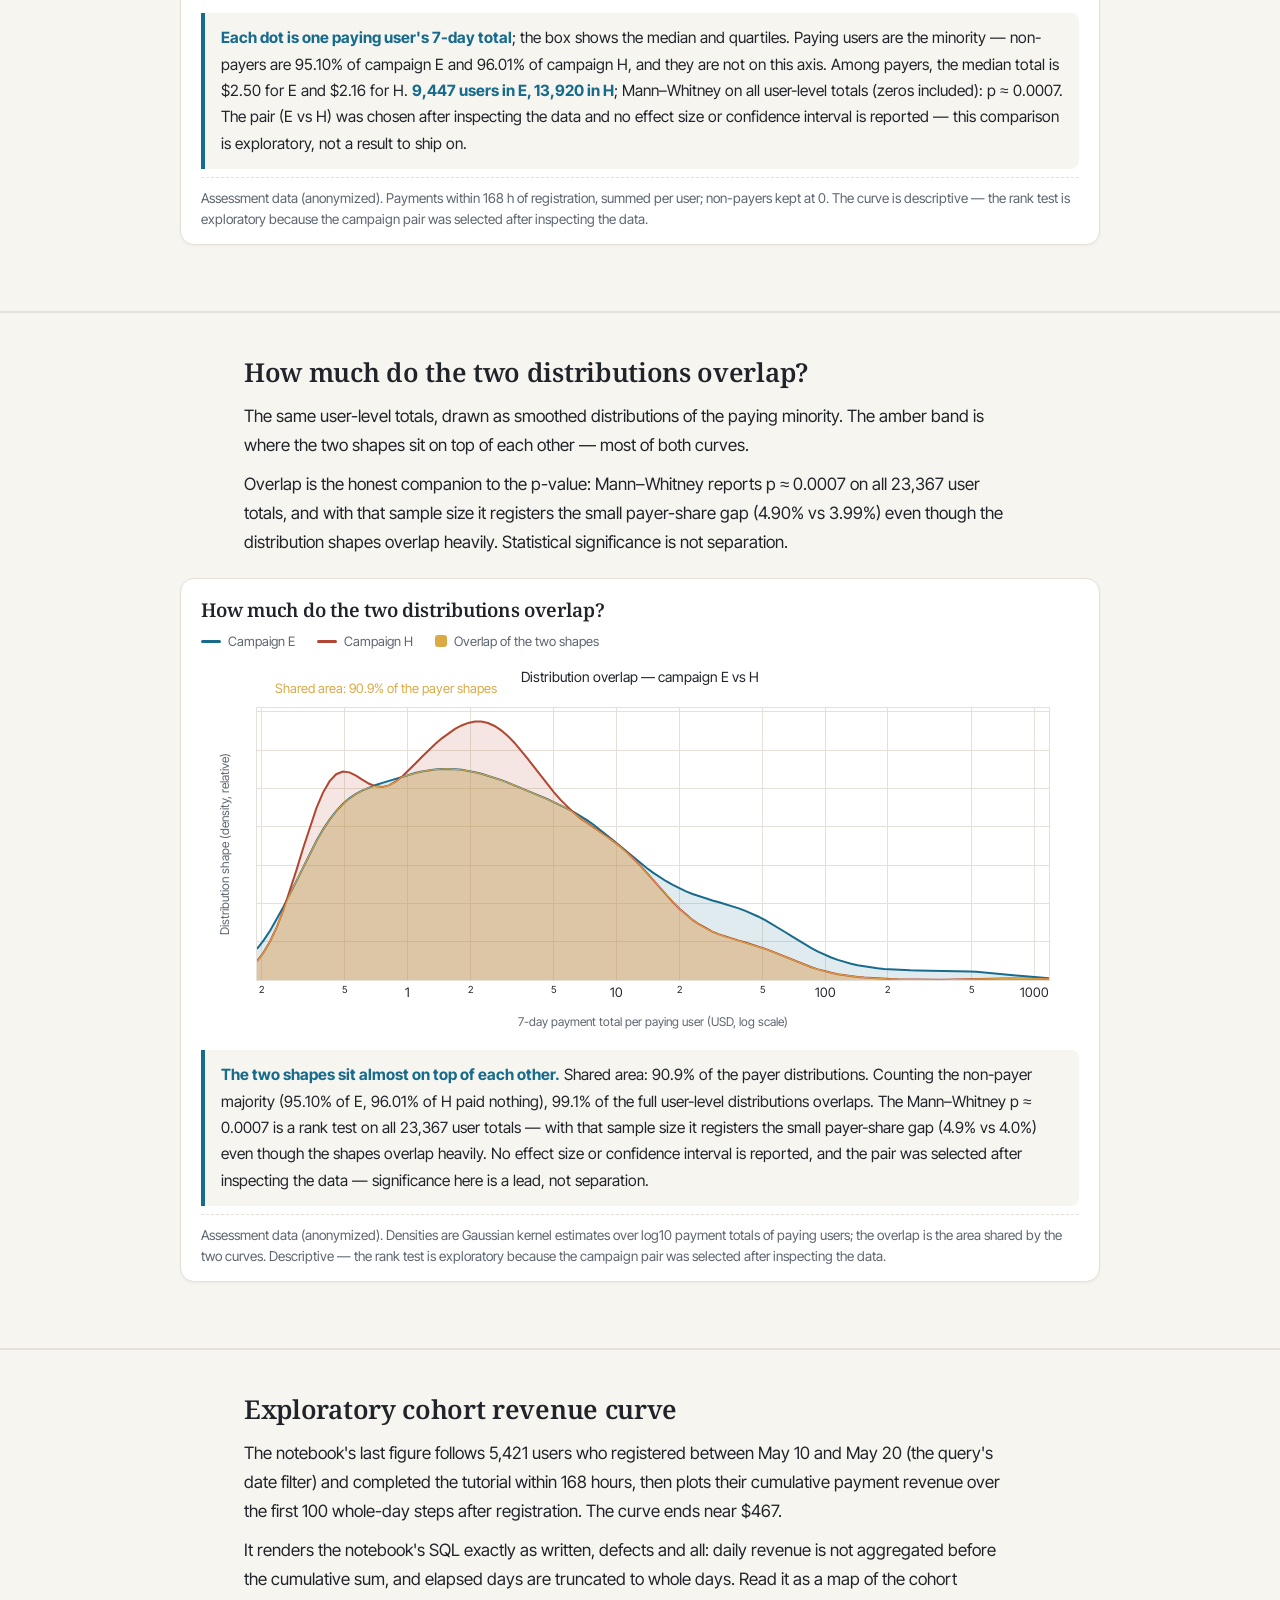
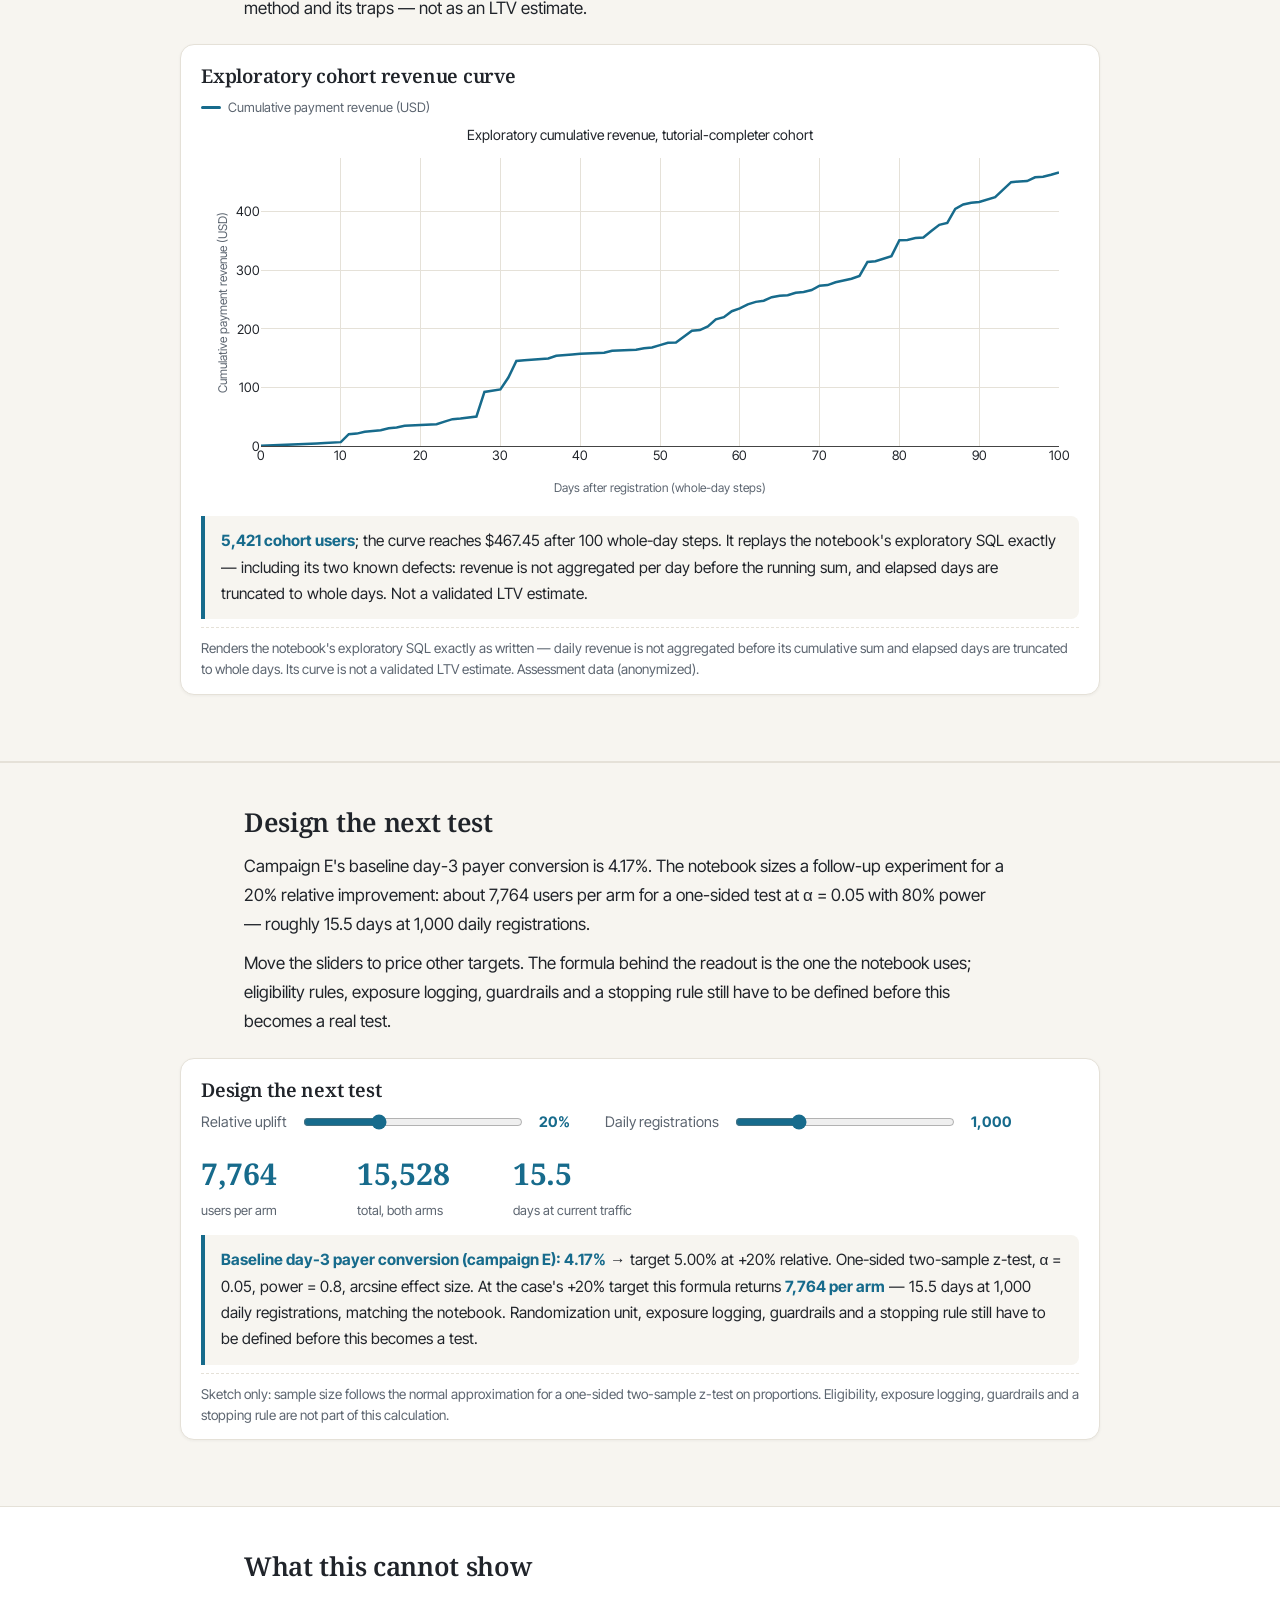
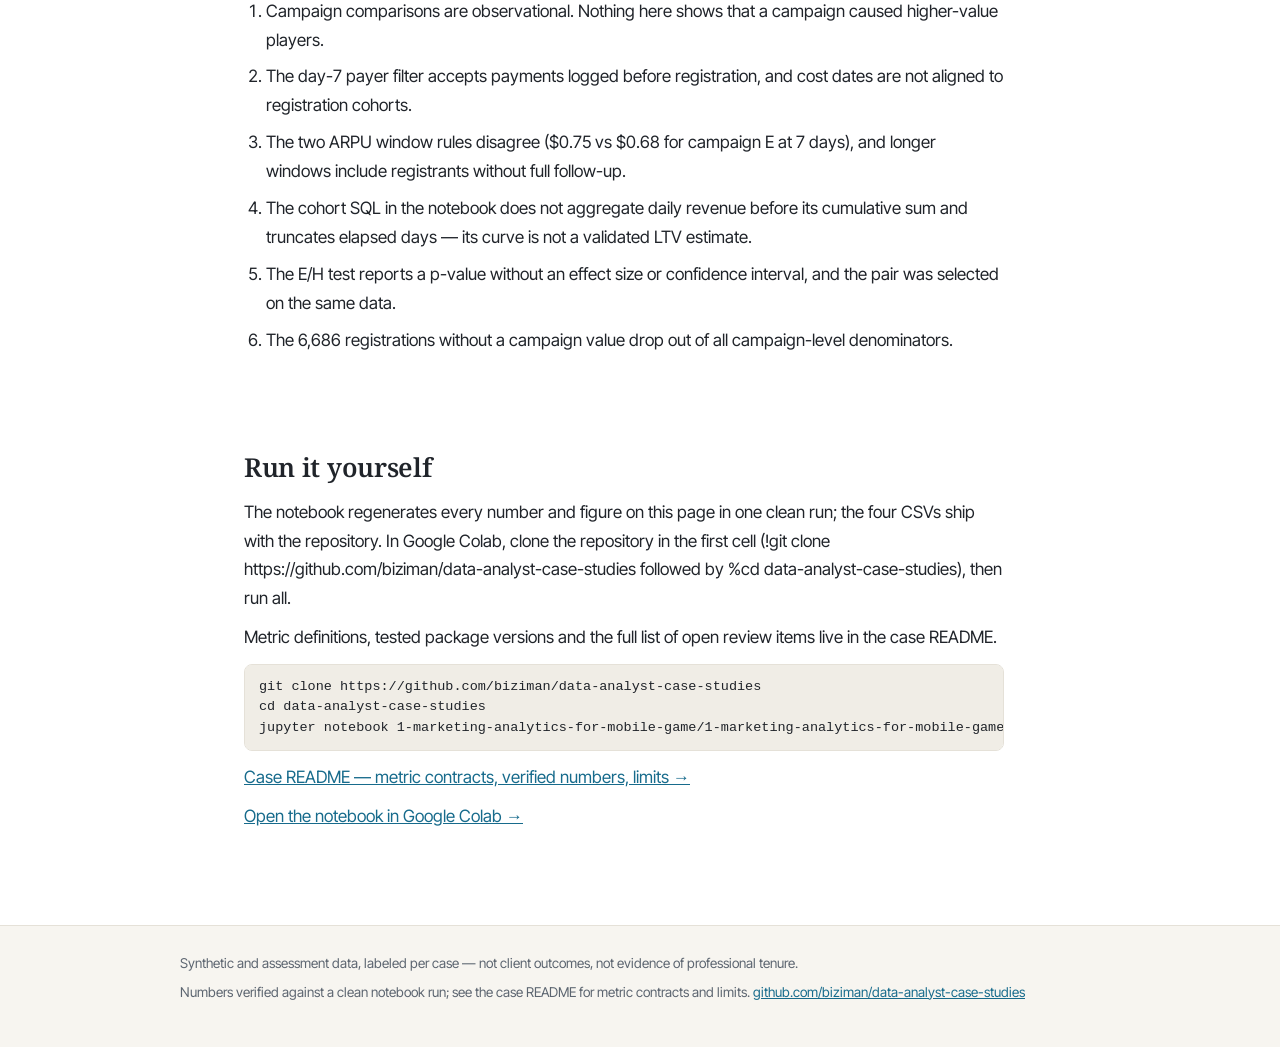
==== commit eed85b2d: "Layout tune: unbreakable title wrap, prose indent, smaller figure canvas - landing title: nbsp binds" ====
--- a/docs/cases/01-mobile-game-acquisition/index.html
+++ b/docs/cases/01-mobile-game-acquisition/index.html
@@ -43,7 +43,7 @@
       <div class="badges"><span class="badge">Assessment data · anonymized · real, not synthetic</span><span class="badge reviewed">Reviewed 2026-11-04</span><span class="badge">Published 2026-11-06</span></div>
     </div>
   </div>
-<section class="band"><div class="wrap prose"><h2>What this page shows</h2><p>The notebook compares eight acquisition campaigns on cost per day-7 payer, funnel rates, and revenue per registered player, then sizes a follow-up experiment. Every number below is computed from the four files in the repository — drag the controls and the answers change with them.</p><p>The data is real: records from a mobile-game hiring assessment, employer and game anonymized. This is a portfolio demonstration, not a client outcome.</p></div></section>
+<section class="band"><div class="wrap"><div class="prose"><h2>What this page shows</h2><p>The notebook compares eight acquisition campaigns on cost per day-7 payer, funnel rates, and revenue per registered player, then sizes a follow-up experiment. Every number below is computed from the four files in the repository — drag the controls and the answers change with them.</p><p>The data is real: records from a mobile-game hiring assessment, employer and game anonymized. This is a portfolio demonstration, not a client outcome.</p></div></div></section>
 <section class="band"><div class="wrap"><details class="spoiler"><summary>The four datasets</summary><table class="data"><thead><tr><th>File</th><th>One row per</th><th>Size and coverage</th></tr></thead><tbody><tr><td>registration.csv</td><td>registration</td><td>43,830 rows; 6,686 without a campaign value</td></tr><tr><td>payment.csv</td><td>payment</td><td>29,444 rows; through 2020-12-31</td></tr><tr><td>tutorial.csv</td><td>tutorial completion</td><td>21,299 rows</td></tr><tr><td>ad_data.csv</td><td>campaign-day</td><td>41 rows; May 2020</td></tr></tbody></table></details></div></section>
 <section class="band alt"><div class="wrap"><div class="prose"><h2>Which campaigns clear the $50 screen?</h2><p>CPP divides a campaign&#x27;s May cost by its day-7 payers — a payer is a registered user with at least one payment within 168 hours of registration. The screen labels CPP ≤ $50 as meets target and CPP &gt; $50 as above target.</p><p>Three campaigns clear the screen: B at $40.00, E at $43.70, G at $44.80. The $50 line is a decision rule from the case, not a property of the data — move it in a report and the group membership changes with it.</p></div>
   <div class="card">
@@ -150,10 +150,10 @@
       one-sided two-sample z-test on proportions. Eligibility, exposure logging, guardrails
       and a stopping rule are not part of this calculation.</div>
   </div></div></section>
-<section class="band"><div class="wrap prose"><h2>What this cannot show</h2><ol class='limits'><li>Campaign comparisons are observational. Nothing here shows that a campaign caused higher-value players.</li><li>The day-7 payer filter accepts payments logged before registration, and cost dates are not aligned to registration cohorts.</li><li>The two ARPU window rules disagree ($0.75 vs $0.68 for campaign E at 7 days), and longer windows include registrants without full follow-up.</li><li>The cohort SQL in the notebook does not aggregate daily revenue before its cumulative sum and truncates elapsed days — its curve is not a validated LTV estimate.</li><li>The E/H test reports a p-value without an effect size or confidence interval, and the pair was selected on the same data.</li><li>The 6,686 registrations without a campaign value drop out of all campaign-level denominators.</li></ol></div></section>
-<section class="band"><div class="wrap prose"><h2>Run it yourself</h2><p>The notebook regenerates every number and figure on this page in one clean run; the four CSVs ship with the repository. In Google Colab, clone the repository in the first cell (!git clone https://github.com/biziman/data-analyst-case-studies followed by %cd data-analyst-case-studies), then run all.</p><p>Metric definitions, tested package versions and the full list of open review items live in the case README.</p><pre class='code'>git clone https://github.com/biziman/data-analyst-case-studies
+<section class="band"><div class="wrap"><div class="prose"><h2>What this cannot show</h2><ol class='limits'><li>Campaign comparisons are observational. Nothing here shows that a campaign caused higher-value players.</li><li>The day-7 payer filter accepts payments logged before registration, and cost dates are not aligned to registration cohorts.</li><li>The two ARPU window rules disagree ($0.75 vs $0.68 for campaign E at 7 days), and longer windows include registrants without full follow-up.</li><li>The cohort SQL in the notebook does not aggregate daily revenue before its cumulative sum and truncates elapsed days — its curve is not a validated LTV estimate.</li><li>The E/H test reports a p-value without an effect size or confidence interval, and the pair was selected on the same data.</li><li>The 6,686 registrations without a campaign value drop out of all campaign-level denominators.</li></ol></div></div></section>
+<section class="band"><div class="wrap"><div class="prose"><h2>Run it yourself</h2><p>The notebook regenerates every number and figure on this page in one clean run; the four CSVs ship with the repository. In Google Colab, clone the repository in the first cell (!git clone https://github.com/biziman/data-analyst-case-studies followed by %cd data-analyst-case-studies), then run all.</p><p>Metric definitions, tested package versions and the full list of open review items live in the case README.</p><pre class='code'>git clone https://github.com/biziman/data-analyst-case-studies
 cd data-analyst-case-studies
-jupyter notebook 1-marketing-analytics-for-mobile-game/1-marketing-analytics-for-mobile-game.ipynb</pre><p><a href="https://github.com/biziman/data-analyst-case-studies/blob/main/1-marketing-analytics-for-mobile-game/README.md">Case README — metric contracts, verified numbers, limits →</a></p><p><a href="https://colab.research.google.com/github/biziman/data-analyst-case-studies/blob/main/1-marketing-analytics-for-mobile-game/1-marketing-analytics-for-mobile-game.ipynb">Open the notebook in Google Colab →</a></p></div></section>
+jupyter notebook 1-marketing-analytics-for-mobile-game/1-marketing-analytics-for-mobile-game.ipynb</pre><p><a href="https://github.com/biziman/data-analyst-case-studies/blob/main/1-marketing-analytics-for-mobile-game/README.md">Case README — metric contracts, verified numbers, limits →</a></p><p><a href="https://colab.research.google.com/github/biziman/data-analyst-case-studies/blob/main/1-marketing-analytics-for-mobile-game/1-marketing-analytics-for-mobile-game.ipynb">Open the notebook in Google Colab →</a></p></div></div></section>
 <footer class="site">
   <div class="wrap">
     <div>Synthetic and assessment data, labeled per case — not client outcomes, not evidence of professional tenure.</div>
--- a/docs/assets/style.css
+++ b/docs/assets/style.css
@@ -52,7 +52,8 @@
   --on-teal: #ffffff;
   --shadow: rgba(32, 36, 42, 0.05);
   --maxprose: 760px;
-  --maxfig: 1120px;
+  --prose-indent: 64px;
+  --maxfig: 960px;
 }
 
 /* Dark theme: set on <html data-theme="dark"> by the head snippet in the
@@ -141,7 +142,9 @@
 
 /* ---------- layout ---------- */
 .wrap { max-width: var(--maxfig); margin: 0 auto; padding: 0 20px; }
-.prose { max-width: var(--maxprose); margin-left: 0; margin-right: 0; }
+/* Text blocks sit slightly right of the block/graph left edge — halfway to
+   centering the prose measure inside the content column. */
+.prose { max-width: var(--maxprose); margin-left: var(--prose-indent); margin-right: 0; }
 
 section.band { padding: 44px 0; }
 section.band.alt { background: var(--sand); border-top: 1px solid var(--line); border-bottom: 1px solid var(--line); }
@@ -236,7 +239,7 @@
   font-size: 15px; margin: 18px 0;
 }
 
-details.spoiler { margin: 18px 0; }
+details.spoiler { margin: 18px 0 18px var(--prose-indent); }
 details.spoiler summary {
   display: flex; align-items: center; gap: 10px; cursor: pointer; list-style: none;
   font-family: "Noto Serif", Georgia, "Iowan Old Style", "Times New Roman", serif;
@@ -294,4 +297,5 @@
   .hero .decision { font-size: 18px; }
   .readout .stat .num { font-size: 24px; }
   .controls input[type="range"] { width: 160px; }
-}
+  .prose, details.spoiler { margin-left: 0; }
+}
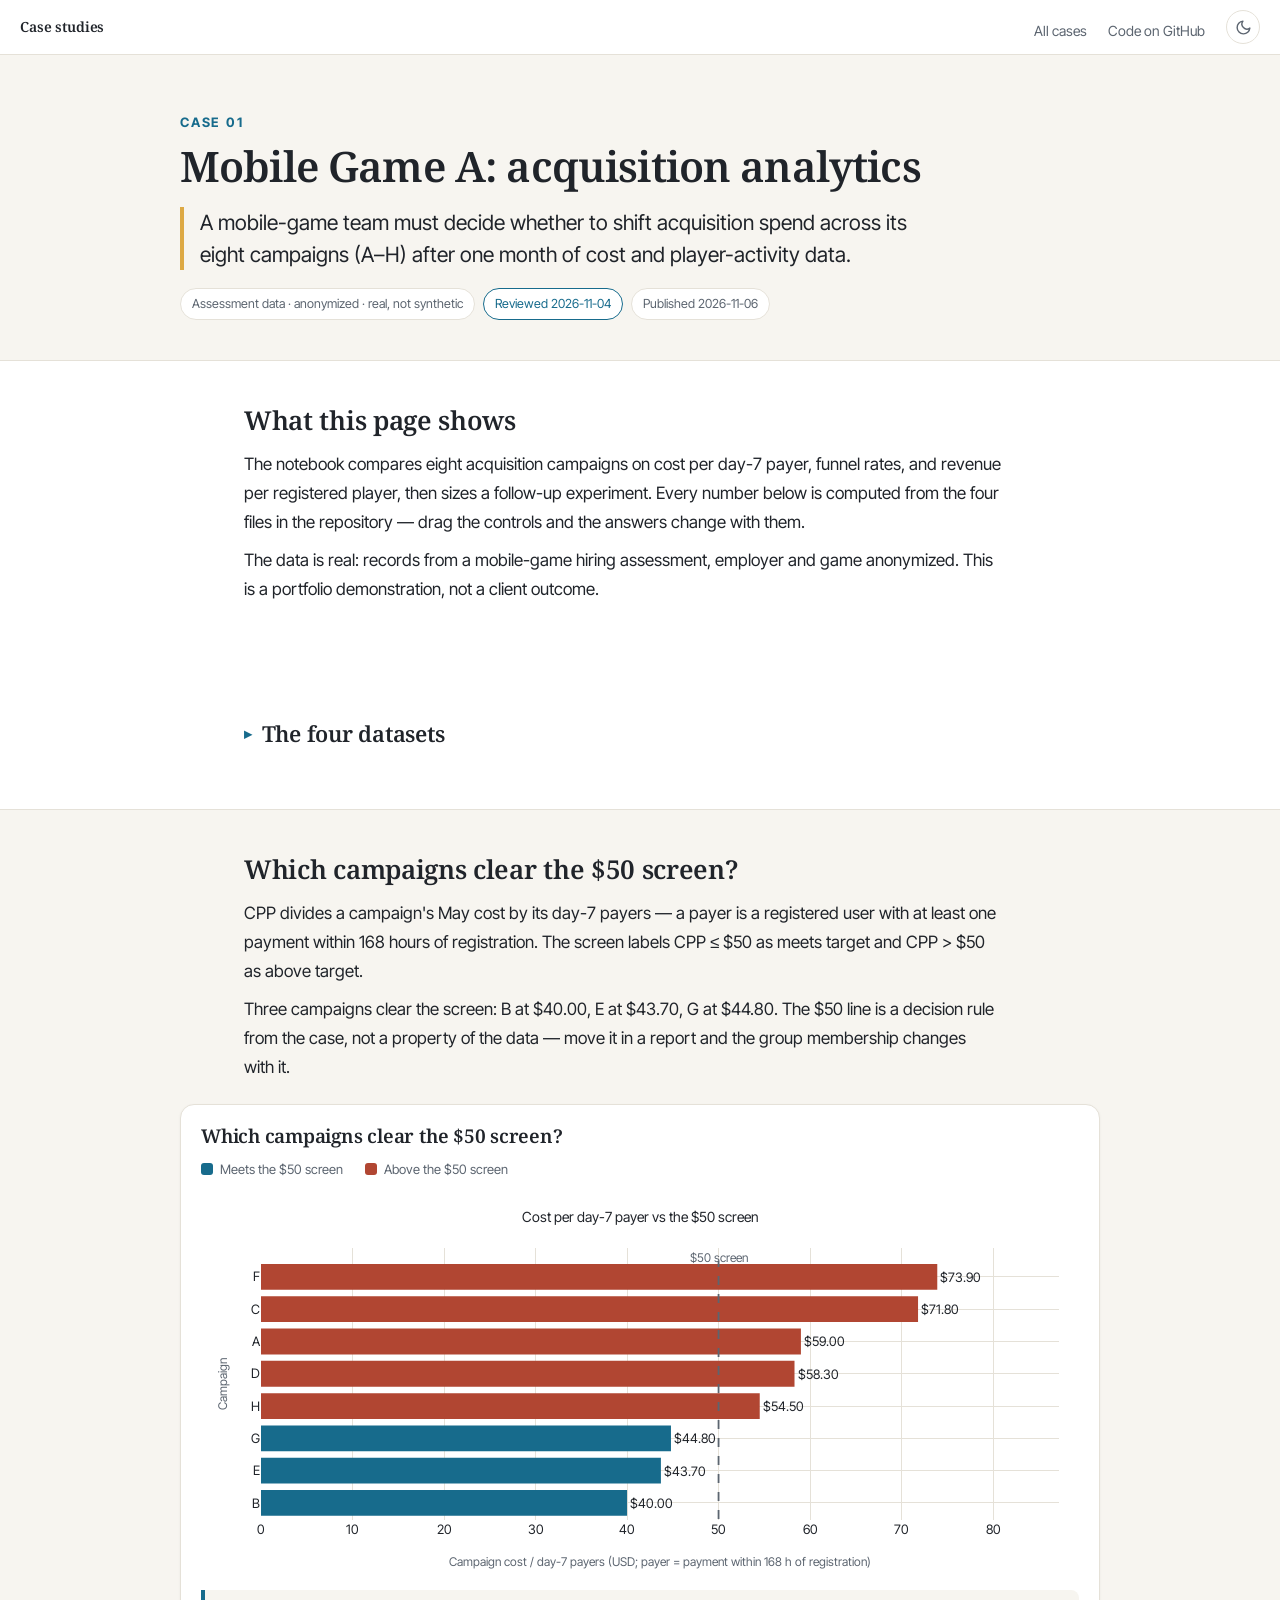
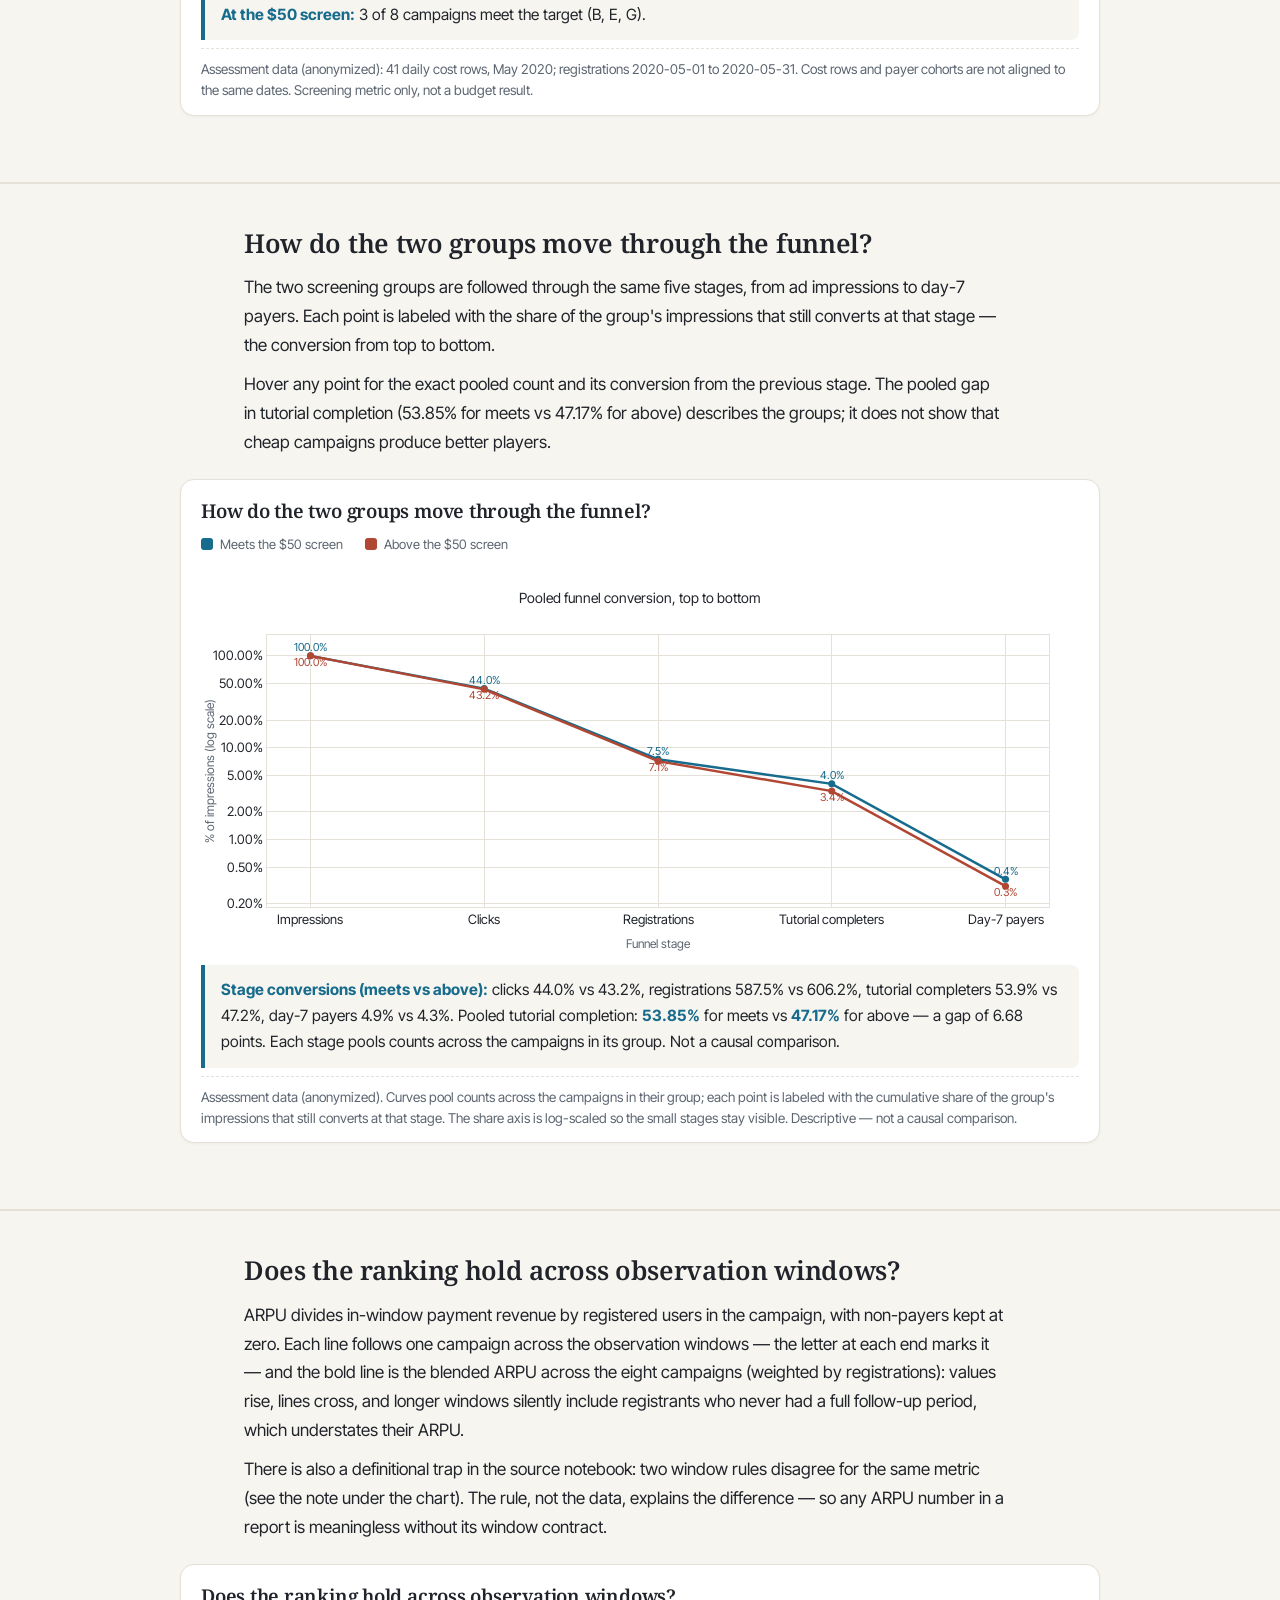
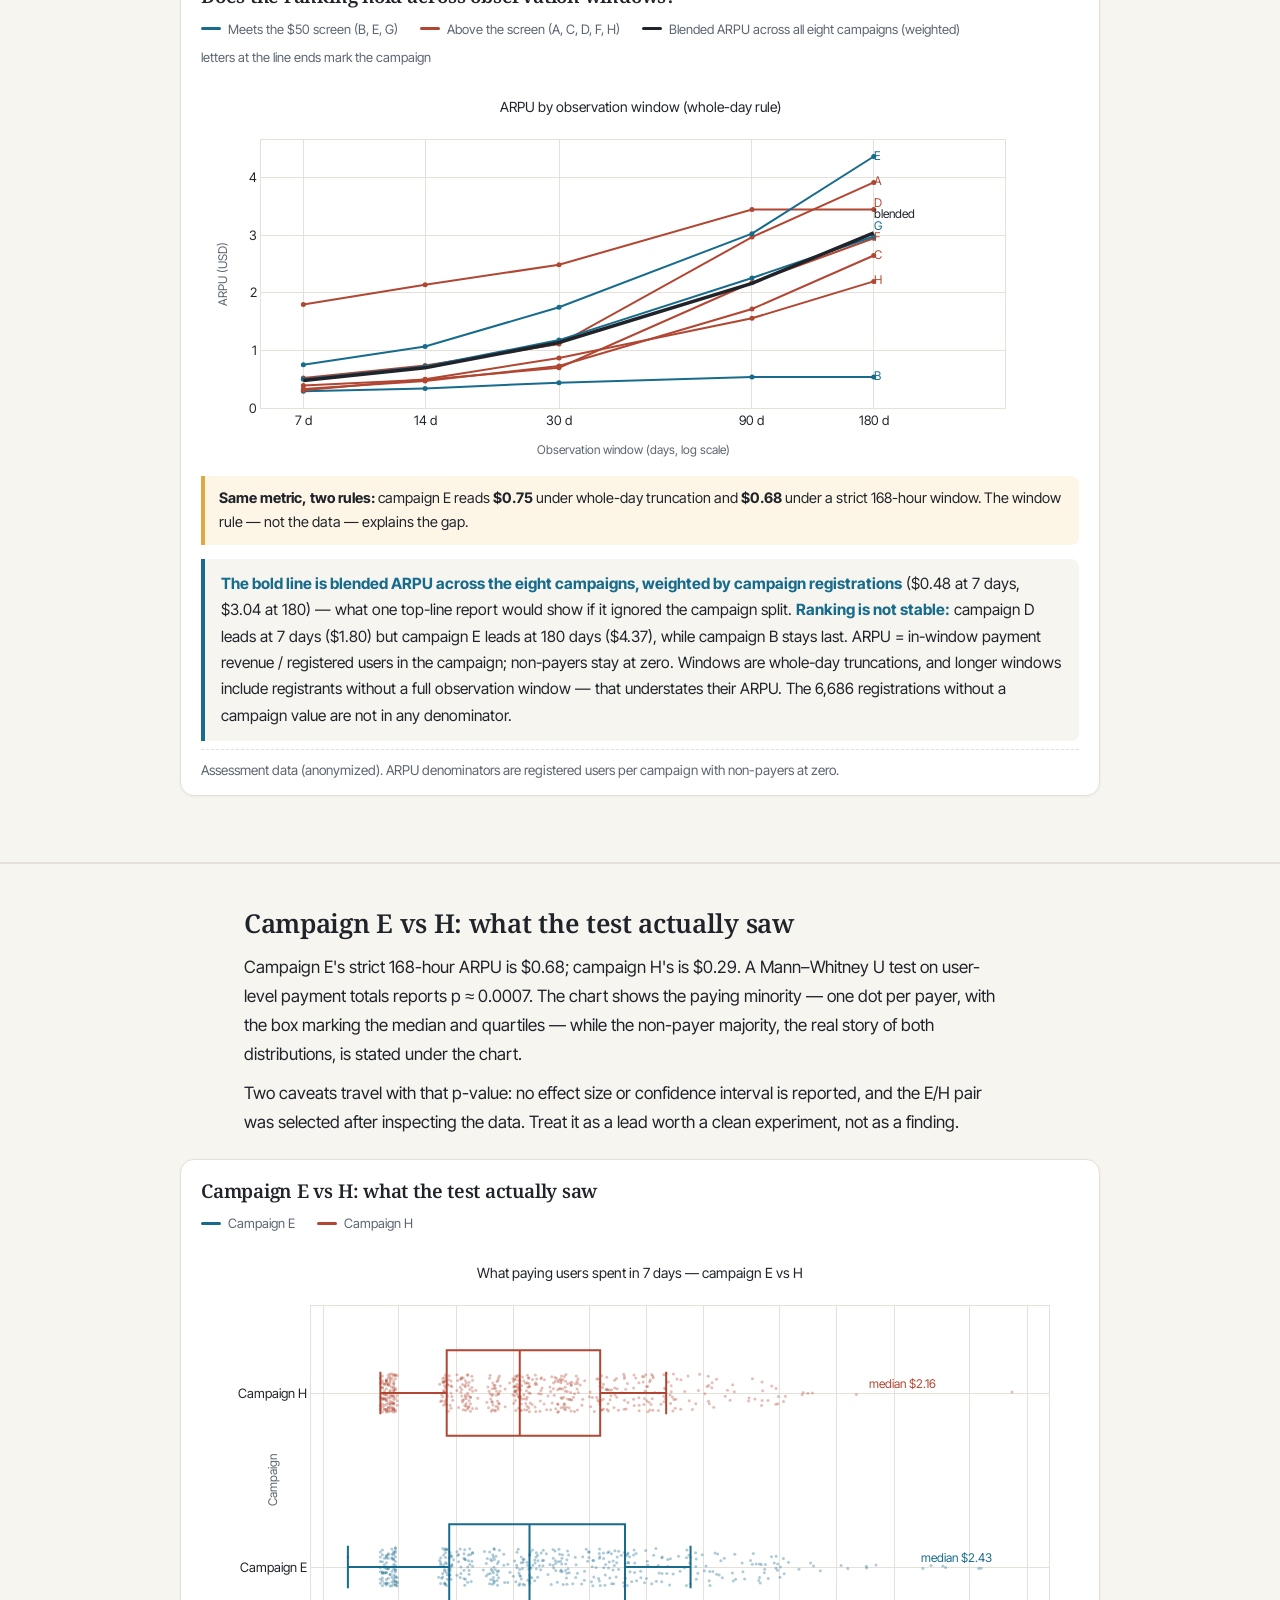
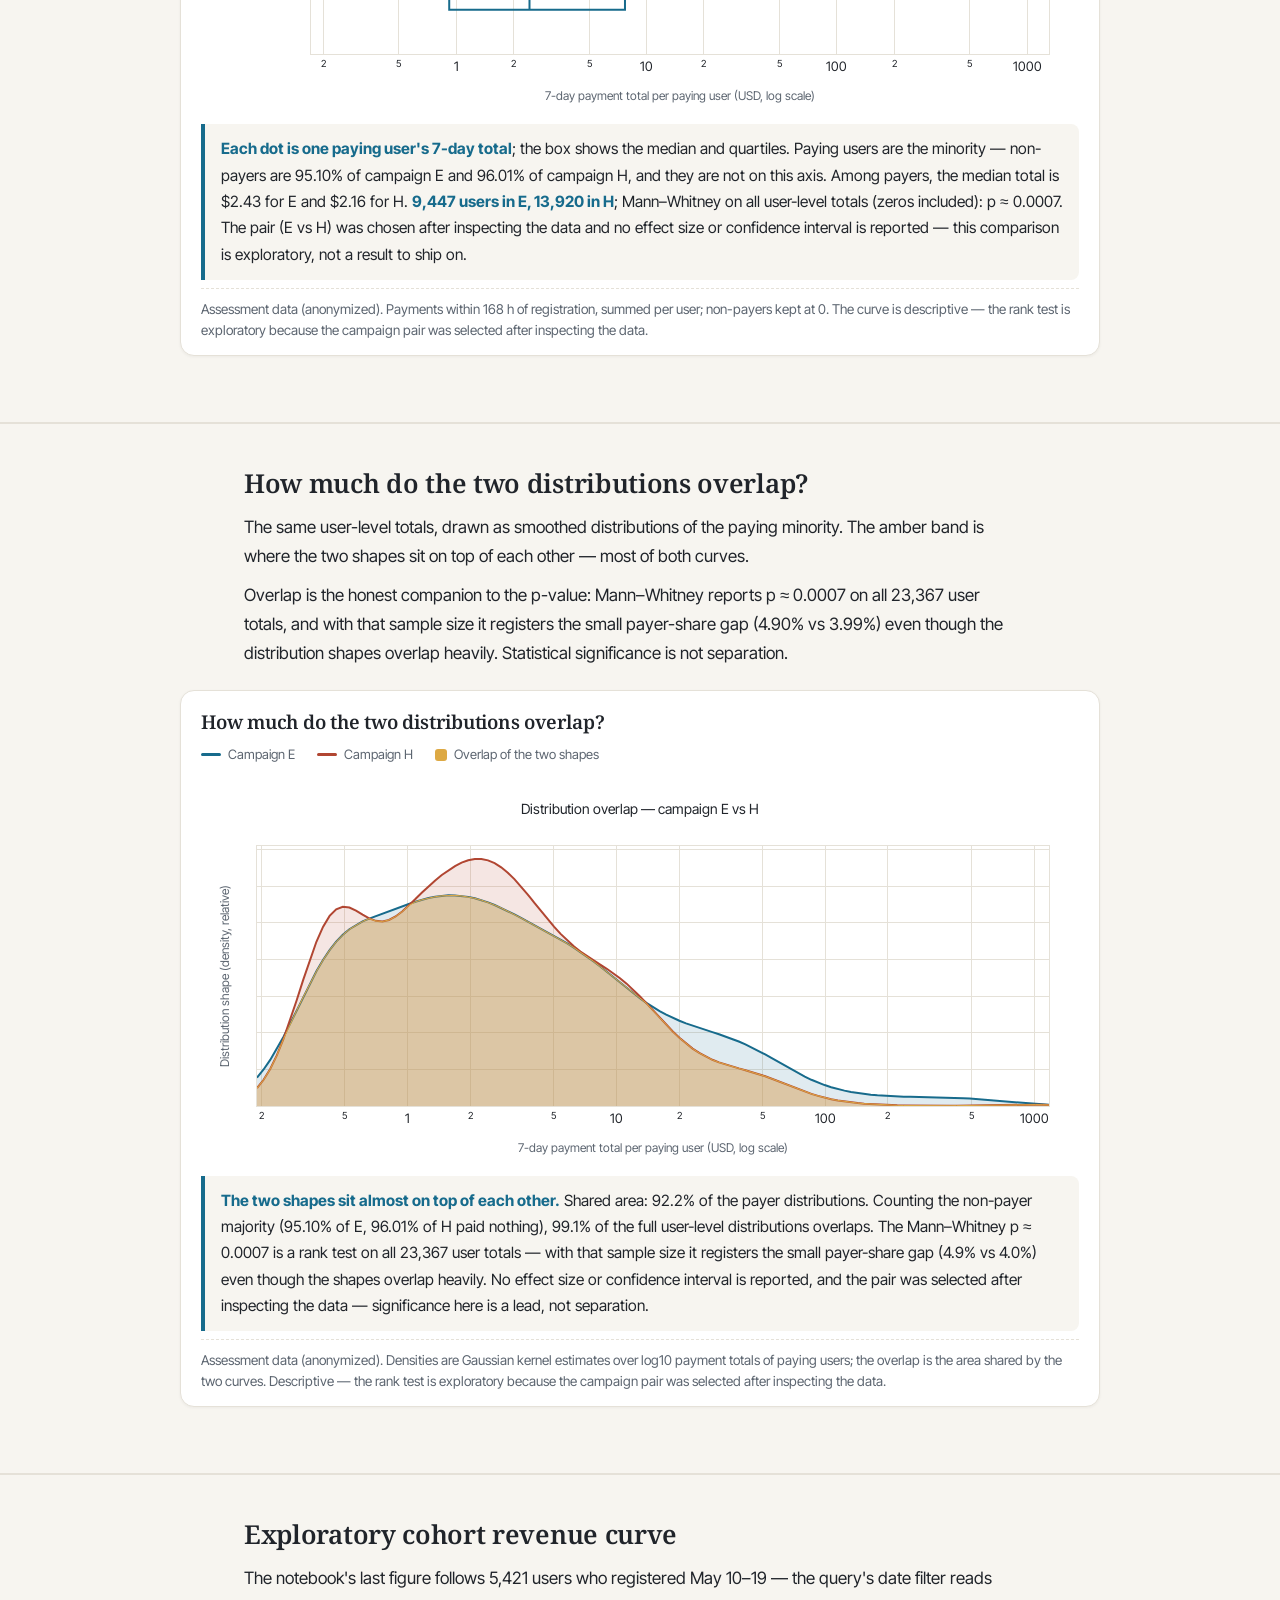
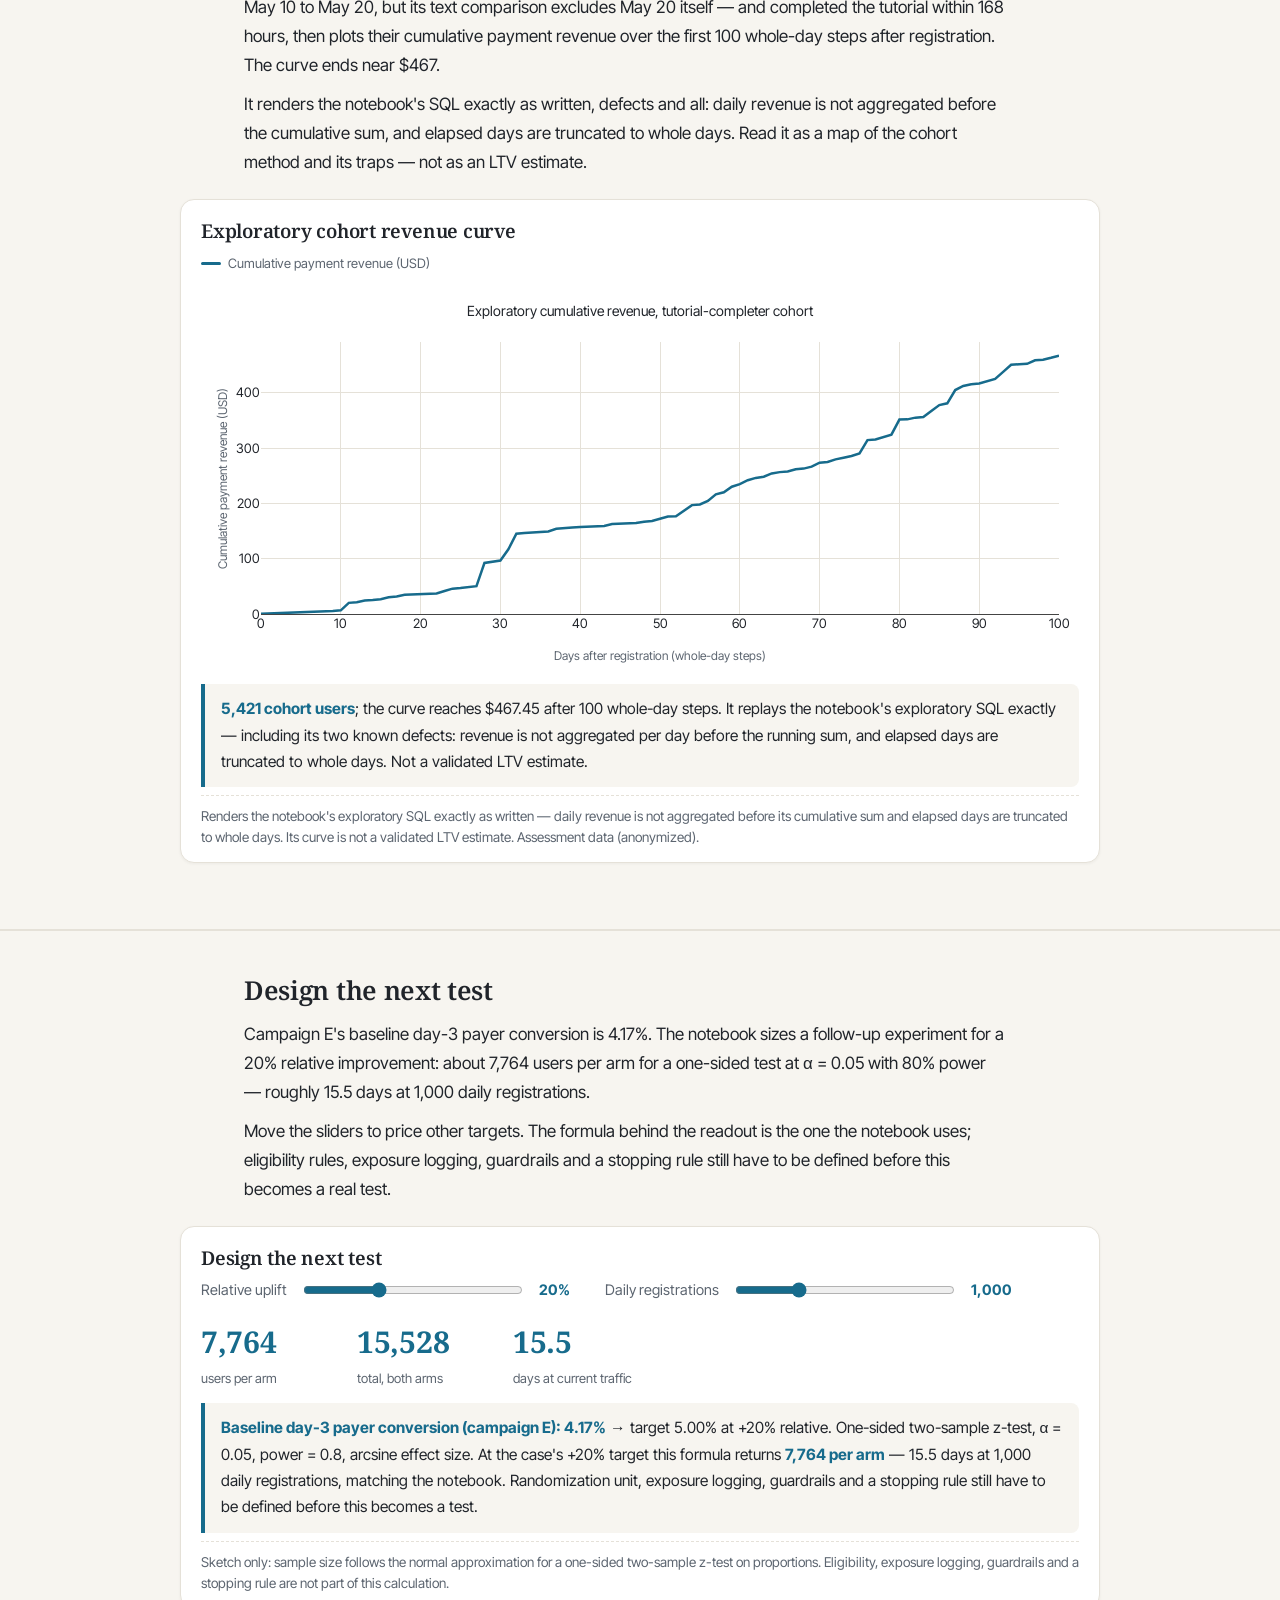
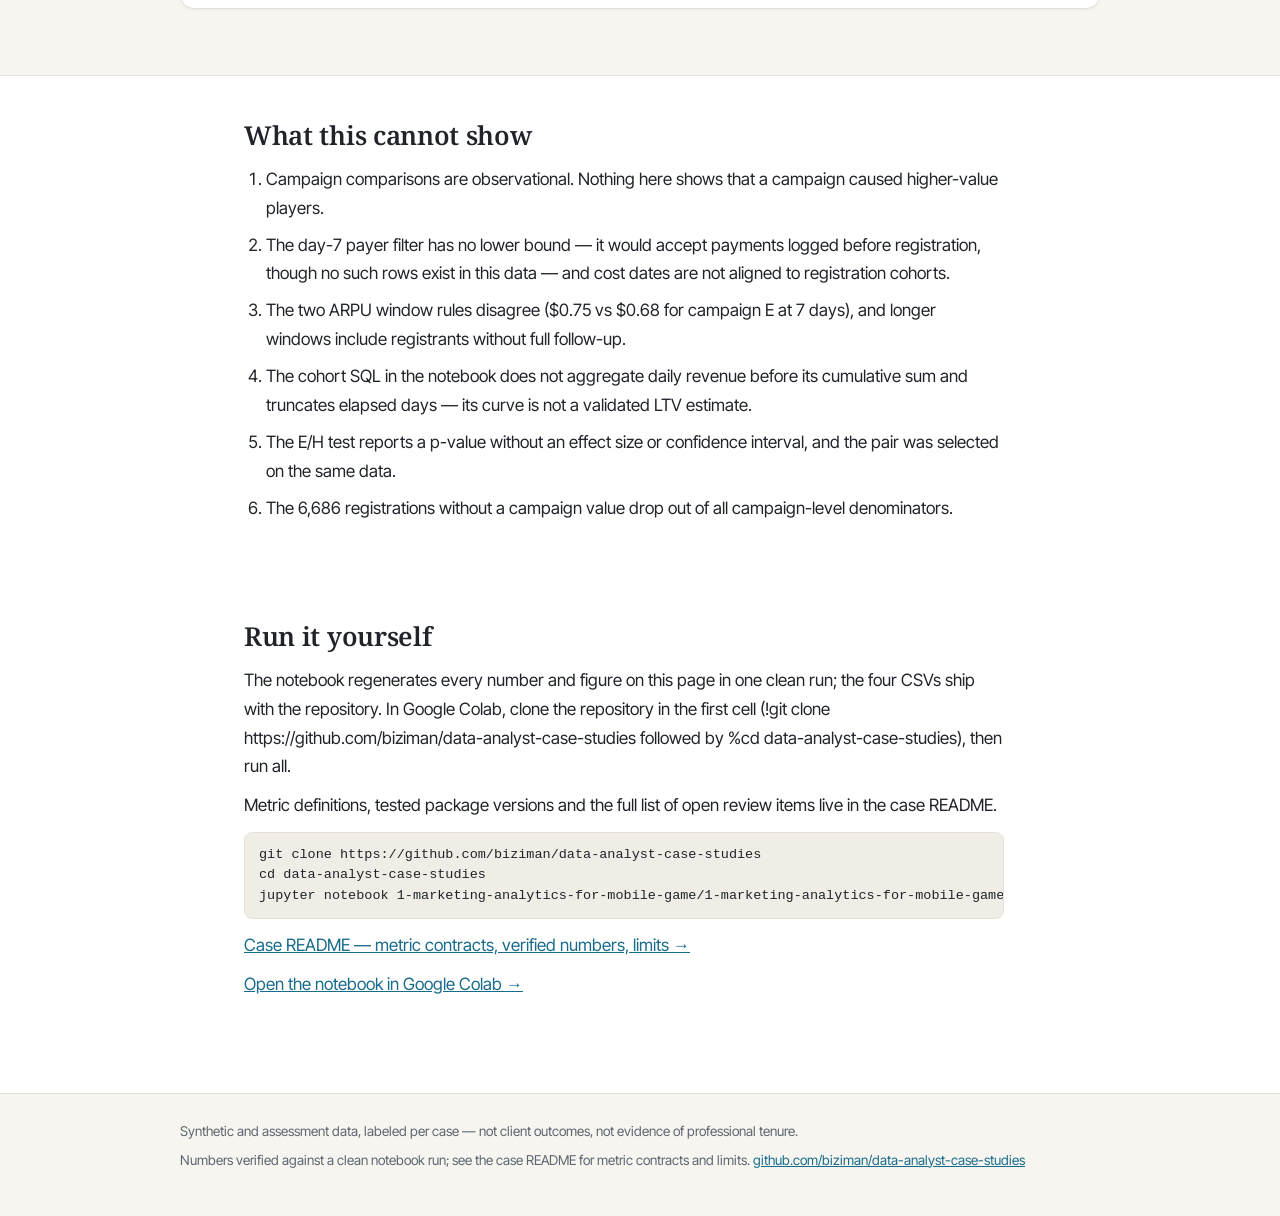
==== commit b48a97b7: "Fact-proof pass, notebook sync, blended ARPU, overlap annotation removal - extraction asserts 38 pag" ====
--- a/docs/cases/01-mobile-game-acquisition/index.html
+++ b/docs/cases/01-mobile-game-acquisition/index.html
@@ -72,13 +72,13 @@
       that still converts at that stage. The share axis is log-scaled so the small stages stay
       visible. Descriptive — not a causal comparison.</div>
   </div></div></section>
-<section class="band alt"><div class="wrap"><div class="prose"><h2>Does the ranking hold across observation windows?</h2><p>ARPU divides in-window payment revenue by registered users in the campaign, with non-payers kept at zero. Each line follows one campaign across the observation windows — the letter at each end marks it — and the bold line is the median across the eight campaigns: values rise, lines cross, and longer windows silently include registrants who never had a full follow-up period, which understates their ARPU.</p><p>There is also a definitional trap in the source notebook: two window rules disagree for the same metric (see the note under the chart). The rule, not the data, explains the difference — so any ARPU number in a report is meaningless without its window contract.</p></div>
+<section class="band alt"><div class="wrap"><div class="prose"><h2>Does the ranking hold across observation windows?</h2><p>ARPU divides in-window payment revenue by registered users in the campaign, with non-payers kept at zero. Each line follows one campaign across the observation windows — the letter at each end marks it — and the bold line is the blended ARPU across the eight campaigns (weighted by registrations): values rise, lines cross, and longer windows silently include registrants who never had a full follow-up period, which understates their ARPU.</p><p>There is also a definitional trap in the source notebook: two window rules disagree for the same metric (see the note under the chart). The rule, not the data, explains the difference — so any ARPU number in a report is meaningless without its window contract.</p></div>
   <div class="card">
     <h3>Does the ranking hold across observation windows?</h3>
     <div class="key">
       <span class="item"><span class="line" style="--c: var(--teal)"></span> Meets the $50 screen (B, E, G)</span>
       <span class="item"><span class="line" style="--c: var(--brick)"></span> Above the screen (A, C, D, F, H)</span>
-      <span class="item"><span class="line" style="--c: var(--ink)"></span> Median across the eight campaigns</span>
+      <span class="item"><span class="line" style="--c: var(--ink)"></span> Blended ARPU across all eight campaigns (weighted)</span>
       <span class="item">letters at the line ends mark the campaign</span>
     </div>
     <div id="arpu-chart" class="chart"></div>
@@ -117,7 +117,7 @@
       curves. Descriptive — the rank test is exploratory because the campaign pair was
       selected after inspecting the data.</div>
   </div></div></section>
-<section class="band alt"><div class="wrap"><div class="prose"><h2>Exploratory cohort revenue curve</h2><p>The notebook&#x27;s last figure follows 5,421 users who registered between May 10 and May 20 (the query&#x27;s date filter) and completed the tutorial within 168 hours, then plots their cumulative payment revenue over the first 100 whole-day steps after registration. The curve ends near $467.</p><p>It renders the notebook&#x27;s SQL exactly as written, defects and all: daily revenue is not aggregated before the cumulative sum, and elapsed days are truncated to whole days. Read it as a map of the cohort method and its traps — not as an LTV estimate.</p></div>
+<section class="band alt"><div class="wrap"><div class="prose"><h2>Exploratory cohort revenue curve</h2><p>The notebook&#x27;s last figure follows 5,421 users who registered May 10–19 — the query&#x27;s date filter reads May 10 to May 20, but its text comparison excludes May 20 itself — and completed the tutorial within 168 hours, then plots their cumulative payment revenue over the first 100 whole-day steps after registration. The curve ends near $467.</p><p>It renders the notebook&#x27;s SQL exactly as written, defects and all: daily revenue is not aggregated before the cumulative sum, and elapsed days are truncated to whole days. Read it as a map of the cohort method and its traps — not as an LTV estimate.</p></div>
   <div class="card">
     <h3>Exploratory cohort revenue curve</h3>
     <div class="key">
@@ -150,7 +150,7 @@
       one-sided two-sample z-test on proportions. Eligibility, exposure logging, guardrails
       and a stopping rule are not part of this calculation.</div>
   </div></div></section>
-<section class="band"><div class="wrap"><div class="prose"><h2>What this cannot show</h2><ol class='limits'><li>Campaign comparisons are observational. Nothing here shows that a campaign caused higher-value players.</li><li>The day-7 payer filter accepts payments logged before registration, and cost dates are not aligned to registration cohorts.</li><li>The two ARPU window rules disagree ($0.75 vs $0.68 for campaign E at 7 days), and longer windows include registrants without full follow-up.</li><li>The cohort SQL in the notebook does not aggregate daily revenue before its cumulative sum and truncates elapsed days — its curve is not a validated LTV estimate.</li><li>The E/H test reports a p-value without an effect size or confidence interval, and the pair was selected on the same data.</li><li>The 6,686 registrations without a campaign value drop out of all campaign-level denominators.</li></ol></div></div></section>
+<section class="band"><div class="wrap"><div class="prose"><h2>What this cannot show</h2><ol class='limits'><li>Campaign comparisons are observational. Nothing here shows that a campaign caused higher-value players.</li><li>The day-7 payer filter has no lower bound — it would accept payments logged before registration, though no such rows exist in this data — and cost dates are not aligned to registration cohorts.</li><li>The two ARPU window rules disagree ($0.75 vs $0.68 for campaign E at 7 days), and longer windows include registrants without full follow-up.</li><li>The cohort SQL in the notebook does not aggregate daily revenue before its cumulative sum and truncates elapsed days — its curve is not a validated LTV estimate.</li><li>The E/H test reports a p-value without an effect size or confidence interval, and the pair was selected on the same data.</li><li>The 6,686 registrations without a campaign value drop out of all campaign-level denominators.</li></ol></div></div></section>
 <section class="band"><div class="wrap"><div class="prose"><h2>Run it yourself</h2><p>The notebook regenerates every number and figure on this page in one clean run; the four CSVs ship with the repository. In Google Colab, clone the repository in the first cell (!git clone https://github.com/biziman/data-analyst-case-studies followed by %cd data-analyst-case-studies), then run all.</p><p>Metric definitions, tested package versions and the full list of open review items live in the case README.</p><pre class='code'>git clone https://github.com/biziman/data-analyst-case-studies
 cd data-analyst-case-studies
 jupyter notebook 1-marketing-analytics-for-mobile-game/1-marketing-analytics-for-mobile-game.ipynb</pre><p><a href="https://github.com/biziman/data-analyst-case-studies/blob/main/1-marketing-analytics-for-mobile-game/README.md">Case README — metric contracts, verified numbers, limits →</a></p><p><a href="https://colab.research.google.com/github/biziman/data-analyst-case-studies/blob/main/1-marketing-analytics-for-mobile-game/1-marketing-analytics-for-mobile-game.ipynb">Open the notebook in Google Colab →</a></p></div></div></section>
--- a/docs/assets/style.css
+++ b/docs/assets/style.css
@@ -190,7 +190,7 @@
 /* ---------- chart color keys ---------- */
 .key {
   display: flex; flex-wrap: wrap; align-items: center; gap: 6px 22px;
-  font-size: 13px; color: var(--muted); margin: 2px 0 4px;
+  font-size: 13px; color: var(--muted); margin: 10px 0 16px;
 }
 .key .item { display: inline-flex; align-items: center; gap: 7px; }
 .key .swatch { width: 12px; height: 12px; border-radius: 3px; background: var(--c); }
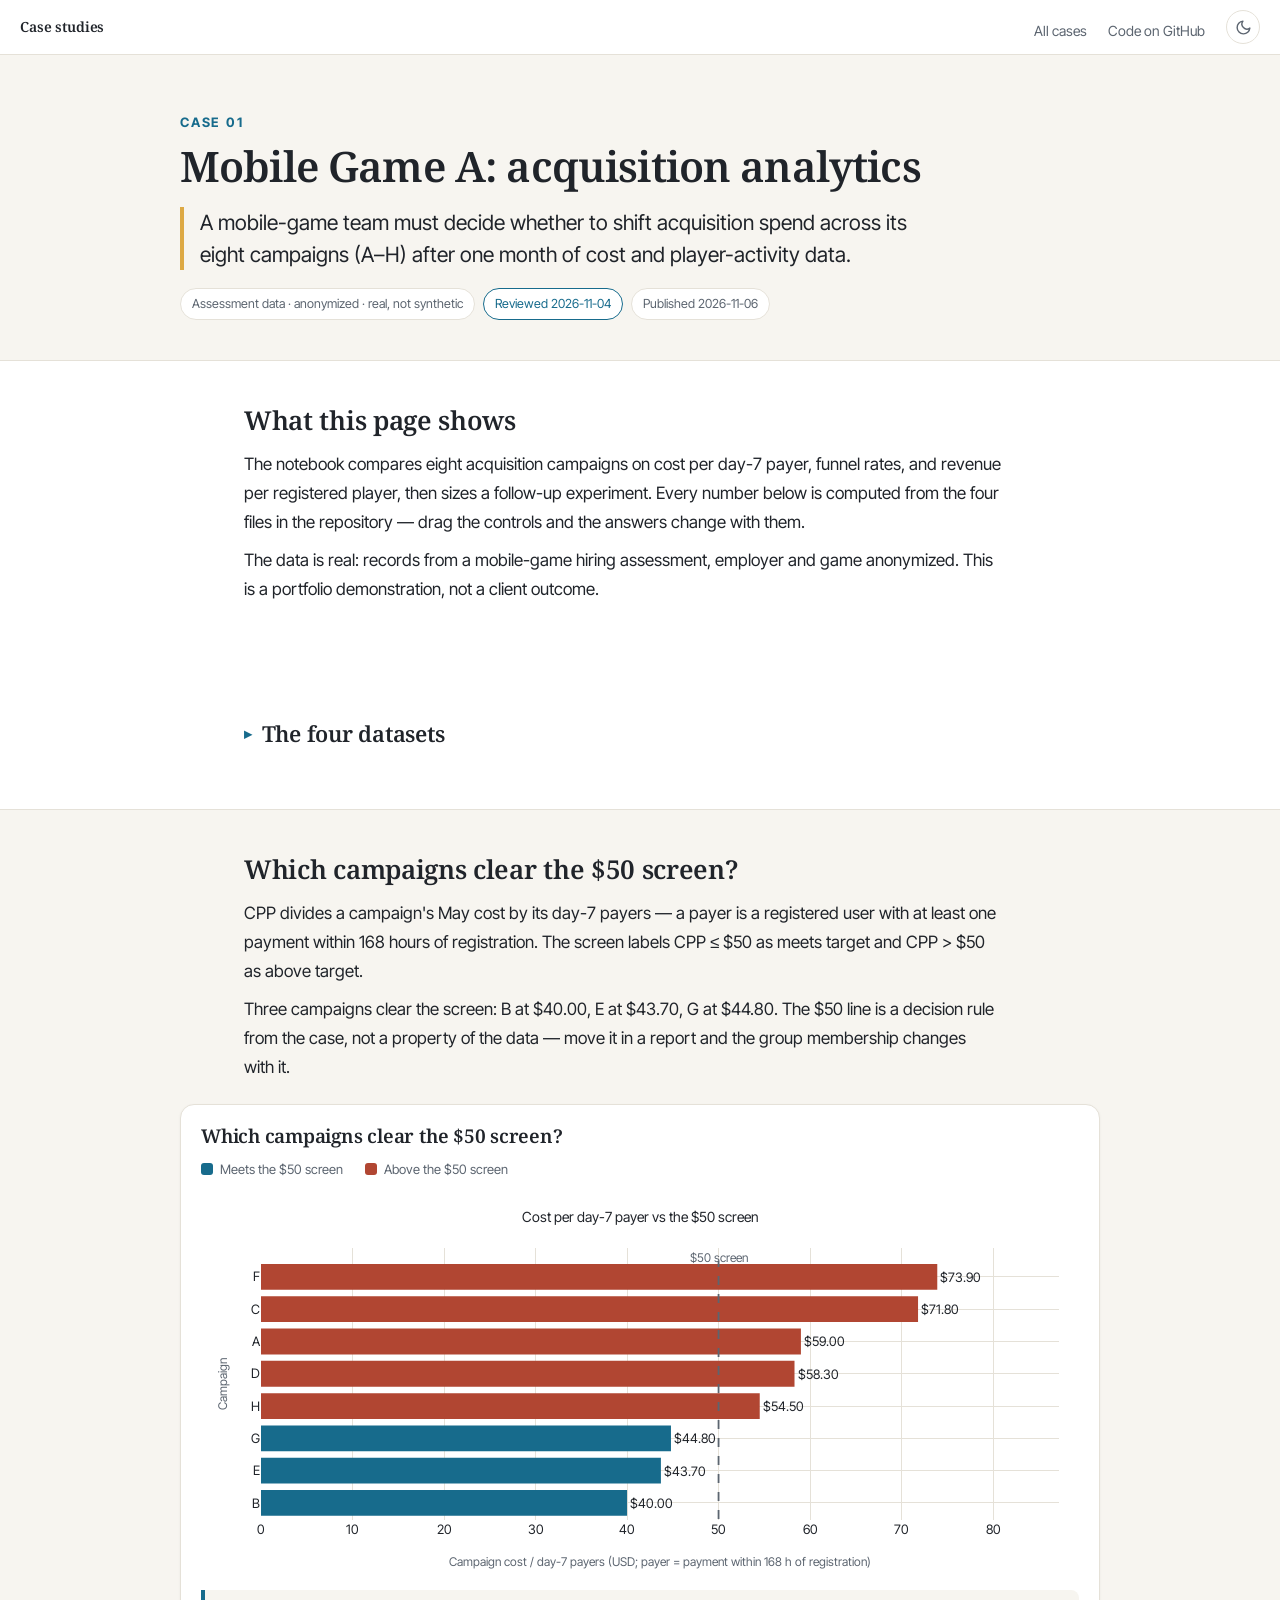
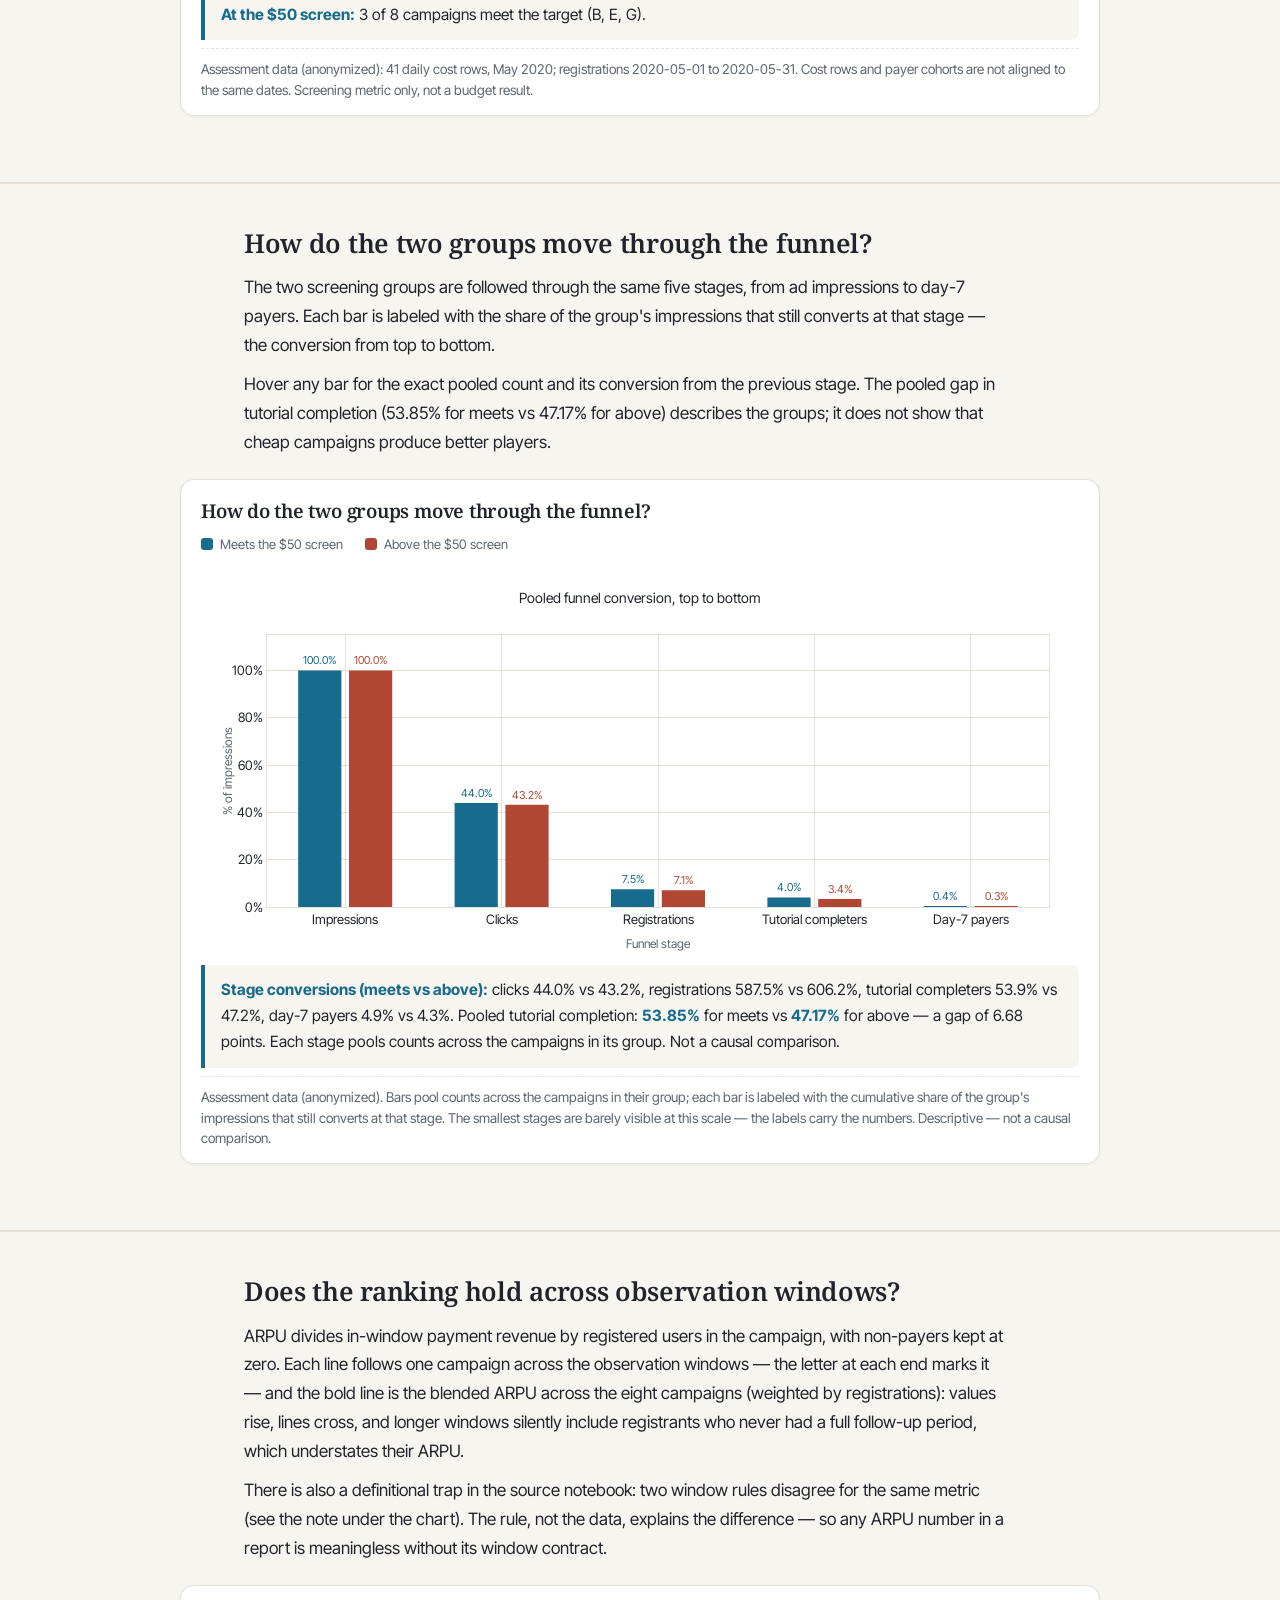
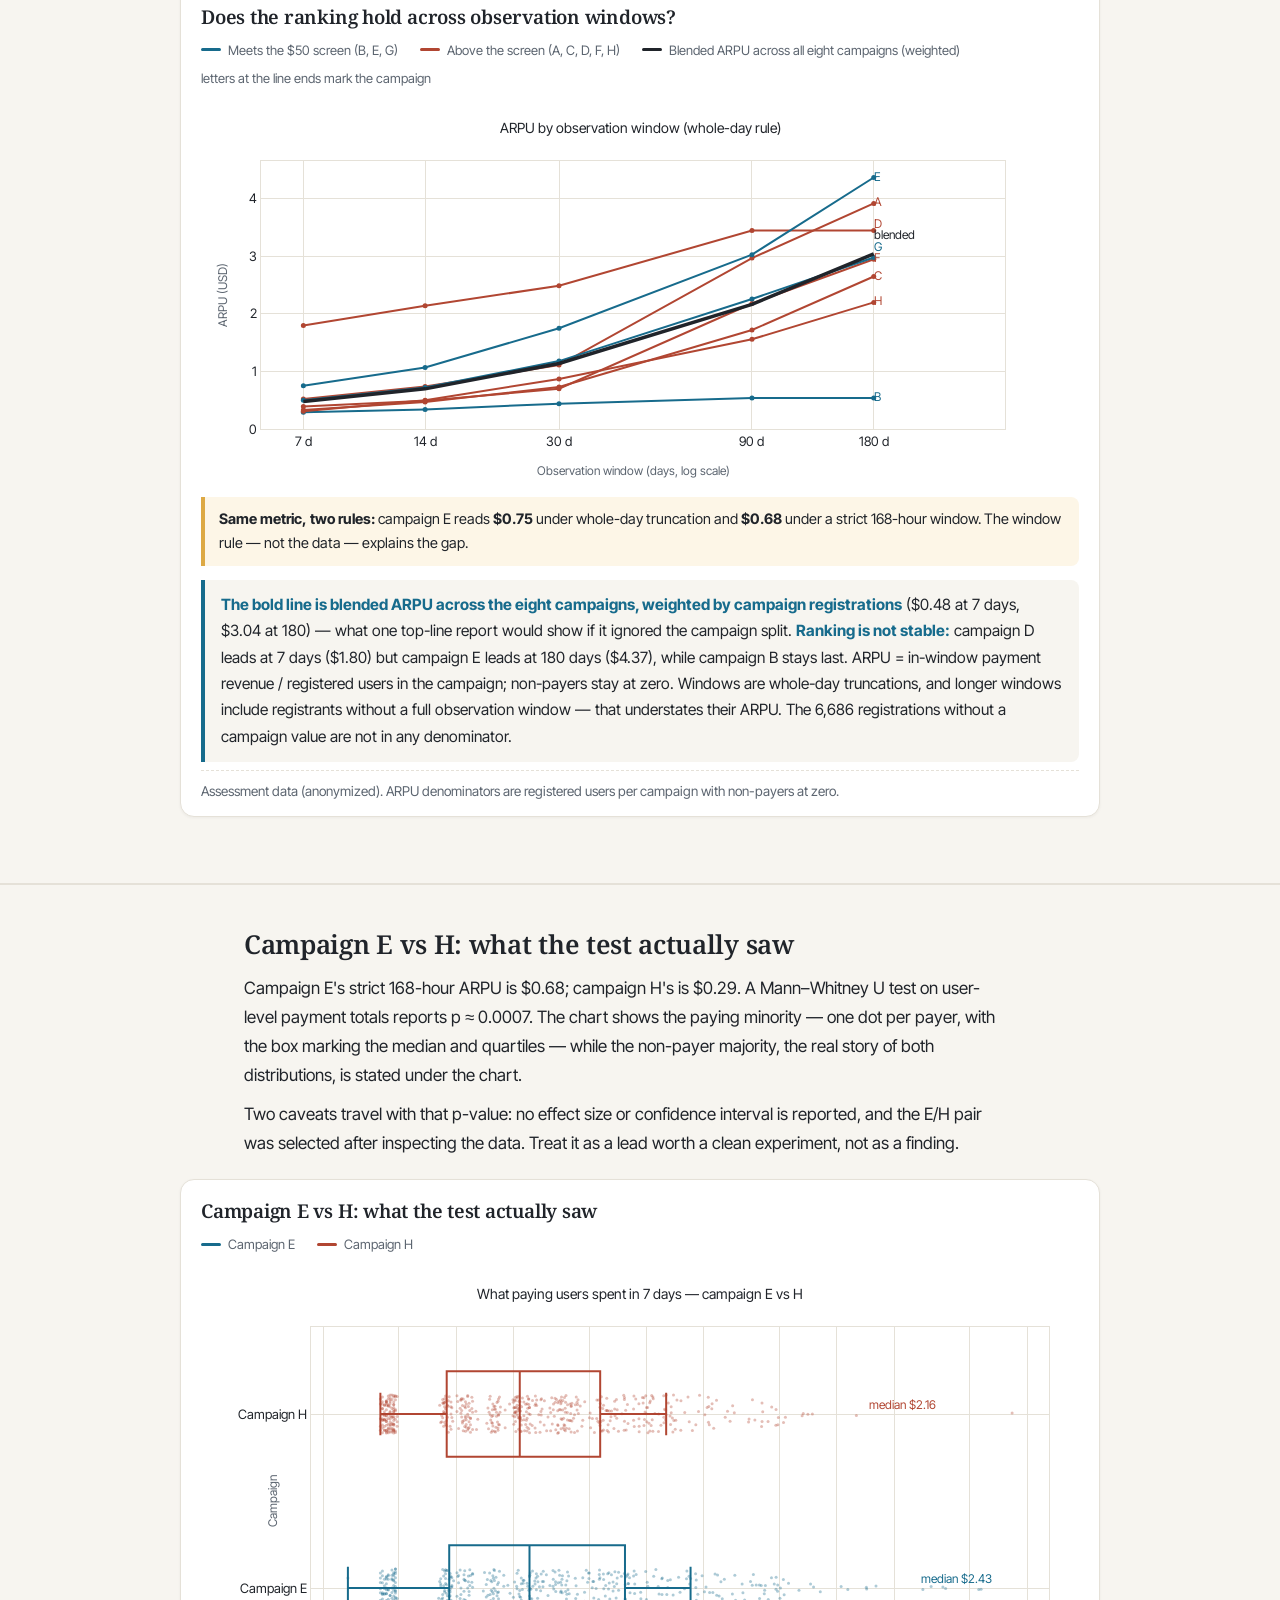
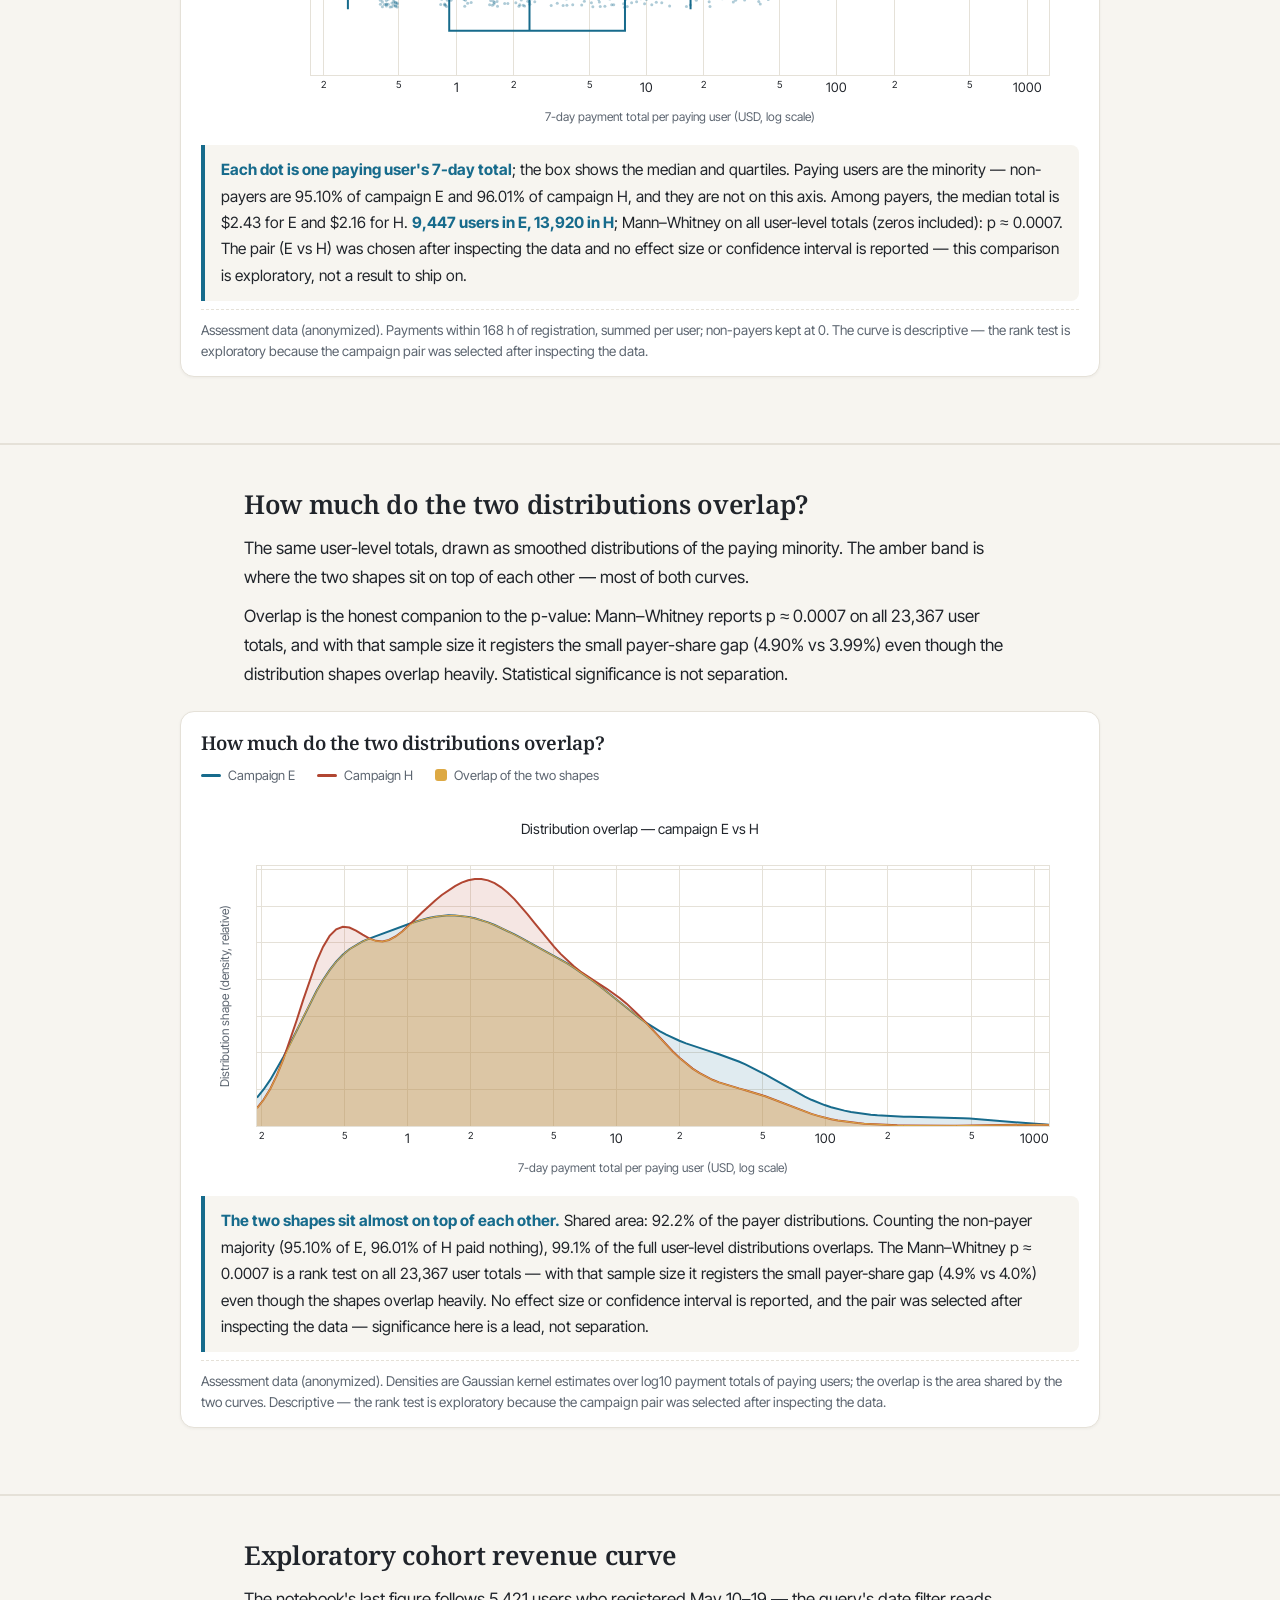
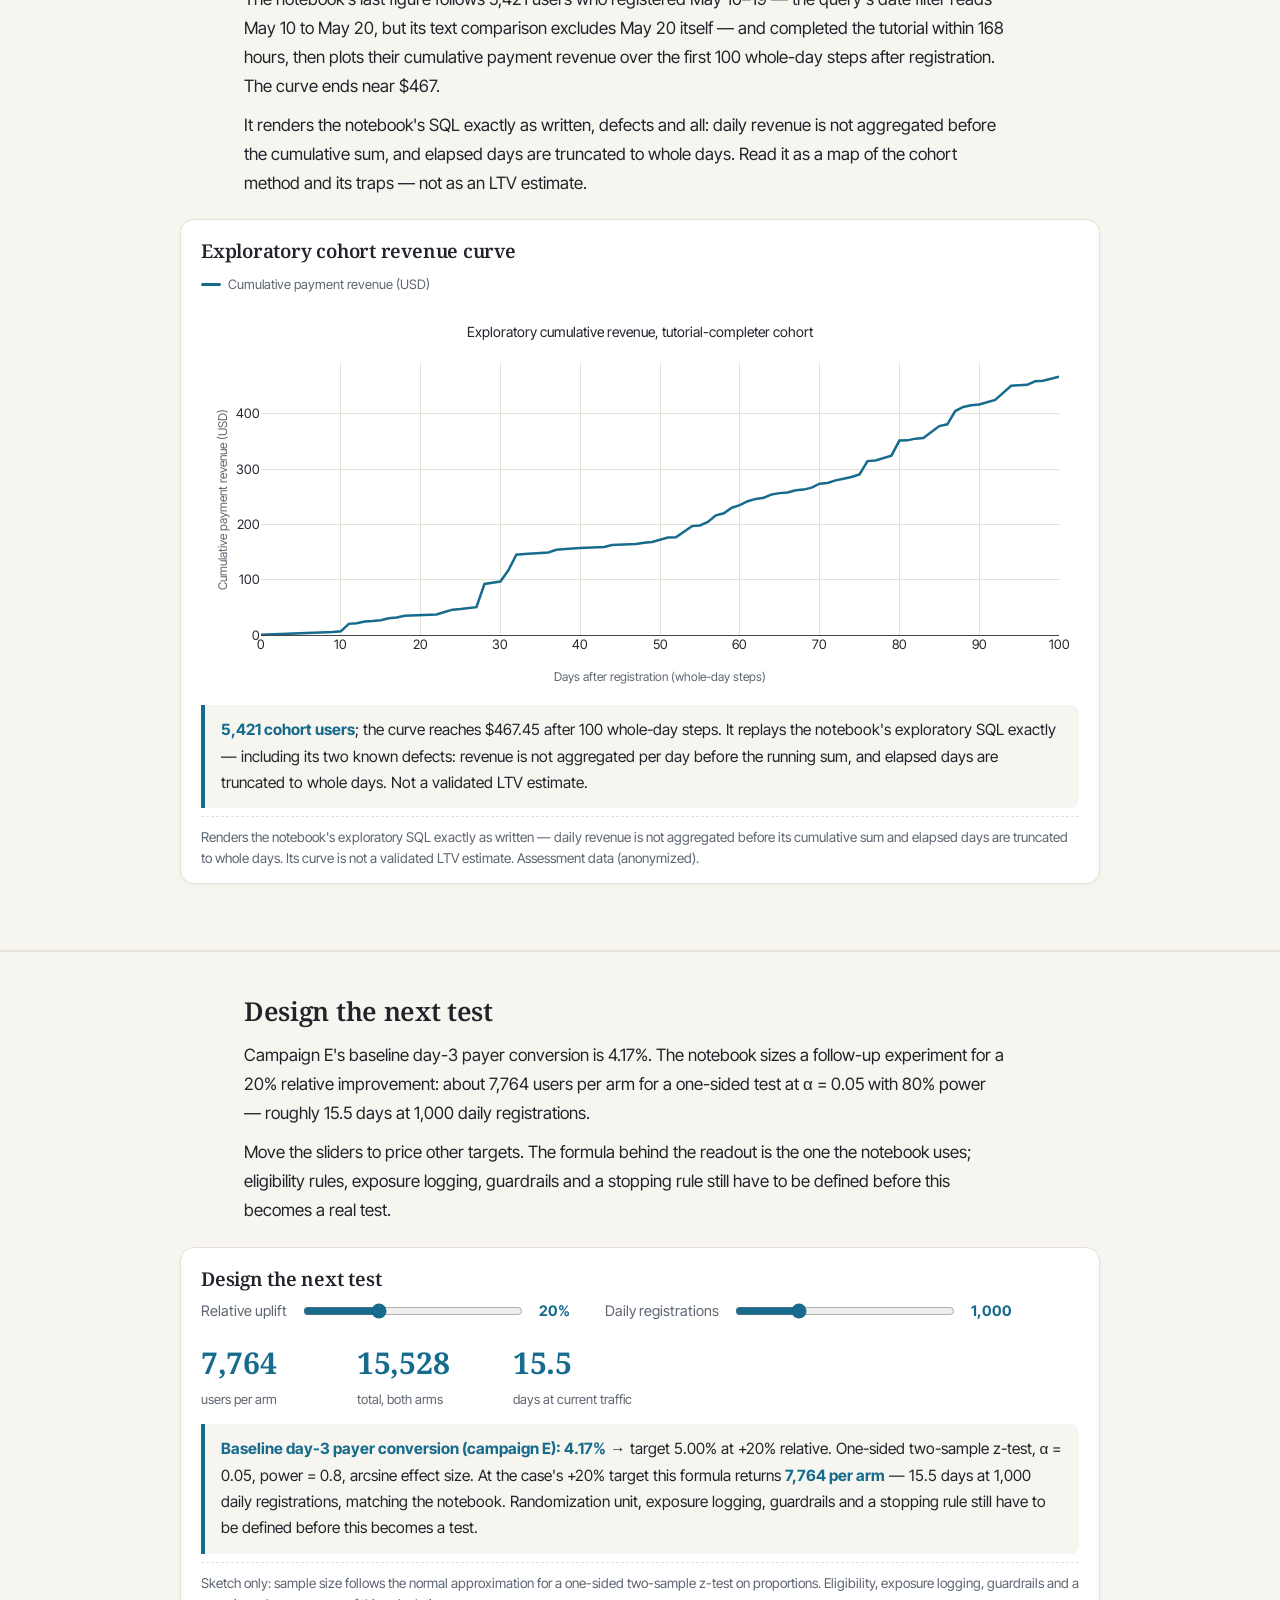
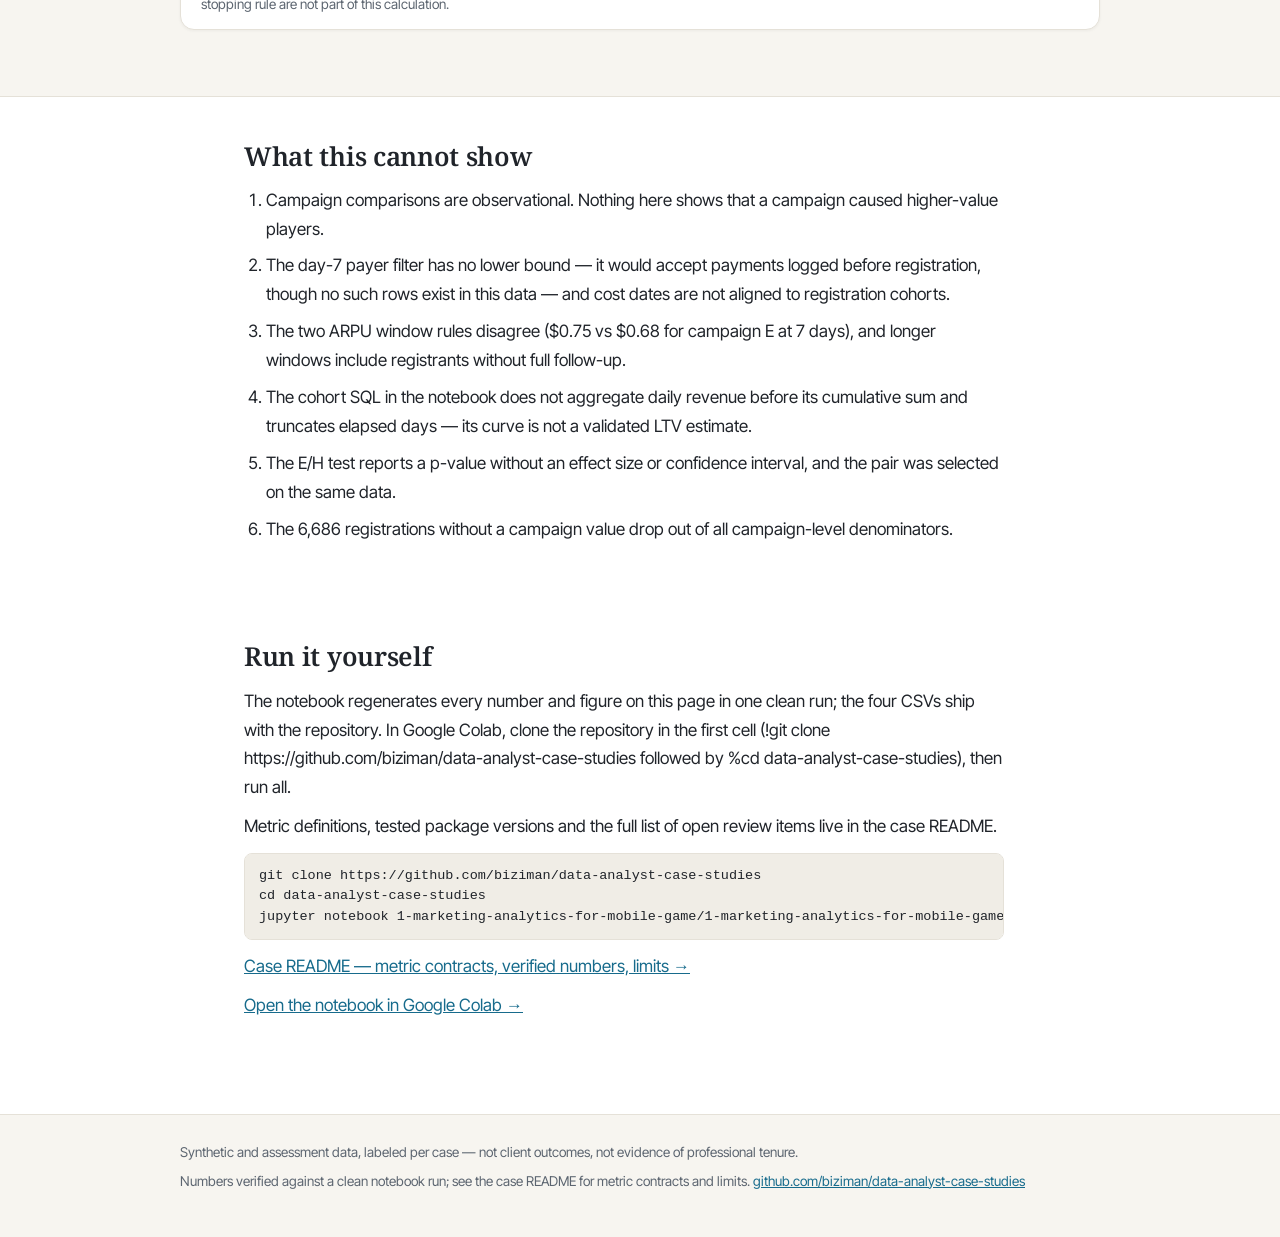
==== commit 93d91a66: "Funnel chart: grouped bars on a linear '% of impressions' axis (no log scale) - bars replace the con" ====
--- a/docs/cases/01-mobile-game-acquisition/index.html
+++ b/docs/cases/01-mobile-game-acquisition/index.html
@@ -58,7 +58,7 @@
       registrations 2020-05-01 to 2020-05-31. Cost rows and payer cohorts are not aligned
       to the same dates. Screening metric only, not a budget result.</div>
   </div></div></section>
-<section class="band alt"><div class="wrap"><div class="prose"><h2>How do the two groups move through the funnel?</h2><p>The two screening groups are followed through the same five stages, from ad impressions to day-7 payers. Each point is labeled with the share of the group&#x27;s impressions that still converts at that stage — the conversion from top to bottom.</p><p>Hover any point for the exact pooled count and its conversion from the previous stage. The pooled gap in tutorial completion (53.85% for meets vs 47.17% for above) describes the groups; it does not show that cheap campaigns produce better players.</p></div>
+<section class="band alt"><div class="wrap"><div class="prose"><h2>How do the two groups move through the funnel?</h2><p>The two screening groups are followed through the same five stages, from ad impressions to day-7 payers. Each bar is labeled with the share of the group&#x27;s impressions that still converts at that stage — the conversion from top to bottom.</p><p>Hover any bar for the exact pooled count and its conversion from the previous stage. The pooled gap in tutorial completion (53.85% for meets vs 47.17% for above) describes the groups; it does not show that cheap campaigns produce better players.</p></div>
   <div class="card">
     <h3>How do the two groups move through the funnel?</h3>
     <div class="key">
@@ -67,10 +67,10 @@
     </div>
     <div id="cpp-funnel" class="chart"></div>
     <div id="funnel-caption" class="live">Loading…</div>
-    <div class="caption">Assessment data (anonymized). Curves pool counts across the campaigns
-      in their group; each point is labeled with the cumulative share of the group's impressions
-      that still converts at that stage. The share axis is log-scaled so the small stages stay
-      visible. Descriptive — not a causal comparison.</div>
+    <div class="caption">Assessment data (anonymized). Bars pool counts across the campaigns
+      in their group; each bar is labeled with the cumulative share of the group's impressions
+      that still converts at that stage. The smallest stages are barely visible at this scale —
+      the labels carry the numbers. Descriptive — not a causal comparison.</div>
   </div></div></section>
 <section class="band alt"><div class="wrap"><div class="prose"><h2>Does the ranking hold across observation windows?</h2><p>ARPU divides in-window payment revenue by registered users in the campaign, with non-payers kept at zero. Each line follows one campaign across the observation windows — the letter at each end marks it — and the bold line is the blended ARPU across the eight campaigns (weighted by registrations): values rise, lines cross, and longer windows silently include registrants who never had a full follow-up period, which understates their ARPU.</p><p>There is also a definitional trap in the source notebook: two window rules disagree for the same metric (see the note under the chart). The rule, not the data, explains the difference — so any ARPU number in a report is meaningless without its window contract.</p></div>
   <div class="card">
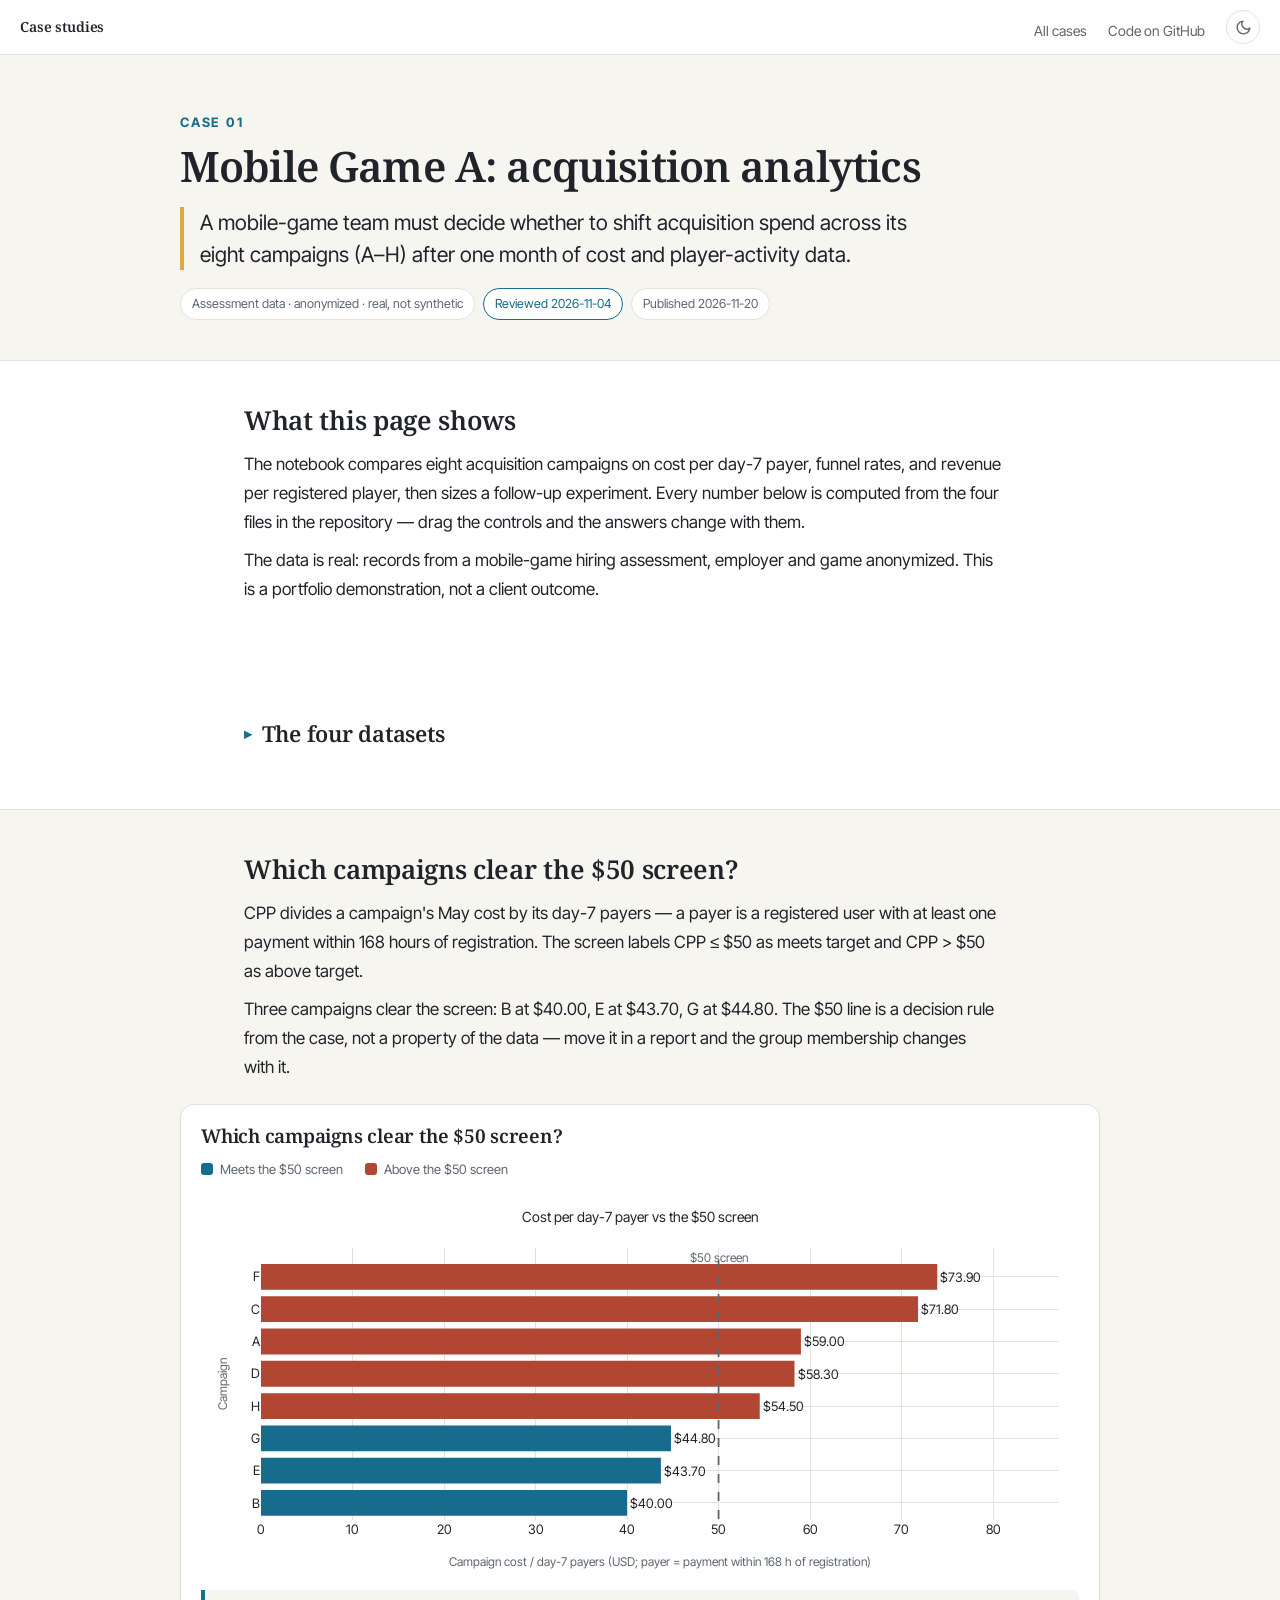
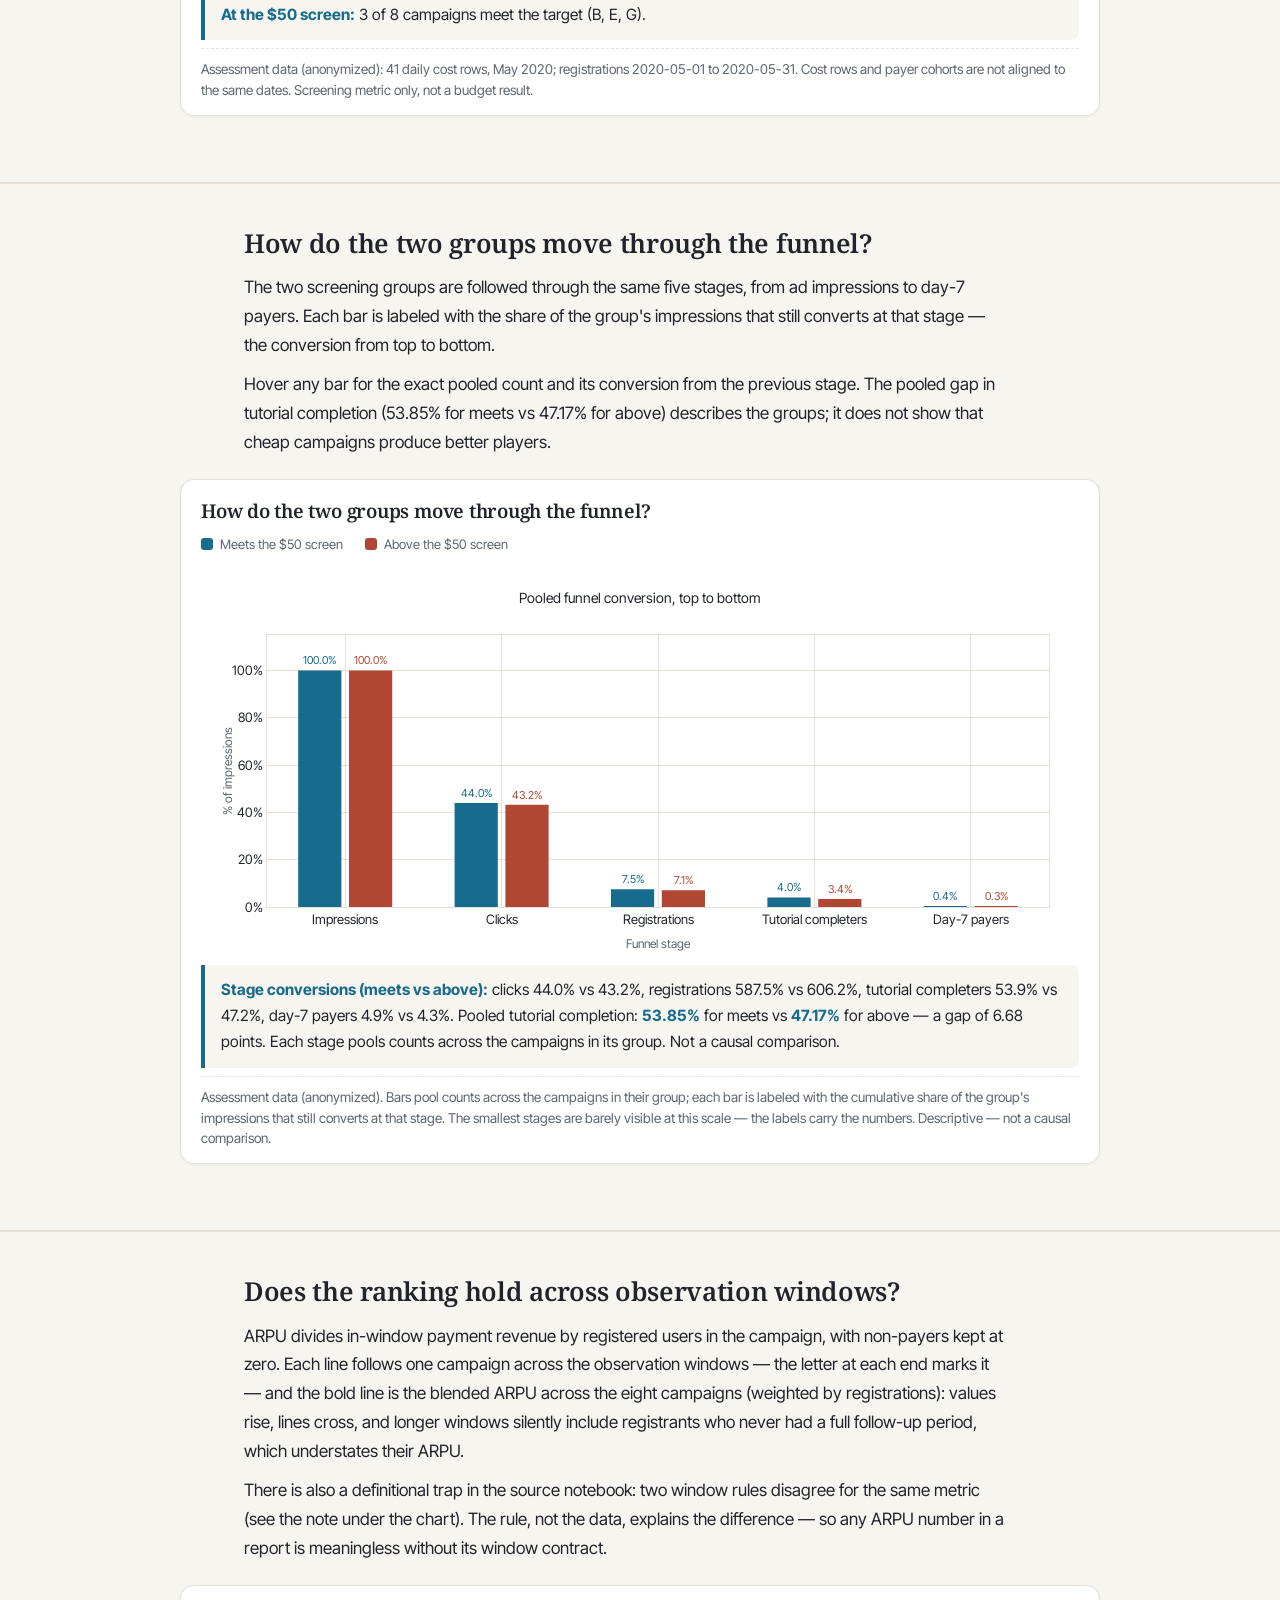
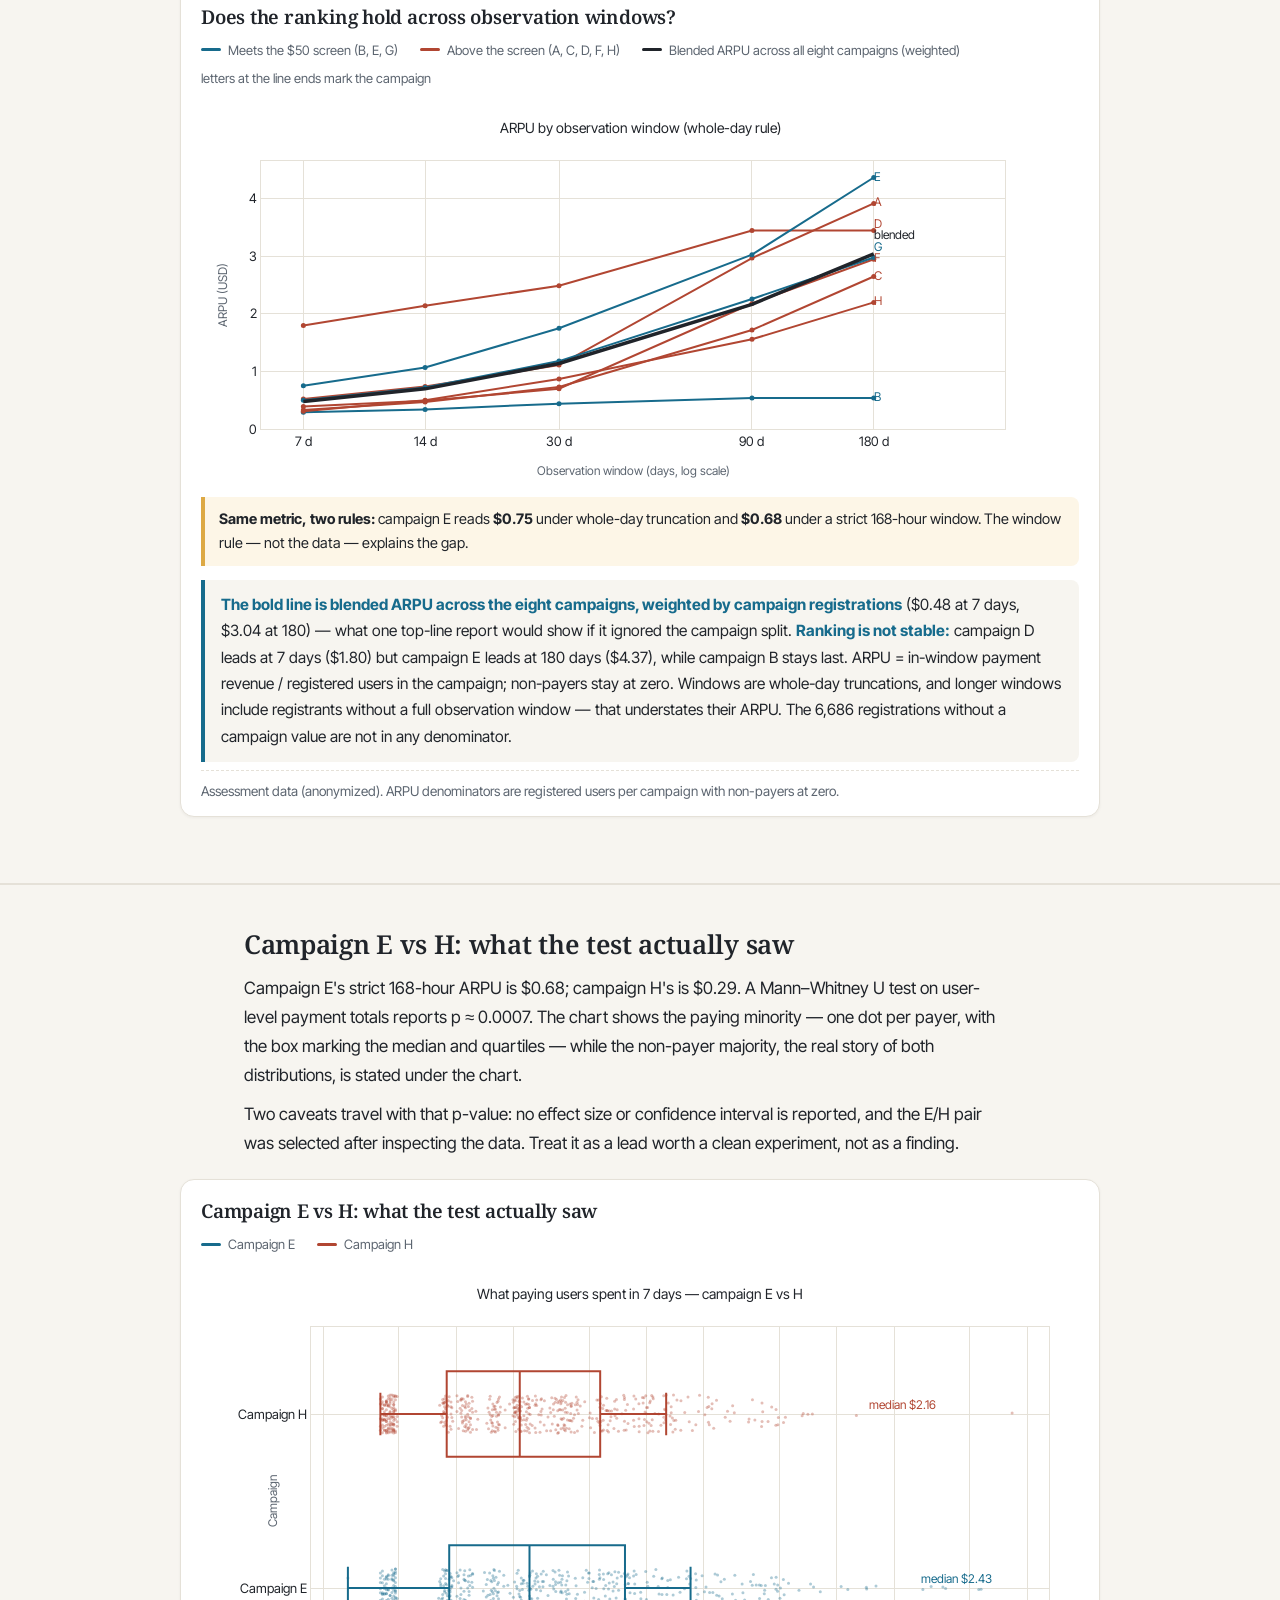
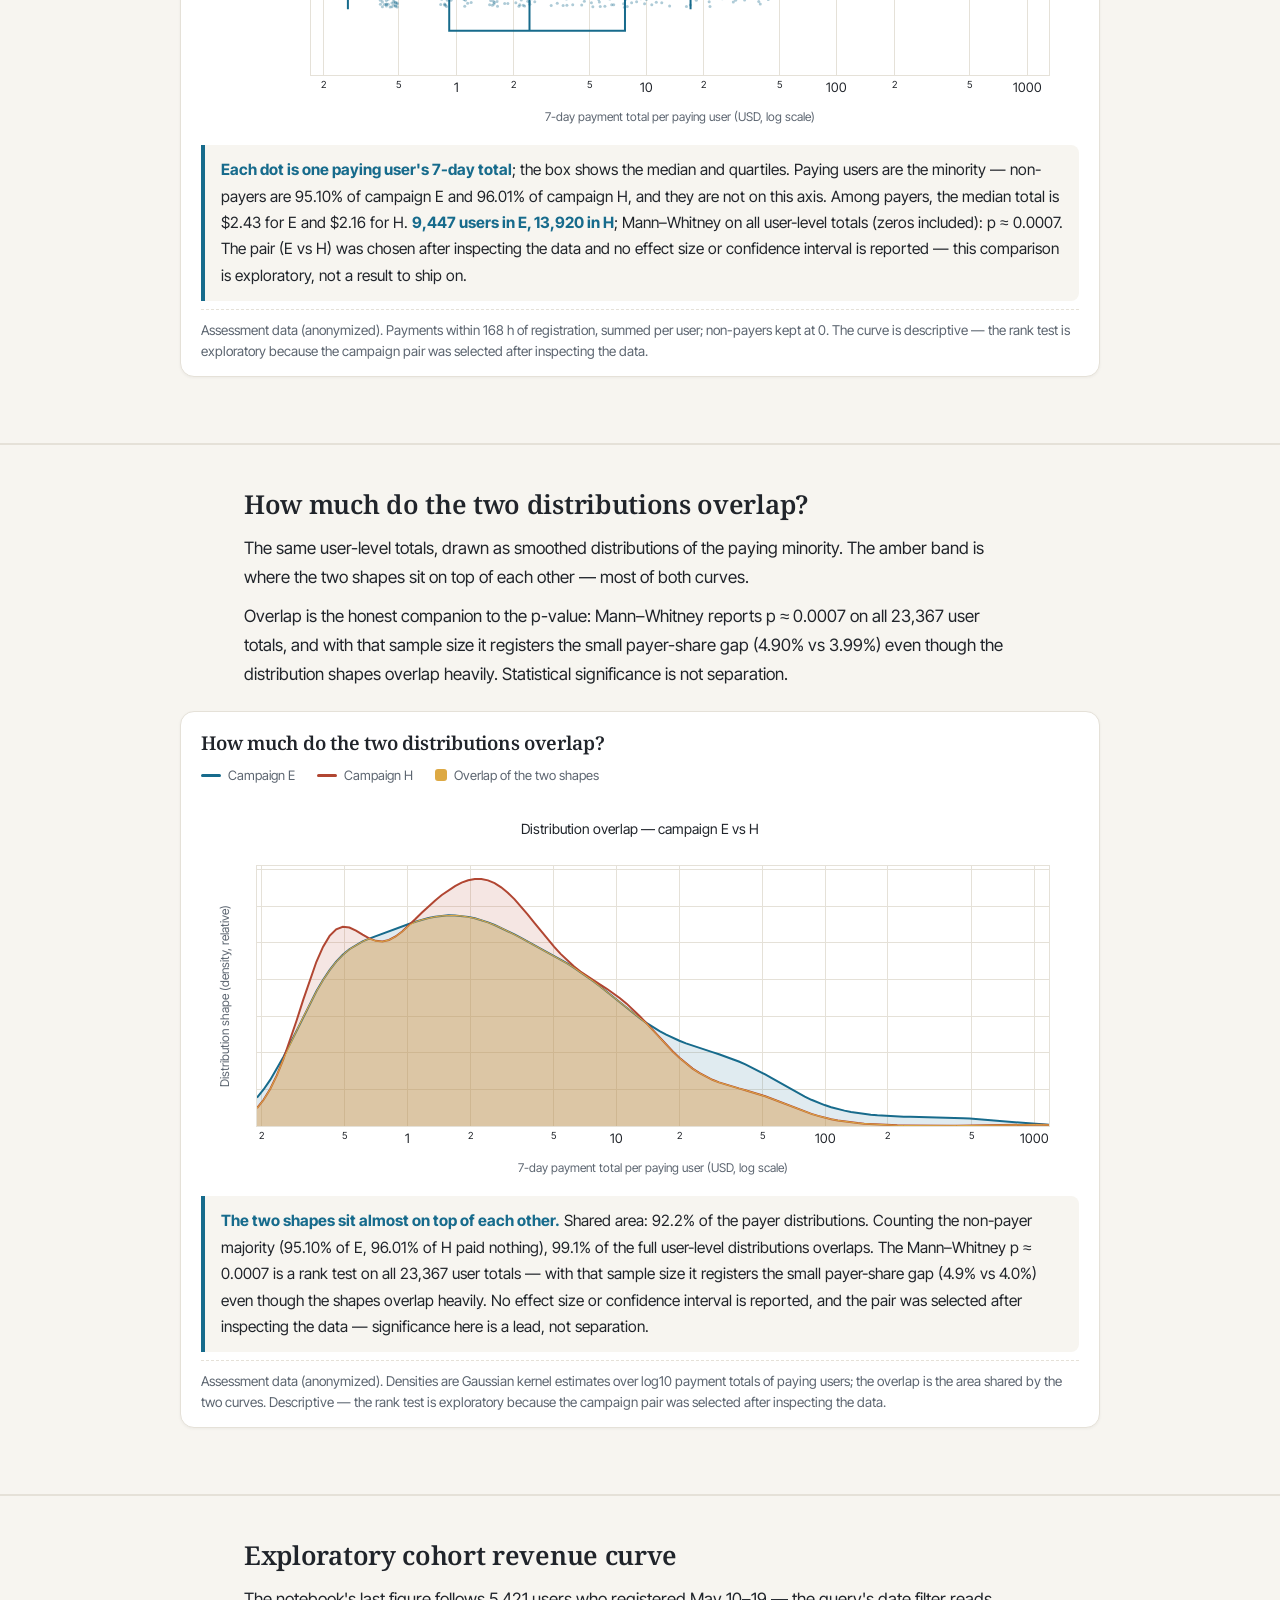
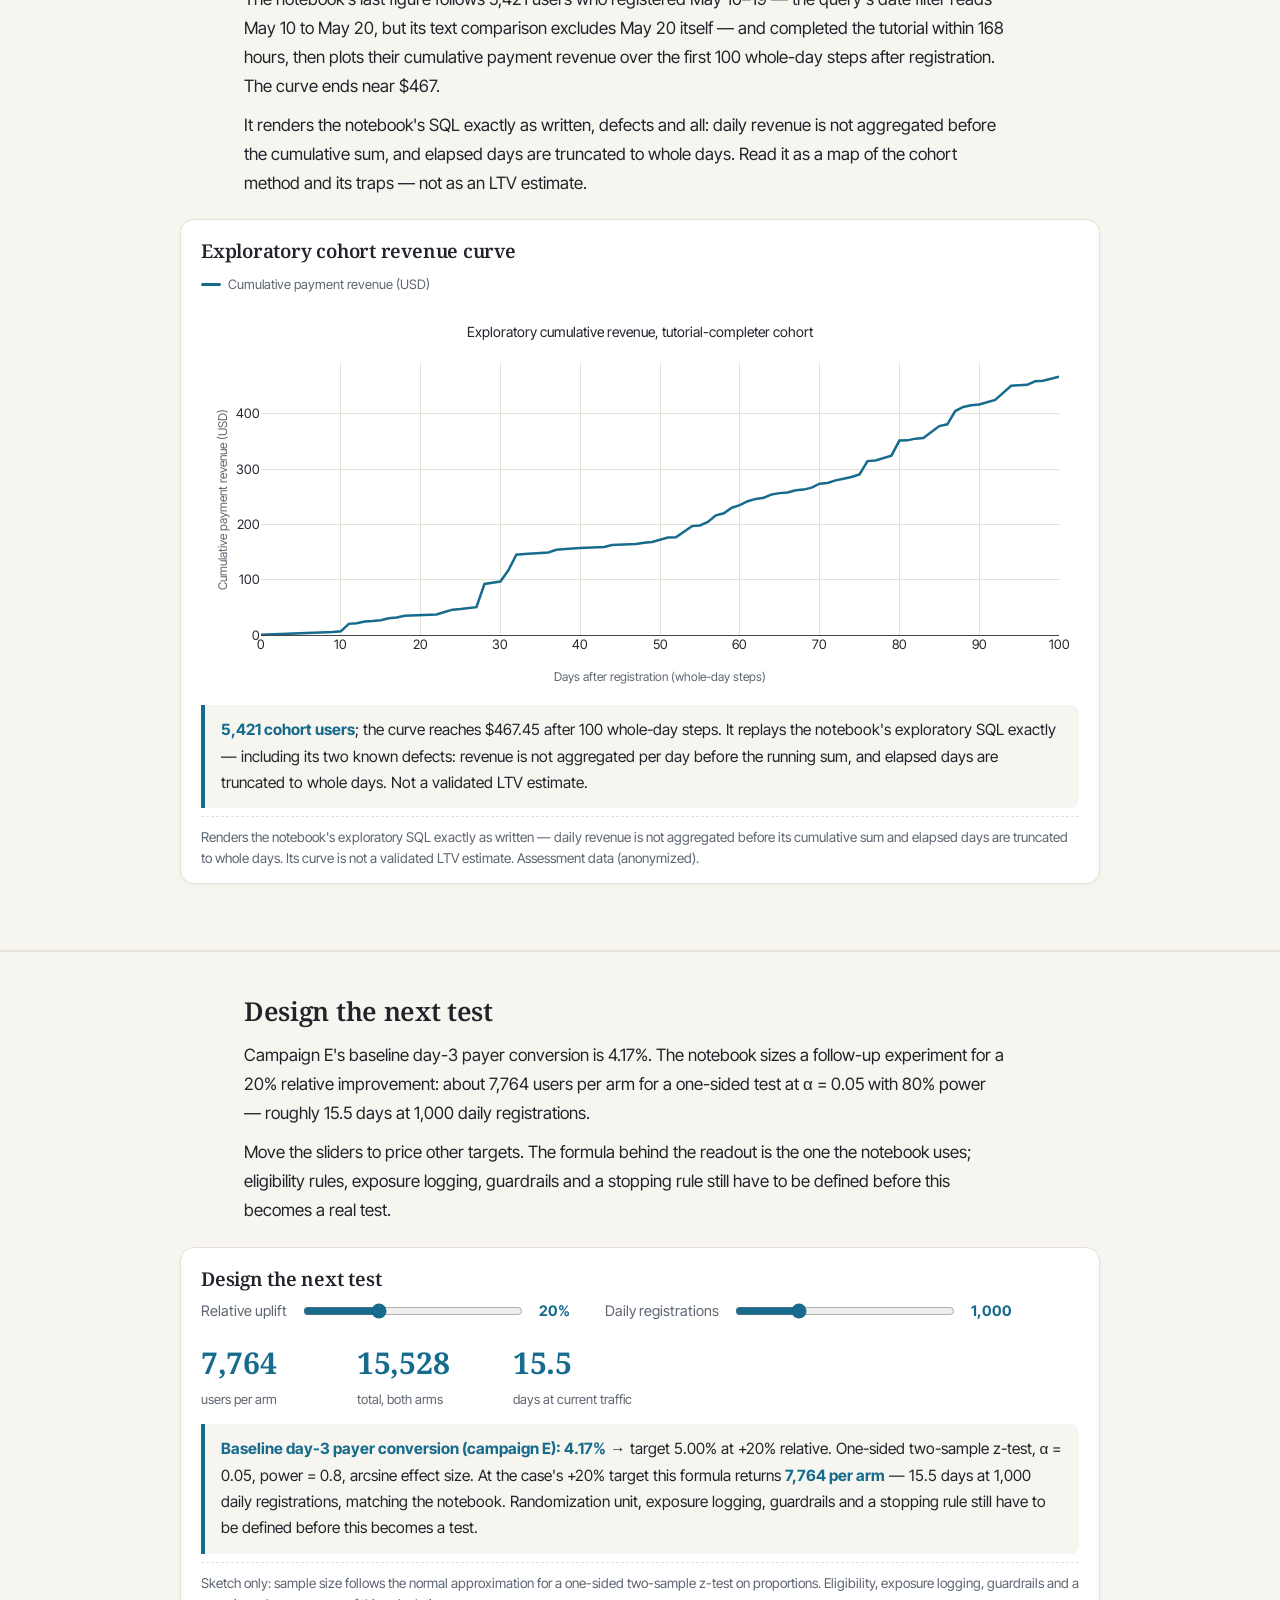
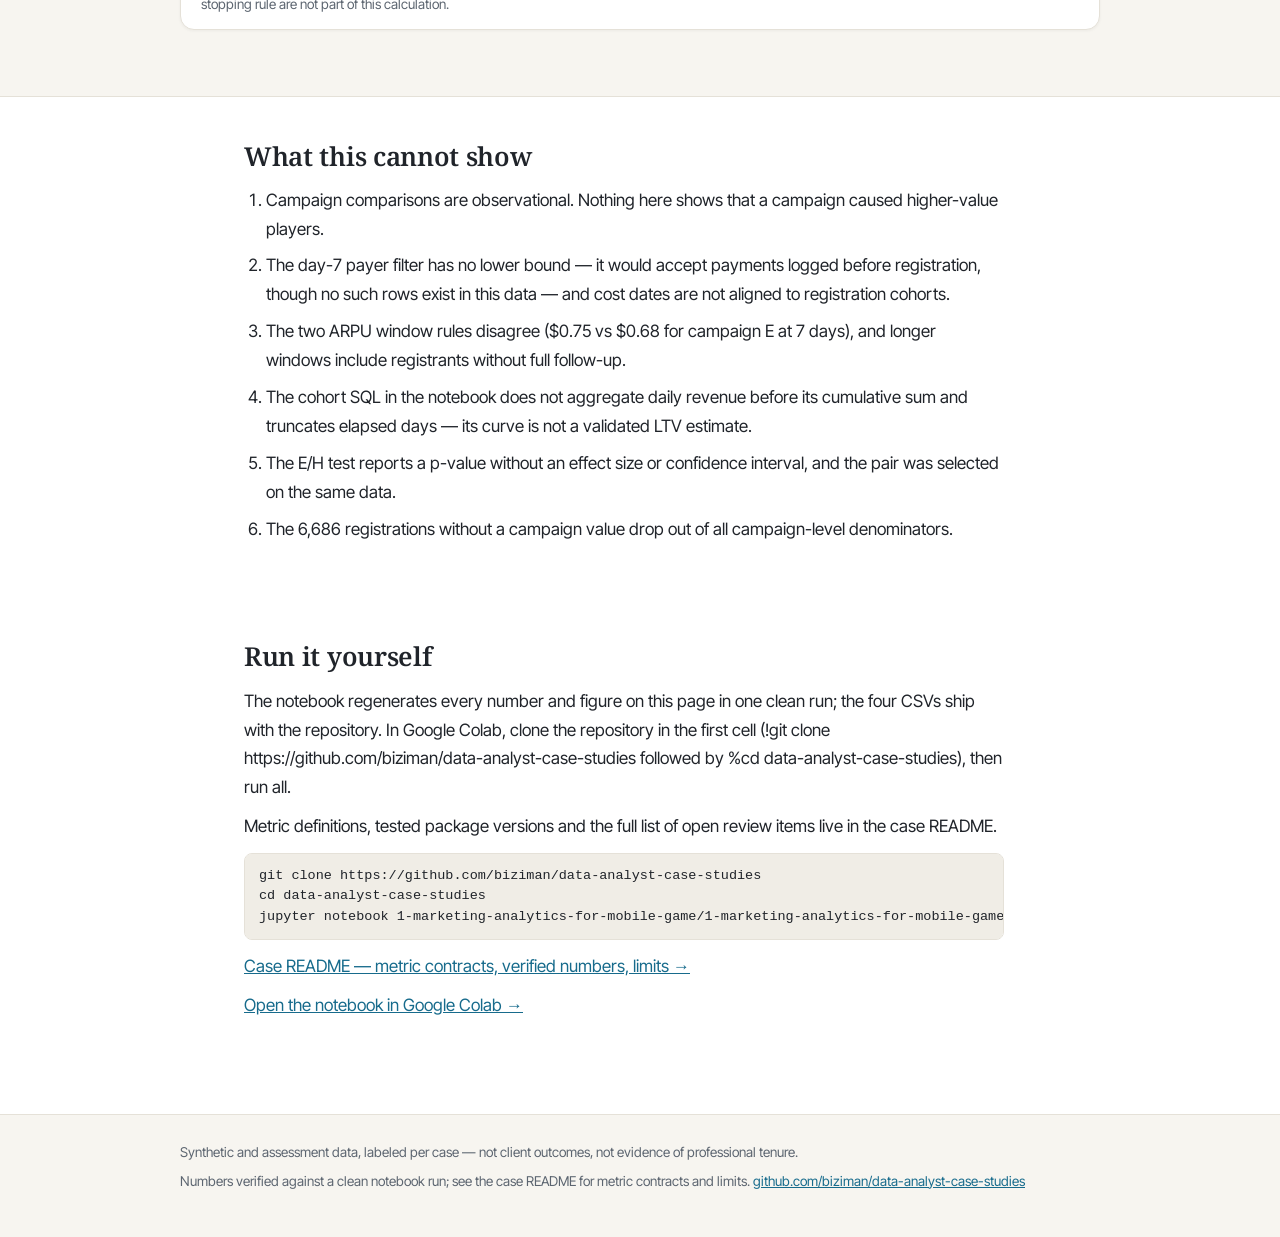
==== commit 0eef5030: "Re-plan the publishing calendar: Tue/Fri through January, post 1 on 11-20" ====
--- a/docs/cases/01-mobile-game-acquisition/index.html
+++ b/docs/cases/01-mobile-game-acquisition/index.html
@@ -40,7 +40,7 @@
       <div class="casenum">Case 01</div>
       <h1>Mobile Game A: acquisition analytics</h1>
       <div class="decision">A mobile-game team must decide whether to shift acquisition spend across its eight campaigns (A–H) after one month of cost and player-activity data.</div>
-      <div class="badges"><span class="badge">Assessment data · anonymized · real, not synthetic</span><span class="badge reviewed">Reviewed 2026-11-04</span><span class="badge">Published 2026-11-06</span></div>
+      <div class="badges"><span class="badge">Assessment data · anonymized · real, not synthetic</span><span class="badge reviewed">Reviewed 2026-11-04</span><span class="badge">Published 2026-11-20</span></div>
     </div>
   </div>
 <section class="band"><div class="wrap"><div class="prose"><h2>What this page shows</h2><p>The notebook compares eight acquisition campaigns on cost per day-7 payer, funnel rates, and revenue per registered player, then sizes a follow-up experiment. Every number below is computed from the four files in the repository — drag the controls and the answers change with them.</p><p>The data is real: records from a mobile-game hiring assessment, employer and game anonymized. This is a portfolio demonstration, not a client outcome.</p></div></div></section>
